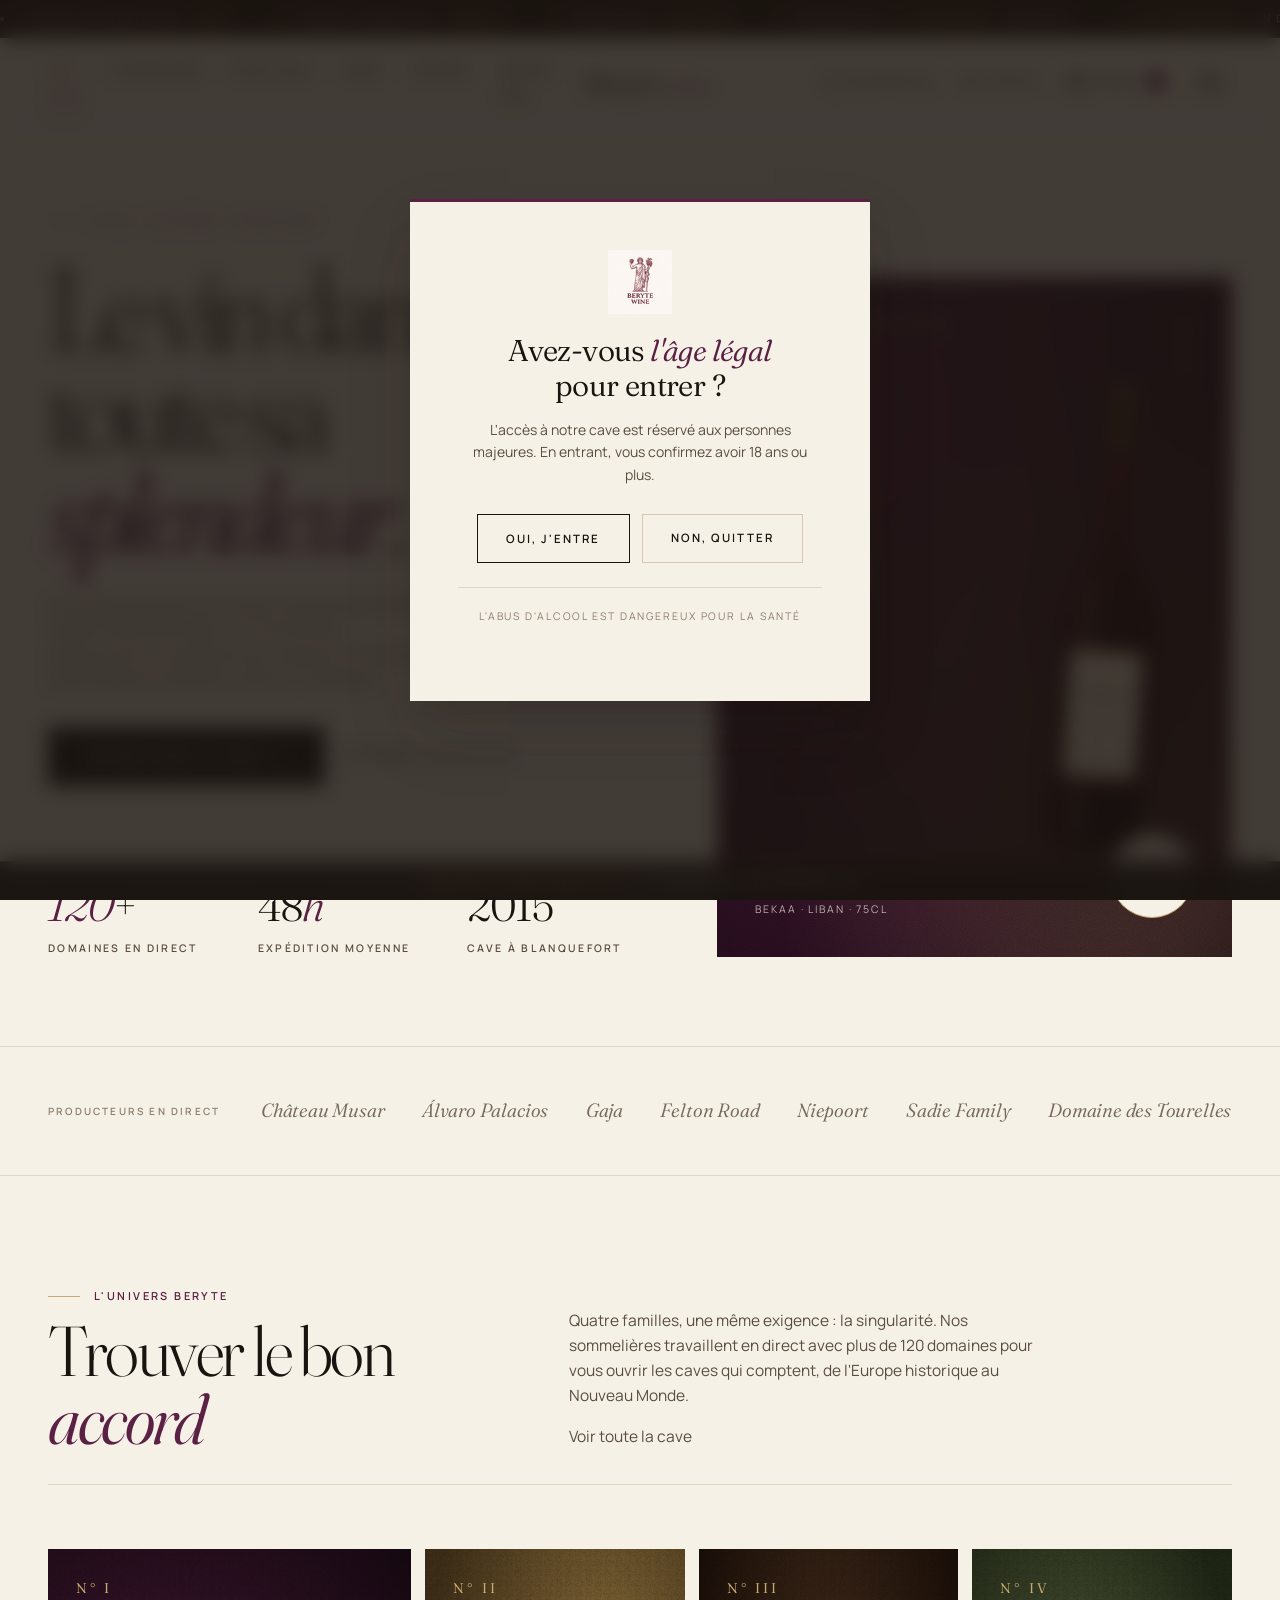
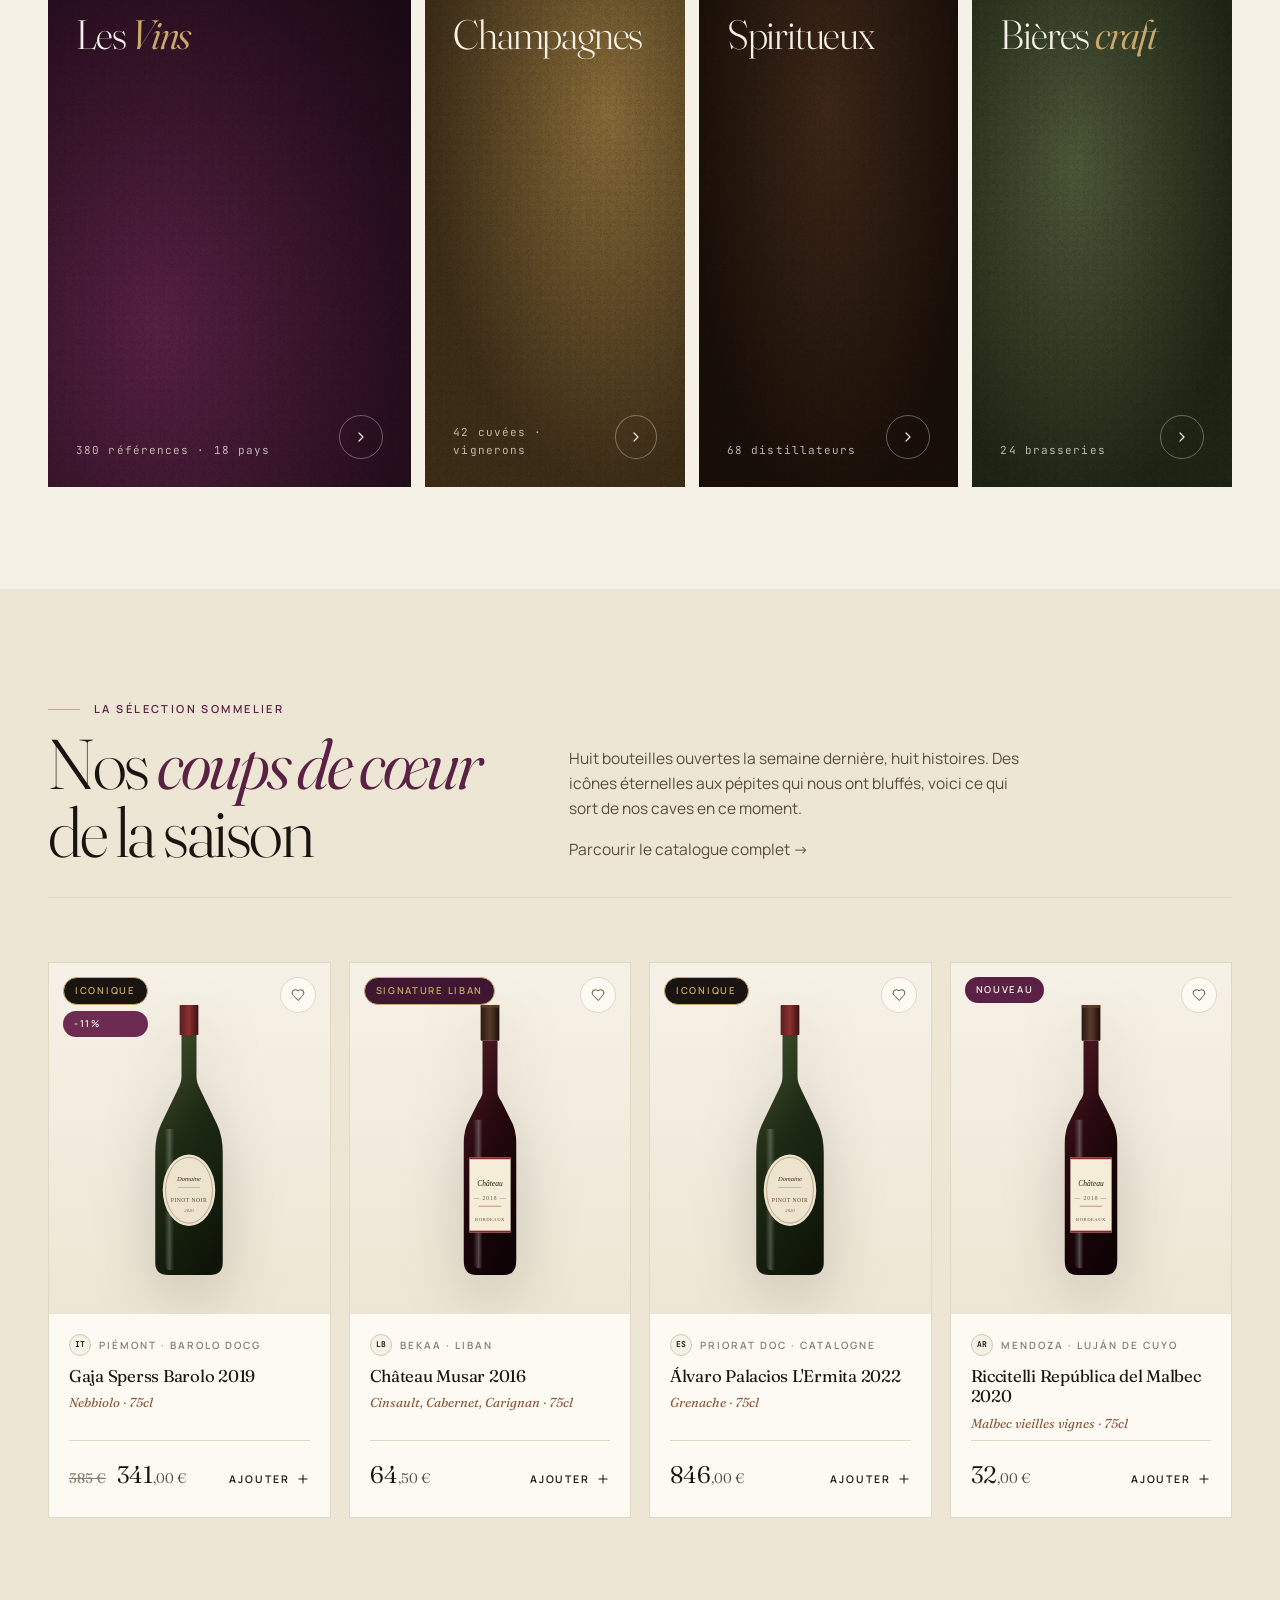
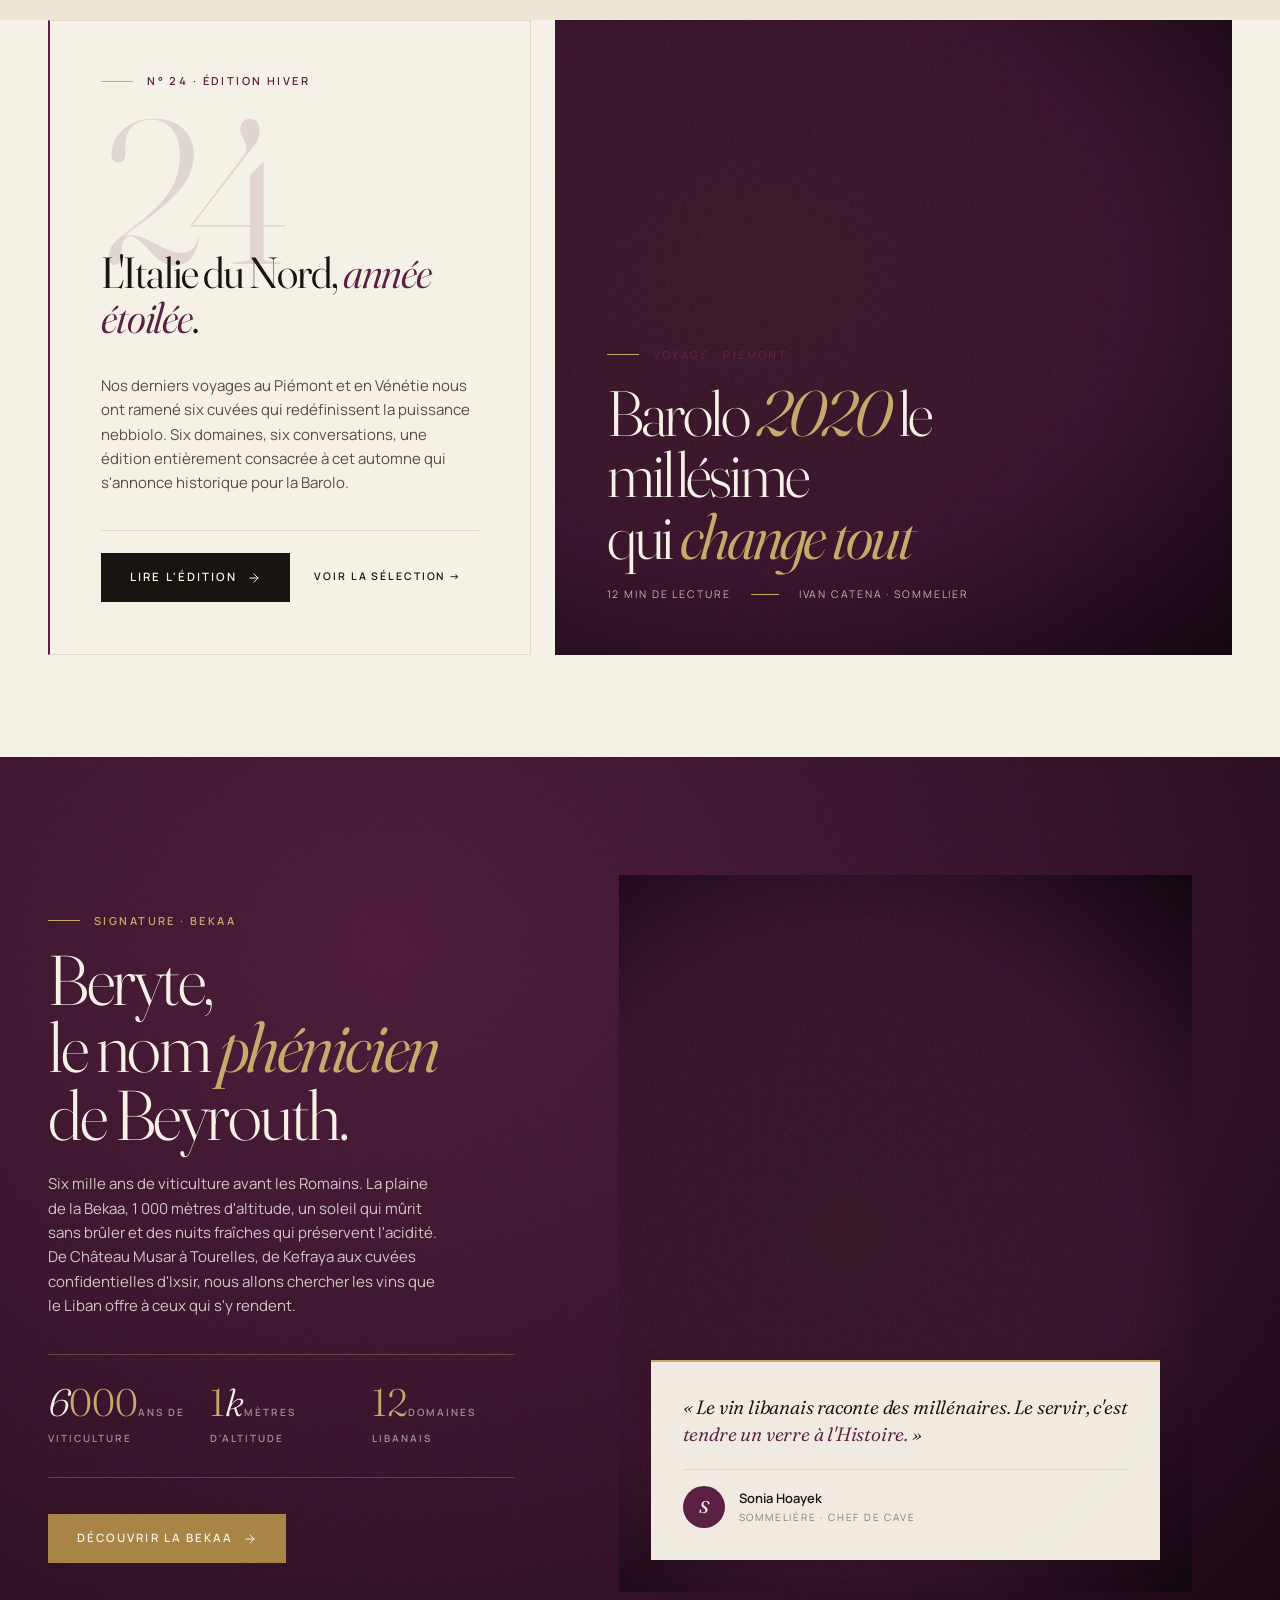
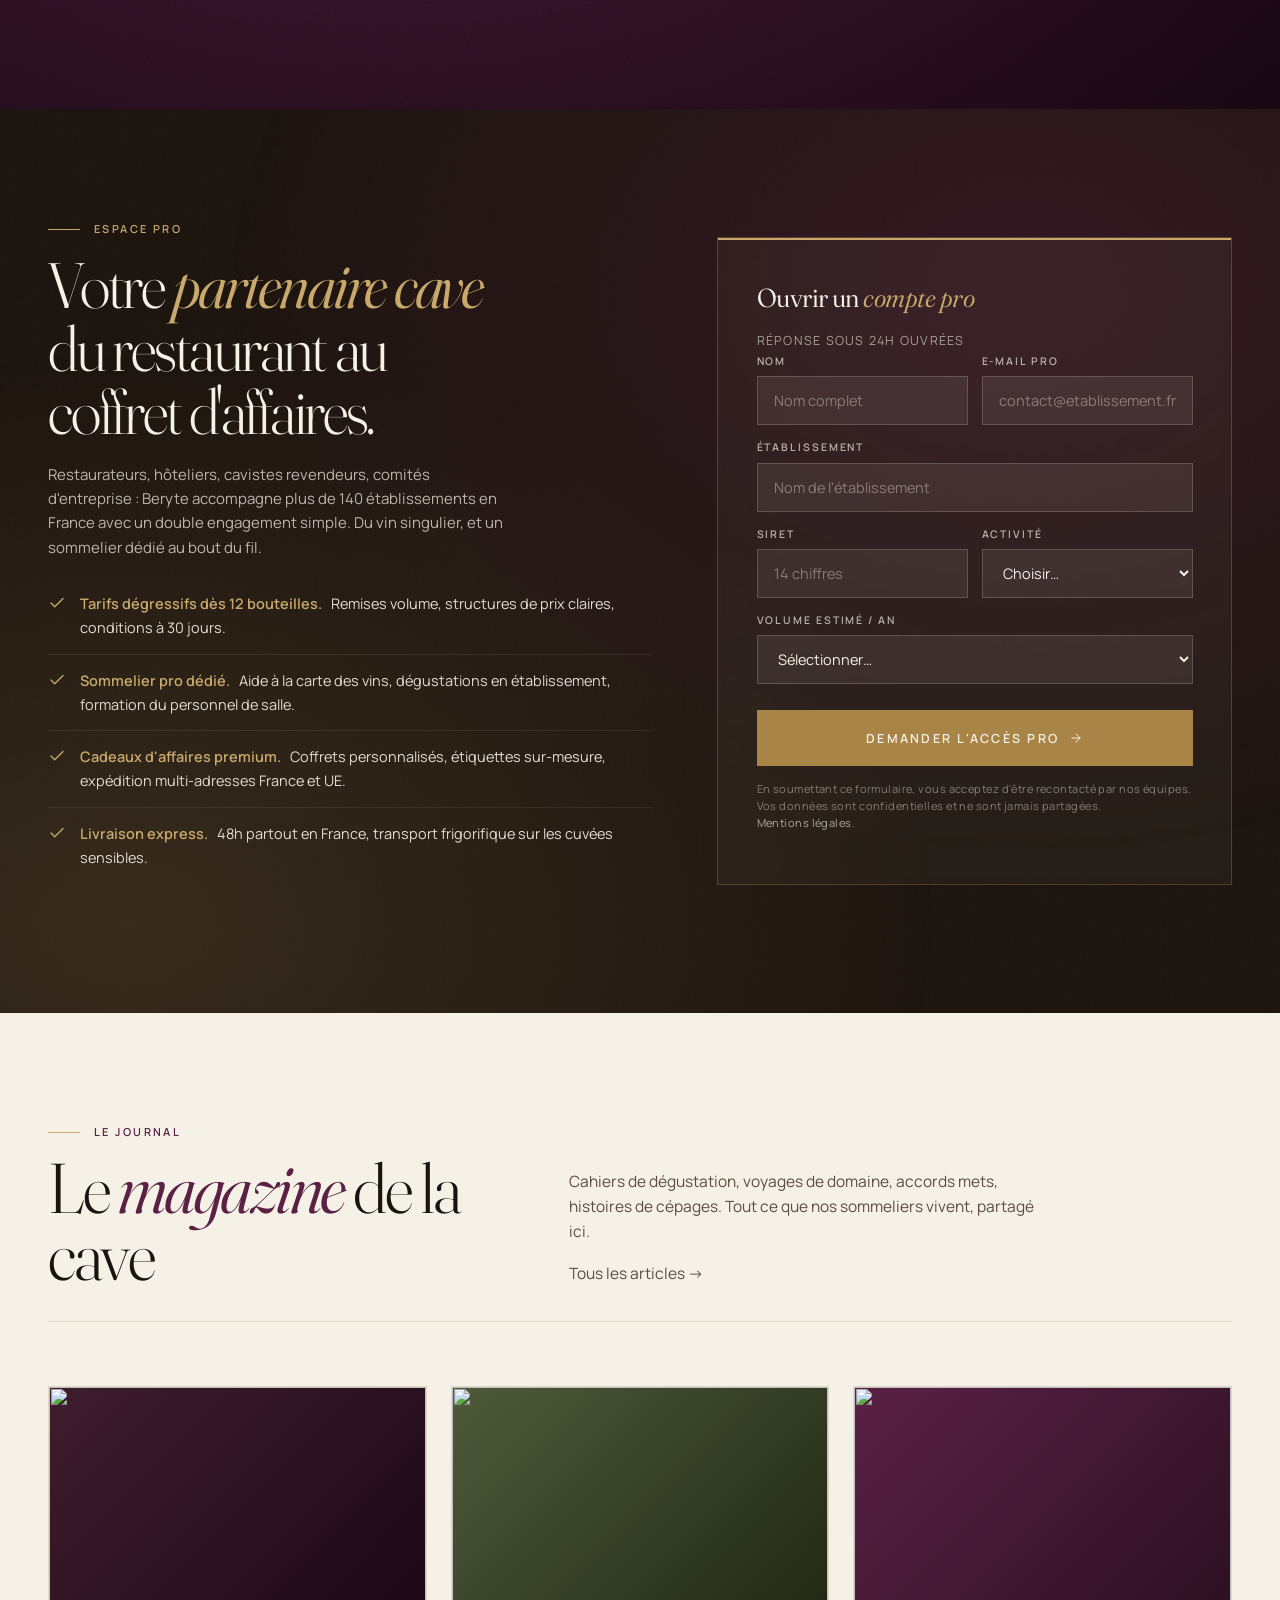
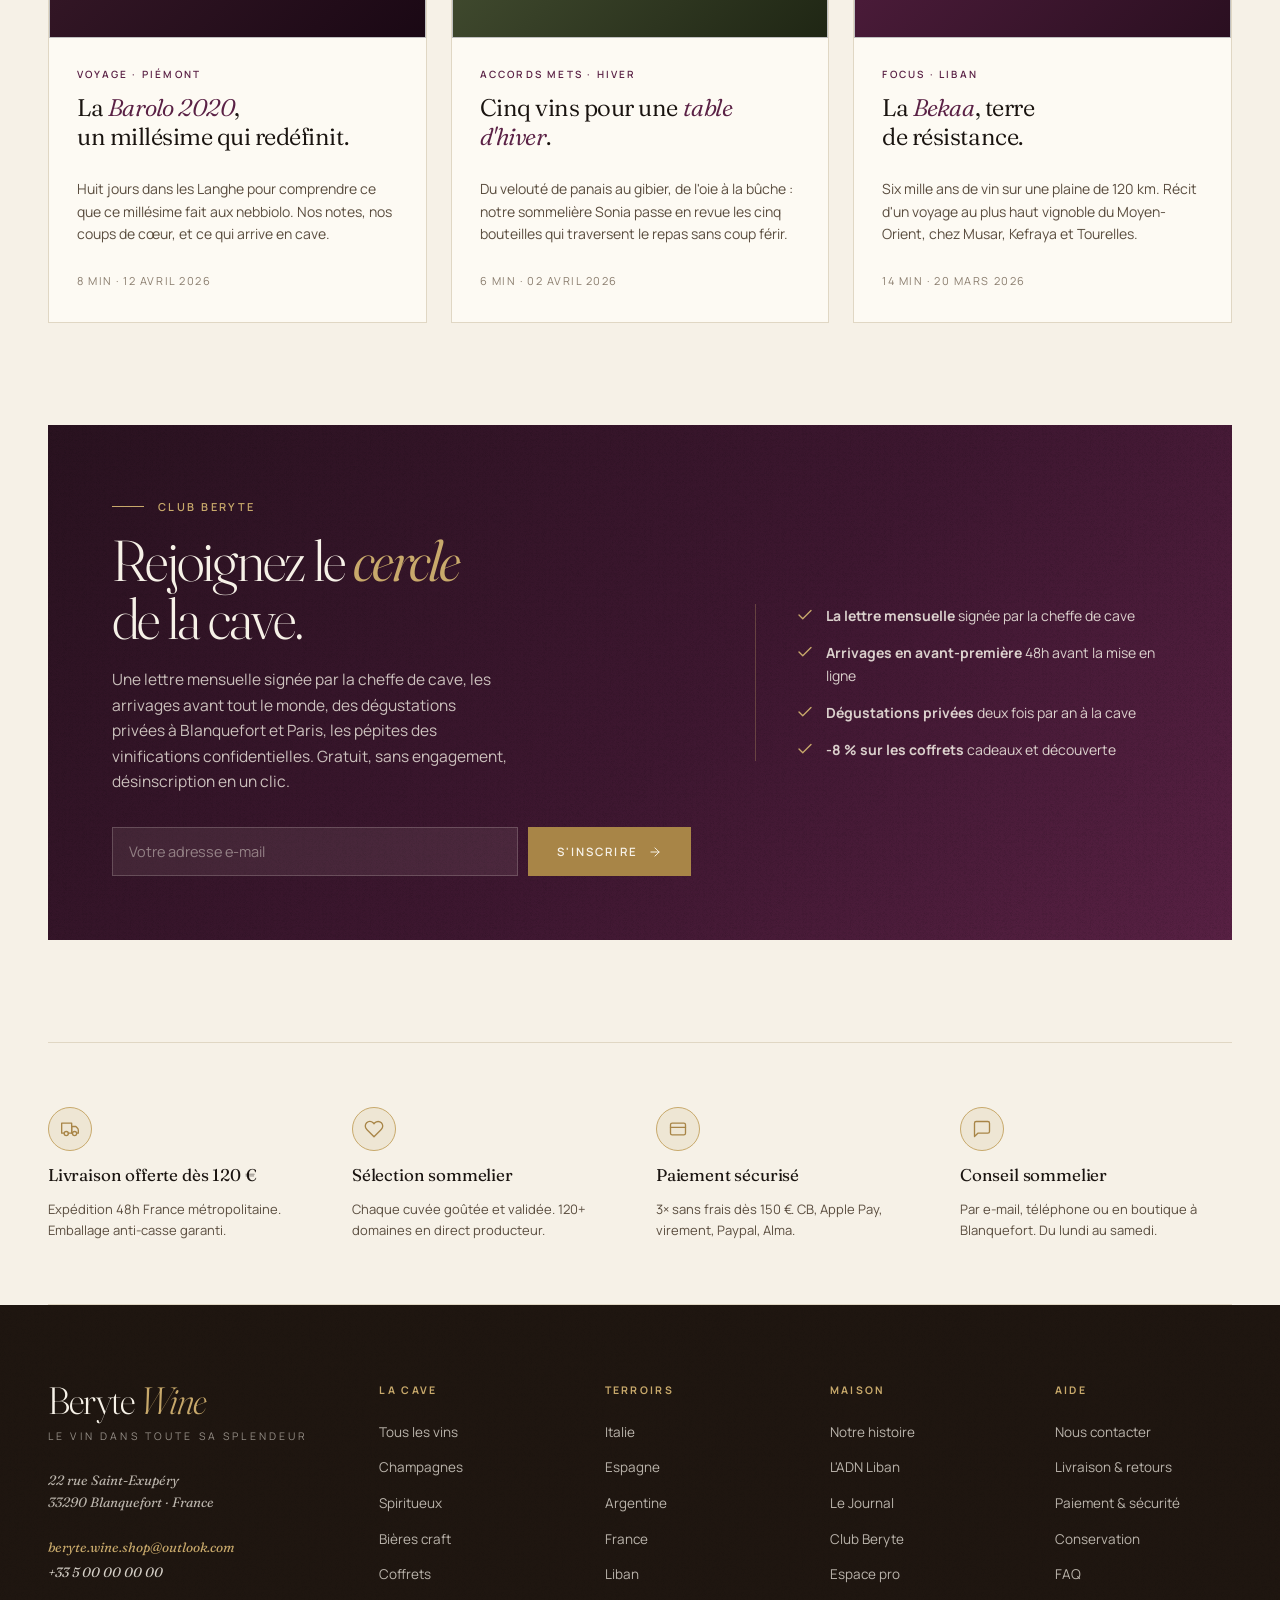
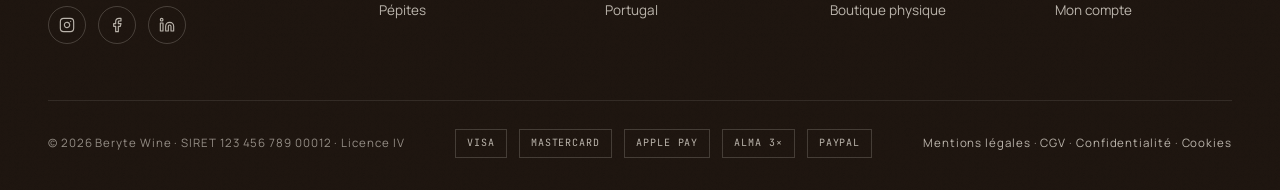
==== index.html @ 3a68764f "Beryte Wine mockup · demo client Home + catalogue + fiche produit + page Liban + espace pro Design s" ====
<!DOCTYPE html>
<html lang="fr">
<head>
<meta charset="UTF-8">
<meta name="viewport" content="width=device-width, initial-scale=1, viewport-fit=cover">
<meta name="theme-color" content="#1A1410">
<meta name="description" content="Beryte Wine · Caviste indépendant à Blanquefort. Vins, champagnes, spiritueux et bières sélectionnés de l'Italie à l'Argentine, du Priorat à la Bekaa libanaise.">
<title>Beryte Wine · Caviste indépendant · Vins d'exception, de Bordeaux à la Bekaa</title>
<link rel="stylesheet" href="shared.css">
<link rel="icon" type="image/png" href="assets/logo.png">
<style>
/* =====================================================
   HOME · styles spécifiques
   ===================================================== */

/* ========== HERO ========== */
.hero { padding: clamp(48px, 6vw, 96px) 0 clamp(56px, 7vw, 104px); position: relative; }
.hero-grid {
  display: grid;
  grid-template-columns: 1.08fr .92fr;
  gap: clamp(32px, 5vw, 72px);
  align-items: end;
}
.hero-copy .eyebrow { margin-bottom: 28px; }
.hero-copy h1 { margin-bottom: 32px; }
.hero-copy .lead { margin-bottom: 36px; max-width: 44ch; }
.hero-actions { display: flex; gap: 20px; align-items: center; flex-wrap: wrap; }
.hero-stats {
  margin-top: clamp(40px, 5vw, 72px);
  padding-top: 32px;
  border-top: 1px solid var(--c-border);
  display: grid;
  grid-template-columns: repeat(3, 1fr);
  gap: 24px;
}
.hero-stat { display: flex; flex-direction: column; gap: 4px; }
.hero-stat .n { font-family: var(--ff-display); font-size: clamp(32px, 3.5vw, 48px); font-weight: 300; color: var(--c-ink); letter-spacing: -0.03em; line-height: 1; font-variant-numeric: oldstyle-nums; font-variation-settings: 'opsz' 72; }
.hero-stat .n em { font-style: italic; color: var(--c-purple); }
.hero-stat .l { font-size: 10.5px; letter-spacing: 0.22em; text-transform: uppercase; color: var(--c-ink-2); font-weight: 600; font-feature-settings: 'smcp'; margin-top: 8px; }

.hero-visual {
  position: relative;
  min-height: clamp(480px, 54vw, 680px);
  background: radial-gradient(ellipse at 30% 20%, var(--c-purple) 0%, var(--c-purple-deep) 50%, #1A0814 100%);
  overflow: hidden;
  display: flex;
  flex-direction: column;
  justify-content: space-between;
  padding: clamp(28px, 3vw, 44px);
  color: var(--c-cream);
}
.hero-visual::after {
  content: "";
  position: absolute; inset: 0;
  background-image: url("data:image/svg+xml;utf8,<svg xmlns='http://www.w3.org/2000/svg' width='240' height='240'><filter id='n'><feTurbulence type='fractalNoise' baseFrequency='.85' numOctaves='2' stitchTiles='stitch'/><feColorMatrix values='0 0 0 0 0 0 0 0 0 0 0 0 0 0 0 0 0 0 .55 0'/></filter><rect width='240' height='240' filter='url(%23n)'/></svg>");
  mix-blend-mode: overlay;
  opacity: .5;
  pointer-events: none;
}
.hero-visual::before {
  content: "";
  position: absolute; inset: 0;
  background: radial-gradient(ellipse at 80% 85%, rgba(200,169,107,.28), transparent 60%);
}
.hero-visual > * { position: relative; z-index: 2; }
.hero-visual .top-meta {
  display: flex;
  justify-content: space-between;
  align-items: flex-start;
  gap: 16px;
}
.hero-visual .eyebrow { color: var(--c-gold); }
.hero-visual .eyebrow::before { background: var(--c-gold); }
.hero-visual .issue-n {
  font-family: var(--ff-display);
  font-size: 11px;
  font-weight: 500;
  letter-spacing: 0.22em;
  text-transform: uppercase;
  color: var(--c-gold);
  font-feature-settings: 'smcp';
  writing-mode: vertical-rl;
  transform: rotate(180deg);
  padding: 8px 0;
  border-top: 1px solid var(--c-gold);
  border-bottom: 1px solid var(--c-gold);
}
.hero-visual .bottle-frame {
  position: absolute;
  right: 8%;
  top: 50%;
  transform: translateY(-50%);
  display: flex;
  align-items: center;
  justify-content: center;
  pointer-events: none;
}
.hero-visual .bottle-frame img {
  height: clamp(320px, 42vw, 520px);
  filter: drop-shadow(0 30px 60px rgba(0,0,0,.6));
  transform: rotate(4deg);
}
.hero-visual .feat-title {
  max-width: 11ch;
}
.hero-visual .feat-title h3 {
  font-family: var(--ff-display);
  font-size: clamp(28px, 3vw, 42px);
  font-weight: 300;
  line-height: 1;
  letter-spacing: -0.03em;
  color: var(--c-cream);
  font-variation-settings: 'opsz' 96;
}
.hero-visual .feat-title h3 em { color: var(--c-gold); }
.hero-visual .feat-foot {
  display: flex;
  justify-content: space-between;
  align-items: flex-end;
  gap: 16px;
}
.hero-visual .price-block .ptag {
  font-family: var(--ff-display);
  font-size: 38px;
  font-weight: 350;
  color: var(--c-cream);
  font-variant-numeric: oldstyle-nums;
  line-height: 1;
  font-variation-settings: 'opsz' 72;
}
.hero-visual .price-block .ptag .cents { font-size: 20px; color: var(--c-gold); }
.hero-visual .price-block .prod {
  font-size: 10.5px;
  letter-spacing: 0.18em;
  text-transform: uppercase;
  color: rgba(246,241,231,.7);
  margin-top: 8px;
  font-feature-settings: 'smcp';
}
.hero-visual .medaille {
  width: 84px; height: 84px;
  border-radius: 50%;
  background: var(--c-cream);
  color: var(--c-ink);
  display: flex;
  flex-direction: column;
  align-items: center;
  justify-content: center;
  text-align: center;
  padding: 8px;
  border: 1.5px solid var(--c-gold);
}
.hero-visual .medaille .y { font-family: var(--ff-display); font-style: italic; font-size: 20px; color: var(--c-purple); line-height: 1; font-variant-numeric: oldstyle-nums; }
.hero-visual .medaille .t { font-size: 7.5px; letter-spacing: 0.18em; text-transform: uppercase; color: var(--c-ink-2); margin-top: 3px; font-feature-settings: 'smcp'; font-weight: 600; }

/* ========== LOGOS BAND (producteurs prestige) ========== */
.logos-band {
  padding: 48px 0;
  border-block: 1px solid var(--c-border);
  background: var(--c-cream);
}
.logos-band .inner { display: flex; justify-content: space-between; align-items: center; gap: 40px; flex-wrap: wrap; }
.logos-band .label { font-size: 10px; letter-spacing: 0.22em; text-transform: uppercase; color: var(--c-ink-3); font-weight: 600; font-feature-settings: 'smcp'; flex-shrink: 0; }
.logos-band .names { display: flex; flex: 1; justify-content: space-around; gap: 36px; flex-wrap: wrap; }
.logos-band .names span {
  font-family: var(--ff-display);
  font-size: clamp(15px, 1.5vw, 21px);
  font-weight: 350;
  color: var(--c-ink-2);
  letter-spacing: -0.01em;
  font-style: italic;
  font-variation-settings: 'opsz' 48;
  opacity: .82;
  transition: opacity var(--t-fast) var(--ease), color var(--t-fast) var(--ease);
}
.logos-band .names span:hover { opacity: 1; color: var(--c-purple); }

/* ========== UNIVERS (4 catégories) ========== */
.univers-grid {
  display: grid;
  grid-template-columns: 1.4fr 1fr 1fr 1fr;
  gap: 14px;
}
.univers-card {
  position: relative;
  min-height: clamp(420px, 42vw, 560px);
  color: var(--c-cream);
  padding: 28px;
  display: flex;
  flex-direction: column;
  justify-content: space-between;
  overflow: hidden;
  text-decoration: none;
  transition: transform var(--t-med) var(--ease);
}
.univers-card:hover { transform: translateY(-6px); }
.univers-card::before {
  content: "";
  position: absolute; inset: 0;
  background-image: url("data:image/svg+xml;utf8,<svg xmlns='http://www.w3.org/2000/svg' width='240' height='240'><filter id='n'><feTurbulence baseFrequency='.9' numOctaves='2' stitchTiles='stitch'/><feColorMatrix values='0 0 0 0 0 0 0 0 0 0 0 0 0 0 0 0 0 0 .55 0'/></filter><rect width='240' height='240' filter='url(%23n)'/></svg>");
  mix-blend-mode: overlay;
  opacity: .5;
  pointer-events: none;
}
.univers-card > * { position: relative; z-index: 2; }
.univers-card.vins { background: radial-gradient(ellipse at 30% 70%, var(--c-purple) 0%, #2A0F20 65%, #150811 100%); }
.univers-card.champ { background: radial-gradient(ellipse at 70% 30%, #8B6E3A 0%, #3E2E17 70%); }
.univers-card.spir  { background: radial-gradient(ellipse at 50% 30%, #3F2818 0%, #1A0F08 75%); }
.univers-card.biere { background: radial-gradient(ellipse at 40% 40%, var(--c-olive) 0%, #1F2614 75%); }
.univers-card .numero {
  font-family: var(--ff-display);
  font-size: 14px;
  font-weight: 350;
  letter-spacing: 0.2em;
  color: var(--c-gold);
  font-feature-settings: 'smcp';
  font-variant-numeric: oldstyle-nums;
}
.univers-card h3 {
  font-family: var(--ff-display);
  font-size: clamp(32px, 3.2vw, 46px);
  font-weight: 300;
  line-height: .98;
  letter-spacing: -0.03em;
  color: var(--c-cream);
  font-variation-settings: 'opsz' 96;
  max-width: 10ch;
}
.univers-card h3 em { color: var(--c-gold); font-weight: 350; }
.univers-card .meta-row { display: flex; justify-content: space-between; align-items: flex-end; margin-top: 24px; }
.univers-card .count { font-family: var(--ff-mono); font-size: 11px; color: rgba(246,241,231,.72); letter-spacing: 0.1em; }
.univers-card .arrow {
  width: 44px; height: 44px;
  border: 1px solid rgba(246,241,231,.35);
  border-radius: 50%;
  display: flex;
  align-items: center;
  justify-content: center;
  color: var(--c-cream);
  transition: all var(--t-fast) var(--ease);
}
.univers-card:hover .arrow { background: var(--c-gold); color: var(--c-ink); border-color: var(--c-gold); }
.univers-card .arrow svg { width: 16px; height: 16px; }

/* ========== RAIL PRODUITS ========== */
.rail { display: grid; grid-template-columns: repeat(4, 1fr); gap: 18px; }

/* ========== LIBAN (section signature) ========== */
.liban-wrap {
  display: grid;
  grid-template-columns: 5fr 7fr;
  gap: clamp(32px, 5vw, 80px);
  align-items: center;
}
.liban-wrap .text h2 { margin-bottom: 28px; }
.liban-wrap .text .lead { margin-bottom: 36px; max-width: 44ch; color: rgba(246,241,231,.8); }
.liban-figures { display: grid; grid-template-columns: repeat(3, 1fr); gap: 20px; padding: 28px 0; border-block: 1px solid rgba(200,169,107,.3); margin-bottom: 36px; }
.liban-fig .n { font-family: var(--ff-display); font-size: clamp(28px, 3vw, 40px); font-weight: 300; color: var(--c-gold); line-height: 1; font-variant-numeric: oldstyle-nums; font-variation-settings: 'opsz' 72; }
.liban-fig .n em { color: var(--c-cream); font-style: italic; }
.liban-fig .l { font-size: 10px; letter-spacing: 0.2em; text-transform: uppercase; color: rgba(246,241,231,.55); font-weight: 600; font-feature-settings: 'smcp'; margin-top: 8px; }
.liban-visual {
  aspect-ratio: 4/5;
  background: radial-gradient(ellipse at 40% 50%, #3E1B2E 0%, var(--c-purple-deep) 60%, #130611 100%);
  position: relative;
  overflow: hidden;
}
.liban-visual::before {
  content: "";
  position: absolute; inset: 0;
  background-image: url("data:image/svg+xml;utf8,<svg xmlns='http://www.w3.org/2000/svg' width='240' height='240'><filter id='n'><feTurbulence baseFrequency='.7' numOctaves='3' stitchTiles='stitch'/><feColorMatrix values='0 0 0 0 0 0 0 0 0 0 0 0 0 0 0 0 0 0 .7 0'/></filter><rect width='240' height='240' filter='url(%23n)'/></svg>");
  mix-blend-mode: overlay;
  opacity: .45;
}
.liban-visual .quote-card {
  position: absolute;
  bottom: 32px;
  left: 32px;
  right: 32px;
  background: rgba(246,241,231,.97);
  padding: 32px;
  color: var(--c-ink);
  border-top: 2px solid var(--c-gold);
  box-shadow: var(--shadow-lg);
}
.liban-visual .quote-card p { font-family: var(--ff-display); font-style: italic; font-size: clamp(16px, 1.5vw, 21px); line-height: 1.42; color: var(--c-ink); margin: 0 0 20px; font-weight: 350; letter-spacing: -0.01em; }
.liban-visual .quote-card p em { color: var(--c-purple); }
.liban-visual .quote-card .sig { display: flex; align-items: center; gap: 14px; padding-top: 16px; border-top: 1px solid var(--c-border); }
.liban-visual .quote-card .sig .av { width: 42px; height: 42px; border-radius: 50%; background: var(--c-purple); color: var(--c-cream); display: flex; align-items: center; justify-content: center; font-family: var(--ff-display); font-size: 17px; font-style: italic; font-weight: 500; font-variation-settings: 'opsz' 48; }
.liban-visual .quote-card .sig .who { display: flex; flex-direction: column; }
.liban-visual .quote-card .sig .n { font-weight: 600; font-size: 13px; }
.liban-visual .quote-card .sig .r { font-size: 10px; letter-spacing: 0.18em; text-transform: uppercase; color: var(--c-ink-3); font-feature-settings: 'smcp'; }

/* ========== EDITORIAL FEATURE ========== */
.ed-feat { display: grid; grid-template-columns: 5fr 7fr; gap: 24px; min-height: 540px; }
.ed-feat .left {
  background: var(--c-cream);
  border: 1px solid var(--c-border);
  border-left: 2px solid var(--c-purple);
  padding: clamp(32px, 4vw, 56px);
  display: flex;
  flex-direction: column;
  gap: 20px;
  position: relative;
}
.ed-feat .left .issue-bg {
  font-family: var(--ff-display);
  font-size: clamp(120px, 16vw, 220px);
  font-weight: 300;
  line-height: .78;
  letter-spacing: -0.08em;
  color: var(--c-purple);
  font-variant-numeric: oldstyle-nums;
  opacity: .13;
  margin-bottom: -40px;
  font-variation-settings: 'opsz' 144;
}
.ed-feat .left h2 { font-size: clamp(32px, 3.4vw, 46px); font-weight: 350; letter-spacing: -0.025em; line-height: 1.02; font-variation-settings: 'opsz' 96; }
.ed-feat .left h2 em { color: var(--c-purple); font-weight: 350; }
.ed-feat .left .actions { display: flex; align-items: center; gap: 24px; margin-top: auto; padding-top: 22px; border-top: 1px solid var(--c-border); }
.ed-feat .right {
  background: radial-gradient(ellipse at 30% 40%, #3F1D2E 0%, var(--c-purple-deep) 55%, #140611 100%);
  position: relative;
  overflow: hidden;
  padding: clamp(36px, 4vw, 56px);
  display: flex;
  flex-direction: column;
  justify-content: flex-end;
  color: var(--c-cream);
}
.ed-feat .right::after {
  content: "";
  position: absolute; inset: 0;
  background-image: url("data:image/svg+xml;utf8,<svg xmlns='http://www.w3.org/2000/svg' width='240' height='240'><filter id='n'><feTurbulence baseFrequency='.85' numOctaves='2' stitchTiles='stitch'/><feColorMatrix values='0 0 0 0 0 0 0 0 0 0 0 0 0 0 0 0 0 0 .55 0'/></filter><rect width='240' height='240' filter='url(%23n)'/></svg>");
  mix-blend-mode: overlay;
  opacity: .5;
}
.ed-feat .right > * { position: relative; z-index: 2; }
.ed-feat .right h2 { font-family: var(--ff-display); font-size: clamp(40px, 5vw, 68px); font-weight: 300; line-height: .96; letter-spacing: -0.04em; color: var(--c-cream); max-width: 10ch; font-variation-settings: 'opsz' 144; }
.ed-feat .right h2 em { color: var(--c-gold); font-style: italic; font-weight: 350; }
.ed-feat .right .meta { margin-top: 20px; display: flex; gap: 20px; align-items: center; font-size: 10.5px; letter-spacing: 0.18em; text-transform: uppercase; color: rgba(246,241,231,.72); font-feature-settings: 'smcp'; }
.ed-feat .right .meta .divider { width: 28px; height: 1px; background: var(--c-gold); }

/* ========== B2B BAND ========== */
.b2b-band {
  background: var(--c-dark);
  color: var(--c-cream);
  position: relative;
  overflow: hidden;
  padding: clamp(72px, 8vw, 128px) 0;
}
.b2b-band::before {
  content: "";
  position: absolute; inset: 0;
  background-image: url("data:image/svg+xml;utf8,<svg xmlns='http://www.w3.org/2000/svg' width='240' height='240'><filter id='n'><feTurbulence baseFrequency='.85' numOctaves='2' stitchTiles='stitch'/><feColorMatrix values='0 0 0 0 0 0 0 0 0 0 0 0 0 0 0 0 0 0 .5 0'/></filter><rect width='240' height='240' filter='url(%23n)'/></svg>");
  mix-blend-mode: overlay;
  opacity: .4;
}
.b2b-band::after {
  content: "";
  position: absolute; inset: 0;
  background: radial-gradient(ellipse at 80% 20%, rgba(90,33,69,.35), transparent 55%), radial-gradient(ellipse at 10% 90%, rgba(200,169,107,.15), transparent 50%);
  pointer-events: none;
}
.b2b-band > .container { position: relative; z-index: 2; }
.b2b-grid { display: grid; grid-template-columns: 6fr 5fr; gap: clamp(32px, 5vw, 88px); align-items: center; }
.b2b-grid .eyebrow { color: var(--c-gold); }
.b2b-grid .eyebrow::before { background: var(--c-gold); }
.b2b-grid h2 { font-size: clamp(38px, 5vw, 72px); font-weight: 300; line-height: .98; letter-spacing: -0.035em; margin: 16px 0 20px; max-width: 14ch; color: var(--c-cream); font-variation-settings: 'opsz' 144; }
.b2b-grid h2 em { color: var(--c-gold); font-style: italic; font-weight: 350; }
.b2b-grid .lead { color: rgba(246,241,231,.72); max-width: 52ch; margin-bottom: 32px; }
.b2b-advantages { list-style: none; padding: 0; margin: 0 0 40px; display: grid; gap: 14px; }
.b2b-advantages li { display: flex; gap: 14px; align-items: flex-start; font-size: 14.5px; color: rgba(246,241,231,.9); padding-bottom: 14px; border-bottom: 1px solid rgba(246,241,231,.08); }
.b2b-advantages li:last-child { border-bottom: 0; padding-bottom: 0; }
.b2b-advantages li svg { width: 18px; height: 18px; color: var(--c-gold); flex-shrink: 0; margin-top: 2px; }
.b2b-advantages li strong { color: var(--c-gold); font-weight: 600; margin-right: 6px; }
.b2b-form {
  background: rgba(246,241,231,.04);
  border: 1px solid rgba(200,169,107,.25);
  padding: clamp(28px, 3vw, 44px);
  position: relative;
  backdrop-filter: blur(4px);
}
.b2b-form::before {
  content: "";
  position: absolute;
  top: 0; left: 0; right: 0;
  height: 2px;
  background: var(--c-gold);
}
.b2b-form h3 { font-family: var(--ff-display); font-size: 26px; font-weight: 350; color: var(--c-cream); margin-bottom: 8px; letter-spacing: -0.02em; font-variation-settings: 'opsz' 72; }
.b2b-form h3 em { color: var(--c-gold); }
.b2b-form .sub { font-size: 12.5px; color: rgba(246,241,231,.6); letter-spacing: 0.1em; text-transform: uppercase; margin-bottom: 28px; font-feature-settings: 'smcp'; }
.b2b-form .row { display: grid; grid-template-columns: 1fr 1fr; gap: 14px; }
.b2b-form .field { margin-bottom: 14px; }
.b2b-form label { color: rgba(246,241,231,.7); }
.b2b-form .input, .b2b-form .select {
  background: rgba(246,241,231,.08);
  border: 1px solid rgba(246,241,231,.18);
  color: var(--c-cream);
}
.b2b-form .input::placeholder { color: rgba(246,241,231,.4); }
.b2b-form .input:focus, .b2b-form .select:focus { border-color: var(--c-gold); background: rgba(246,241,231,.12); box-shadow: 0 0 0 3px rgba(200,169,107,.12); }
.b2b-form .btn { margin-top: 12px; width: 100%; }
.b2b-form .fine { font-size: 11px; color: rgba(246,241,231,.45); margin-top: 14px; line-height: 1.55; letter-spacing: 0.04em; }

/* ========== JOURNAL RAIL ========== */
.journal-rail { display: grid; grid-template-columns: repeat(3, 1fr); gap: 24px; }

/* ========== CLUB TEASER ========== */
.club-teaser {
  background: linear-gradient(135deg, #2A1220 0%, var(--c-purple-deep) 55%, var(--c-purple) 100%);
  color: var(--c-cream);
  padding: clamp(48px, 5vw, 72px);
  display: grid;
  grid-template-columns: 1.4fr 1fr;
  gap: clamp(32px, 5vw, 72px);
  align-items: center;
  position: relative;
  overflow: hidden;
}
.club-teaser::after {
  content: "";
  position: absolute; inset: 0;
  background-image: url("data:image/svg+xml;utf8,<svg xmlns='http://www.w3.org/2000/svg' width='240' height='240'><filter id='n'><feTurbulence baseFrequency='.85' numOctaves='2' stitchTiles='stitch'/><feColorMatrix values='0 0 0 0 0 0 0 0 0 0 0 0 0 0 0 0 0 0 .5 0'/></filter><rect width='240' height='240' filter='url(%23n)'/></svg>");
  mix-blend-mode: overlay;
  opacity: .4;
  pointer-events: none;
}
.club-teaser > * { position: relative; z-index: 2; }
.club-teaser .eyebrow { color: var(--c-gold); }
.club-teaser .eyebrow::before { background: var(--c-gold); }
.club-teaser h2 { font-family: var(--ff-display); font-size: clamp(36px, 4.5vw, 58px); font-weight: 300; line-height: 1; letter-spacing: -0.03em; color: var(--c-cream); margin: 16px 0 20px; font-variation-settings: 'opsz' 96; }
.club-teaser h2 em { color: var(--c-gold); font-style: italic; font-weight: 350; }
.club-teaser p { font-size: 15.5px; color: rgba(246,241,231,.78); line-height: 1.65; margin: 0 0 32px; max-width: 44ch; }
.club-form { display: flex; gap: 10px; }
.club-form .input { flex: 1; background: rgba(246,241,231,.08); border-color: rgba(246,241,231,.2); color: var(--c-cream); }
.club-form .input::placeholder { color: rgba(246,241,231,.45); }
.club-form .input:focus { border-color: var(--c-gold); }
.club-privileges { display: grid; gap: 14px; padding-left: clamp(0px, 4vw, 40px); border-left: 1px solid rgba(200,169,107,.3); }
.club-privileges li { list-style: none; display: flex; gap: 12px; align-items: flex-start; font-size: 14px; color: rgba(246,241,231,.85); }
.club-privileges li svg { width: 18px; height: 18px; color: var(--c-gold); flex-shrink: 0; margin-top: 2px; }

/* ========== RESPONSIVE ========== */
@media (max-width: 1024px) {
  .hero-grid { grid-template-columns: 1fr; }
  .hero-visual { min-height: 440px; }
  .univers-grid { grid-template-columns: 1fr 1fr; }
  .rail { grid-template-columns: 1fr 1fr; }
  .liban-wrap { grid-template-columns: 1fr; gap: 48px; }
  .ed-feat { grid-template-columns: 1fr; min-height: auto; }
  .b2b-grid { grid-template-columns: 1fr; gap: 48px; }
  .journal-rail { grid-template-columns: 1fr; }
  .club-teaser { grid-template-columns: 1fr; padding: 40px; }
  .club-privileges { padding-left: 0; border-left: 0; padding-top: 24px; border-top: 1px solid rgba(200,169,107,.3); }
  .b2b-form .row { grid-template-columns: 1fr; }
}
@media (max-width: 680px) {
  .hero-stats { grid-template-columns: 1fr 1fr; }
  .univers-grid { grid-template-columns: 1fr; }
  .rail { grid-template-columns: 1fr 1fr; gap: 12px; }
  .liban-figures { grid-template-columns: 1fr; gap: 16px; }
  .logos-band .inner { justify-content: center; text-align: center; }
  .logos-band .names { justify-content: center; gap: 20px; }
  .hero-actions { flex-direction: column; align-items: stretch; }
  .hero-actions .btn { width: 100%; }
  .hero-actions a.link-under { text-align: center; }
}
</style>
</head>
<body>

<!-- ================================================================
     TEMPLATE: template-parts/age-gate.php
     Age verification (18+). WP: hook into woocommerce-age-gate plugin
     ================================================================ -->
<div class="age-gate" id="ageGate" role="dialog" aria-labelledby="ageGateTitle" aria-modal="true">
  <div class="age-gate-card">
    <div class="logo-wrap"><img src="assets/logo.png" alt="Beryte Wine"></div>
    <h2 id="ageGateTitle">Avez-vous <em>l'âge légal</em><br>pour entrer ?</h2>
    <p>L'accès à notre cave est réservé aux personnes majeures. En entrant, vous confirmez avoir 18 ans ou plus.</p>
    <div class="actions">
      <button type="button" class="btn btn--line" onclick="document.getElementById('ageGate').style.display='none'; try{localStorage.setItem('beryte_age_ok','1');}catch(e){}">Oui, j'entre</button>
      <a href="https://www.google.com" class="btn btn--ghost" style="color:var(--c-ink); border-color:var(--c-border-2)">Non, quitter</a>
    </div>
    <p class="evin-note">L'abus d'alcool est dangereux pour la santé</p>
  </div>
</div>

<!-- ================================================================
     TEMPLATE: header.php
     Top ticker + sticky header + util nav
     ================================================================ -->
<div class="ticker" aria-hidden="true">
  <div class="ticker-track">
    <span><span class="ticker-dot"></span>Livraison offerte dès <em>120 €</em></span>
    <span><span class="ticker-dot"></span>Conseil sommelier <em>gratuit</em></span>
    <span><span class="ticker-dot"></span>Expédition <em>sous 48h</em></span>
    <span><span class="ticker-dot"></span>Paiement en <em>3× sans frais</em> dès 150 €</span>
    <span><span class="ticker-dot"></span><em>120+ domaines</em> en direct</span>
    <span><span class="ticker-dot"></span>Caviste indépendant <em>Blanquefort · 33</em></span>
    <!-- Duplication pour la boucle infinie -->
    <span><span class="ticker-dot"></span>Livraison offerte dès <em>120 €</em></span>
    <span><span class="ticker-dot"></span>Conseil sommelier <em>gratuit</em></span>
    <span><span class="ticker-dot"></span>Expédition <em>sous 48h</em></span>
    <span><span class="ticker-dot"></span>Paiement en <em>3× sans frais</em> dès 150 €</span>
    <span><span class="ticker-dot"></span><em>120+ domaines</em> en direct</span>
    <span><span class="ticker-dot"></span>Caviste indépendant <em>Blanquefort · 33</em></span>
  </div>
</div>

<header class="site-header" role="banner">
  <div class="inner">
    <nav class="nav-main" aria-label="Navigation principale">
      <ul class="menu primary-menu" style="display:flex; gap:28px; list-style:none; margin:0; padding:0;">
        <li class="menu-item"><a href="nos-vins.html" class="is-active">Nos vins</a></li>
        <li class="menu-item"><a href="nos-vins.html#champagnes">Champagnes</a></li>
        <li class="menu-item"><a href="nos-vins.html#spiritueux">Spiritueux</a></li>
        <li class="menu-item"><a href="liban.html">Liban</a></li>
        <li class="menu-item"><a href="en-preparation.html">Journal</a></li>
        <li class="menu-item"><a href="pro.html">Espace pro</a></li>
      </ul>
    </nav>

    <a href="index.html" class="logo" aria-label="Beryte Wine · retour à l'accueil">
      <span class="beryte">Beryte</span>
      <span class="wine">Wine</span>
    </a>

    <div class="util-nav">
      <button type="button" aria-label="Rechercher">
        <svg viewBox="0 0 24 24" fill="none" stroke="currentColor" stroke-width="1.7" stroke-linecap="round" stroke-linejoin="round"><circle cx="11" cy="11" r="7"/><path d="m21 21-4.3-4.3"/></svg>
        <span class="hidden-mobile">Rechercher</span>
      </button>
      <a href="en-preparation.html" aria-label="Connexion">
        <svg viewBox="0 0 24 24" fill="none" stroke="currentColor" stroke-width="1.7" stroke-linecap="round" stroke-linejoin="round"><path d="M20 21v-2a4 4 0 0 0-4-4H8a4 4 0 0 0-4 4v2"/><circle cx="12" cy="7" r="4"/></svg>
        <span class="hidden-mobile">Compte</span>
      </a>
      <button type="button" class="cart-toggle" aria-label="Panier">
        <svg viewBox="0 0 24 24" fill="none" stroke="currentColor" stroke-width="1.7" stroke-linecap="round" stroke-linejoin="round"><path d="M6 2 3 6v14a2 2 0 0 0 2 2h14a2 2 0 0 0 2-2V6l-3-4Z"/><path d="M3 6h18"/><path d="M16 10a4 4 0 0 1-8 0"/></svg>
        <span class="hidden-mobile">Panier</span>
        <span class="cart-count" id="cartCount">2</span>
      </button>
      <button class="burger" type="button" aria-label="Menu" aria-expanded="false"><span></span></button>
    </div>
  </div>
</header>

<main id="main" role="main">

  <!-- ================================================================
       TEMPLATE: template-parts/home-hero.php
       ================================================================ -->
  <section class="hero">
    <div class="container">
      <div class="hero-grid">

        <div class="hero-copy" data-reveal>
          <span class="eyebrow">N° 24 · Automne · Hiver 2026</span>
          <h1 class="display-xxl">Le vin dans<br>toute sa <em>splendeur</em>.</h1>
          <p class="lead">De la Bekaa libanaise aux coteaux de Mendoza, du Priorat catalan à Martinborough, nos sommelières sélectionnent les domaines qui marquent leur terroir. Un assemblage de caractères, jamais un catalogue.</p>
          <div class="hero-actions">
            <a href="nos-vins.html" class="btn btn--lg">Entrer dans la cave
              <svg viewBox="0 0 24 24" fill="none" stroke="currentColor" stroke-width="1.7" stroke-linecap="round" stroke-linejoin="round"><path d="M5 12h14"/><path d="m12 5 7 7-7 7"/></svg>
            </a>
            <a href="#selection" class="link-under label">Explorer la sélection</a>
          </div>

          <div class="hero-stats">
            <div class="hero-stat"><span class="n"><em>120</em>+</span><span class="l">Domaines en direct</span></div>
            <div class="hero-stat"><span class="n">48<em>h</em></span><span class="l">Expédition moyenne</span></div>
            <div class="hero-stat"><span class="n">2015</span><span class="l">Cave à Blanquefort</span></div>
          </div>
        </div>

        <aside class="hero-visual has-grain" aria-label="Focus bouteille du mois" data-reveal>
          <div class="top-meta">
            <span class="eyebrow">Focus · Pièce rare</span>
            <span class="issue-n">N° 01</span>
          </div>

          <div class="bottle-frame">
            <img src="assets/bottle-bordeaux.svg" alt="Château Musar 2016 · Bekaa">
          </div>

          <div class="feat-title">
            <h3>Château <em>Musar</em><br>2016</h3>
          </div>

          <div class="feat-foot">
            <div class="price-block">
              <div class="ptag">64<span class="cents">,50 €</span></div>
              <div class="prod">Bekaa · Liban · 75cl</div>
            </div>
            <div class="medaille">
              <span class="y">Gold</span>
              <span class="t">Decanter<br>2024</span>
            </div>
          </div>
        </aside>

      </div>
    </div>
  </section>

  <!-- ================================================================
       TEMPLATE: template-parts/home-prestige-band.php
       ================================================================ -->
  <section class="logos-band">
    <div class="container">
      <div class="inner">
        <span class="label">Producteurs en direct</span>
        <div class="names">
          <span>Château Musar</span>
          <span>Álvaro Palacios</span>
          <span>Gaja</span>
          <span>Felton Road</span>
          <span>Niepoort</span>
          <span>Sadie Family</span>
          <span>Domaine des Tourelles</span>
        </div>
      </div>
    </div>
  </section>

  <!-- ================================================================
       TEMPLATE: template-parts/home-univers.php (catégories)
       ================================================================ -->
  <section class="section">
    <div class="container">
      <header class="section-head" data-reveal>
        <div>
          <span class="eyebrow">L'univers Beryte</span>
          <h2 class="display-xl">Trouver le bon <em>accord</em></h2>
        </div>
        <div class="subhead">
          Quatre familles, une même exigence : la singularité. Nos sommelières travaillent en direct avec plus de 120 domaines pour vous ouvrir les caves qui comptent, de l'Europe historique au Nouveau Monde.
          <br><a href="nos-vins.html" class="link-under" style="display:inline-block;margin-top:16px">Voir toute la cave</a>
        </div>
      </header>

      <div class="univers-grid">
        <a href="nos-vins.html" class="univers-card vins" data-reveal>
          <div>
            <div class="numero">N° I</div>
            <h3 style="margin-top:14px">Les <em>Vins</em></h3>
          </div>
          <div class="meta-row">
            <span class="count">380 références · 18 pays</span>
            <span class="arrow"><svg viewBox="0 0 24 24" fill="none" stroke="currentColor" stroke-width="1.8" stroke-linecap="round" stroke-linejoin="round"><path d="m9 18 6-6-6-6"/></svg></span>
          </div>
        </a>

        <a href="nos-vins.html#champagnes" class="univers-card champ" data-reveal>
          <div>
            <div class="numero">N° II</div>
            <h3 style="margin-top:14px">Champagnes</h3>
          </div>
          <div class="meta-row">
            <span class="count">42 cuvées · vignerons</span>
            <span class="arrow"><svg viewBox="0 0 24 24" fill="none" stroke="currentColor" stroke-width="1.8" stroke-linecap="round" stroke-linejoin="round"><path d="m9 18 6-6-6-6"/></svg></span>
          </div>
        </a>

        <a href="nos-vins.html#spiritueux" class="univers-card spir" data-reveal>
          <div>
            <div class="numero">N° III</div>
            <h3 style="margin-top:14px">Spiritueux</h3>
          </div>
          <div class="meta-row">
            <span class="count">68 distillateurs</span>
            <span class="arrow"><svg viewBox="0 0 24 24" fill="none" stroke="currentColor" stroke-width="1.8" stroke-linecap="round" stroke-linejoin="round"><path d="m9 18 6-6-6-6"/></svg></span>
          </div>
        </a>

        <a href="nos-vins.html#bieres" class="univers-card biere" data-reveal>
          <div>
            <div class="numero">N° IV</div>
            <h3 style="margin-top:14px">Bières <em>craft</em></h3>
          </div>
          <div class="meta-row">
            <span class="count">24 brasseries</span>
            <span class="arrow"><svg viewBox="0 0 24 24" fill="none" stroke="currentColor" stroke-width="1.8" stroke-linecap="round" stroke-linejoin="round"><path d="m9 18 6-6-6-6"/></svg></span>
          </div>
        </a>
      </div>
    </div>
  </section>

  <!-- ================================================================
       TEMPLATE: template-parts/home-selection.php
       Sélection sommelier · branché sur WooCommerce via [products ids=""]
       ================================================================ -->
  <section class="section section--cream-2" id="selection">
    <div class="container">
      <header class="section-head" data-reveal>
        <div>
          <span class="eyebrow">La sélection sommelier</span>
          <h2 class="display-xl">Nos <em>coups de cœur</em><br>de la saison</h2>
        </div>
        <div class="subhead">
          Huit bouteilles ouvertes la semaine dernière, huit histoires. Des icônes éternelles aux pépites qui nous ont bluffés, voici ce qui sort de nos caves en ce moment.
          <br><a href="nos-vins.html" class="link-under" style="display:inline-block;margin-top:16px">Parcourir le catalogue complet →</a>
        </div>
      </header>

      <div class="rail woocommerce-loop" data-reveal>

        <!-- Product 1 · Gaja Sperss Barolo 2019 -->
        <a href="produit.html" class="pcard product type-product status-publish" data-product-id="gaja-sperss-2019">
          <div class="media">
            <div class="pill-group">
              <span class="pill pill--iconic">Iconique</span>
              <span class="pill pill--promo">-11%</span>
            </div>
            <button class="fave" type="button" aria-label="Ajouter aux favoris" onclick="event.preventDefault();event.stopPropagation();this.classList.toggle('is-faved')">
              <svg viewBox="0 0 24 24" fill="none" stroke="currentColor" stroke-width="1.7" stroke-linecap="round" stroke-linejoin="round"><path d="M19 14c1.49-1.46 3-3.21 3-5.5A5.5 5.5 0 0 0 16.5 3c-1.76 0-3 .5-4.5 2-1.5-1.5-2.74-2-4.5-2A5.5 5.5 0 0 0 2 8.5c0 2.3 1.5 4.05 3 5.5l7 7Z"/></svg>
            </button>
            <img src="assets/bottle-burgundy.svg" alt="Gaja Sperss Barolo 2019" loading="lazy">
          </div>
          <div class="body">
            <div class="eyebrow-row">
              <span class="flag">IT</span>
              <span class="region">Piémont · Barolo DOCG</span>
            </div>
            <h3 class="woocommerce-loop-product__title">Gaja Sperss Barolo 2019</h3>
            <span class="pmeta">Nebbiolo · 75cl</span>
            <div class="foot">
              <div>
                <span class="price-old">385 €</span>
                <span class="price woocommerce-Price-amount amount">341<span class="cents">,00 €</span></span>
              </div>
              <button class="atc add_to_cart_button ajax_add_to_cart" onclick="event.preventDefault();event.stopPropagation();bumpCart()">
                Ajouter
                <svg viewBox="0 0 24 24" fill="none" stroke="currentColor" stroke-width="1.8" stroke-linecap="round" stroke-linejoin="round"><path d="M12 5v14M5 12h14"/></svg>
              </button>
            </div>
          </div>
        </a>

        <!-- Product 2 · Château Musar (Liban) -->
        <a href="produit.html" class="pcard product" data-product-id="musar-2016">
          <div class="media">
            <div class="pill-group">
              <span class="pill pill--rare">Signature Liban</span>
            </div>
            <button class="fave" type="button" aria-label="Ajouter aux favoris" onclick="event.preventDefault();event.stopPropagation();this.classList.toggle('is-faved')">
              <svg viewBox="0 0 24 24" fill="none" stroke="currentColor" stroke-width="1.7" stroke-linecap="round" stroke-linejoin="round"><path d="M19 14c1.49-1.46 3-3.21 3-5.5A5.5 5.5 0 0 0 16.5 3c-1.76 0-3 .5-4.5 2-1.5-1.5-2.74-2-4.5-2A5.5 5.5 0 0 0 2 8.5c0 2.3 1.5 4.05 3 5.5l7 7Z"/></svg>
            </button>
            <img src="assets/bottle-bordeaux.svg" alt="Château Musar 2016" loading="lazy">
          </div>
          <div class="body">
            <div class="eyebrow-row">
              <span class="flag">LB</span>
              <span class="region">Bekaa · Liban</span>
            </div>
            <h3 class="woocommerce-loop-product__title">Château Musar 2016</h3>
            <span class="pmeta">Cinsault, Cabernet, Carignan · 75cl</span>
            <div class="foot">
              <div>
                <span class="price woocommerce-Price-amount amount">64<span class="cents">,50 €</span></span>
              </div>
              <button class="atc add_to_cart_button ajax_add_to_cart" onclick="event.preventDefault();event.stopPropagation();bumpCart()">
                Ajouter
                <svg viewBox="0 0 24 24" fill="none" stroke="currentColor" stroke-width="1.8" stroke-linecap="round" stroke-linejoin="round"><path d="M12 5v14M5 12h14"/></svg>
              </button>
            </div>
          </div>
        </a>

        <!-- Product 3 · Palacios L'Ermita -->
        <a href="produit.html" class="pcard product" data-product-id="palacios-ermita-2022">
          <div class="media">
            <div class="pill-group">
              <span class="pill pill--iconic">Iconique</span>
            </div>
            <button class="fave" type="button" aria-label="Ajouter aux favoris" onclick="event.preventDefault();event.stopPropagation();this.classList.toggle('is-faved')">
              <svg viewBox="0 0 24 24" fill="none" stroke="currentColor" stroke-width="1.7" stroke-linecap="round" stroke-linejoin="round"><path d="M19 14c1.49-1.46 3-3.21 3-5.5A5.5 5.5 0 0 0 16.5 3c-1.76 0-3 .5-4.5 2-1.5-1.5-2.74-2-4.5-2A5.5 5.5 0 0 0 2 8.5c0 2.3 1.5 4.05 3 5.5l7 7Z"/></svg>
            </button>
            <img src="assets/bottle-burgundy.svg" alt="Álvaro Palacios L'Ermita 2022" loading="lazy">
          </div>
          <div class="body">
            <div class="eyebrow-row">
              <span class="flag">ES</span>
              <span class="region">Priorat DOC · Catalogne</span>
            </div>
            <h3 class="woocommerce-loop-product__title">Álvaro Palacios L'Ermita 2022</h3>
            <span class="pmeta">Grenache · 75cl</span>
            <div class="foot">
              <div>
                <span class="price woocommerce-Price-amount amount">846<span class="cents">,00 €</span></span>
              </div>
              <button class="atc add_to_cart_button ajax_add_to_cart" onclick="event.preventDefault();event.stopPropagation();bumpCart()">
                Ajouter
                <svg viewBox="0 0 24 24" fill="none" stroke="currentColor" stroke-width="1.8" stroke-linecap="round" stroke-linejoin="round"><path d="M12 5v14M5 12h14"/></svg>
              </button>
            </div>
          </div>
        </a>

        <!-- Product 4 · Riccitelli Malbec -->
        <a href="produit.html" class="pcard product" data-product-id="riccitelli-republica-2020">
          <div class="media">
            <div class="pill-group">
              <span class="pill">Nouveau</span>
            </div>
            <button class="fave" type="button" aria-label="Ajouter aux favoris" onclick="event.preventDefault();event.stopPropagation();this.classList.toggle('is-faved')">
              <svg viewBox="0 0 24 24" fill="none" stroke="currentColor" stroke-width="1.7" stroke-linecap="round" stroke-linejoin="round"><path d="M19 14c1.49-1.46 3-3.21 3-5.5A5.5 5.5 0 0 0 16.5 3c-1.76 0-3 .5-4.5 2-1.5-1.5-2.74-2-4.5-2A5.5 5.5 0 0 0 2 8.5c0 2.3 1.5 4.05 3 5.5l7 7Z"/></svg>
            </button>
            <img src="assets/bottle-bordeaux.svg" alt="Riccitelli República del Malbec" loading="lazy">
          </div>
          <div class="body">
            <div class="eyebrow-row">
              <span class="flag">AR</span>
              <span class="region">Mendoza · Luján de Cuyo</span>
            </div>
            <h3 class="woocommerce-loop-product__title">Riccitelli República del Malbec 2020</h3>
            <span class="pmeta">Malbec vieilles vignes · 75cl</span>
            <div class="foot">
              <div>
                <span class="price woocommerce-Price-amount amount">32<span class="cents">,00 €</span></span>
              </div>
              <button class="atc add_to_cart_button ajax_add_to_cart" onclick="event.preventDefault();event.stopPropagation();bumpCart()">
                Ajouter
                <svg viewBox="0 0 24 24" fill="none" stroke="currentColor" stroke-width="1.8" stroke-linecap="round" stroke-linejoin="round"><path d="M12 5v14M5 12h14"/></svg>
              </button>
            </div>
          </div>
        </a>

      </div>
    </div>
  </section>

  <!-- ================================================================
       TEMPLATE: template-parts/home-editorial-feature.php
       ================================================================ -->
  <section class="section" style="padding-top:0">
    <div class="container">
      <article class="ed-feat" data-reveal>
        <div class="left">
          <span class="eyebrow">N° 24 · Édition hiver</span>
          <div class="issue-bg" aria-hidden="true">24</div>
          <h2>L'Italie du Nord, <em>année étoilée</em>.</h2>
          <p class="lead">Nos derniers voyages au Piémont et en Vénétie nous ont ramené six cuvées qui redéfinissent la puissance nebbiolo. Six domaines, six conversations, une édition entièrement consacrée à cet automne qui s'annonce historique pour la Barolo.</p>
          <div class="actions">
            <a href="en-preparation.html" class="btn">Lire l'édition
              <svg viewBox="0 0 24 24" fill="none" stroke="currentColor" stroke-width="1.7" stroke-linecap="round" stroke-linejoin="round"><path d="M5 12h14"/><path d="m12 5 7 7-7 7"/></svg>
            </a>
            <a href="nos-vins.html" class="link-under label">Voir la sélection →</a>
          </div>
        </div>

        <div class="right has-grain">
          <span class="eyebrow">Voyage · Piémont</span>
          <h2 style="margin-top:18px">Barolo <em>2020</em> le millésime<br>qui <em>change tout</em></h2>
          <div class="meta">
            <span>12 min de lecture</span>
            <span class="divider"></span>
            <span>Ivan Catena · sommelier</span>
          </div>
        </div>
      </article>
    </div>
  </section>

  <!-- ================================================================
       TEMPLATE: template-parts/home-liban.php
       Page signature · Lebanese heritage narrative
       ================================================================ -->
  <section class="section section--purple has-grain">
    <div class="container">
      <div class="liban-wrap">
        <div class="text" data-reveal>
          <span class="eyebrow">Signature · Bekaa</span>
          <h2 class="display-xl" style="margin:16px 0 24px">Beryte,<br>le nom <em>phénicien</em><br>de Beyrouth.</h2>
          <p class="lead">Six mille ans de viticulture avant les Romains. La plaine de la Bekaa, 1 000 mètres d'altitude, un soleil qui mûrit sans brûler et des nuits fraîches qui préservent l'acidité. De Château Musar à Tourelles, de Kefraya aux cuvées confidentielles d'Ixsir, nous allons chercher les vins que le Liban offre à ceux qui s'y rendent.</p>

          <div class="liban-figures">
            <div class="liban-fig"><span class="n"><em>6</em>000</span><span class="l">Ans de viticulture</span></div>
            <div class="liban-fig"><span class="n">1<em>k</em></span><span class="l">Mètres d'altitude</span></div>
            <div class="liban-fig"><span class="n">12</span><span class="l">Domaines libanais</span></div>
          </div>

          <a href="liban.html" class="btn btn--gold">Découvrir la Bekaa
            <svg viewBox="0 0 24 24" fill="none" stroke="currentColor" stroke-width="1.7" stroke-linecap="round" stroke-linejoin="round"><path d="M5 12h14"/><path d="m12 5 7 7-7 7"/></svg>
          </a>
        </div>

        <figure class="liban-visual" data-reveal>
          <div class="quote-card">
            <p>« Le vin libanais raconte des millénaires. Le servir, c'est <em>tendre un verre à l'Histoire.</em> »</p>
            <div class="sig">
              <div class="av">S</div>
              <div class="who">
                <span class="n">Sonia Hoayek</span>
                <span class="r">Sommelière · Chef de cave</span>
              </div>
            </div>
          </div>
        </figure>
      </div>
    </div>
  </section>

  <!-- ================================================================
       TEMPLATE: template-parts/home-b2b-band.php
       CRITICAL: Converts leads from LinkedIn Ads / Microsoft Ads
       ================================================================ -->
  <section class="b2b-band" id="b2b">
    <div class="container">
      <div class="b2b-grid">
        <div data-reveal>
          <span class="eyebrow">Espace pro</span>
          <h2>Votre <em>partenaire cave</em><br>du restaurant au<br>coffret d'affaires.</h2>
          <p class="lead">Restaurateurs, hôteliers, cavistes revendeurs, comités d'entreprise : Beryte accompagne plus de 140 établissements en France avec un double engagement simple. Du vin singulier, et un sommelier dédié au bout du fil.</p>

          <ul class="b2b-advantages">
            <li>
              <svg viewBox="0 0 24 24" fill="none" stroke="currentColor" stroke-width="1.8" stroke-linecap="round" stroke-linejoin="round"><path d="M20 6 9 17l-5-5"/></svg>
              <span><strong>Tarifs dégressifs dès 12 bouteilles.</strong> Remises volume, structures de prix claires, conditions à 30 jours.</span>
            </li>
            <li>
              <svg viewBox="0 0 24 24" fill="none" stroke="currentColor" stroke-width="1.8" stroke-linecap="round" stroke-linejoin="round"><path d="M20 6 9 17l-5-5"/></svg>
              <span><strong>Sommelier pro dédié.</strong> Aide à la carte des vins, dégustations en établissement, formation du personnel de salle.</span>
            </li>
            <li>
              <svg viewBox="0 0 24 24" fill="none" stroke="currentColor" stroke-width="1.8" stroke-linecap="round" stroke-linejoin="round"><path d="M20 6 9 17l-5-5"/></svg>
              <span><strong>Cadeaux d'affaires premium.</strong> Coffrets personnalisés, étiquettes sur-mesure, expédition multi-adresses France et UE.</span>
            </li>
            <li>
              <svg viewBox="0 0 24 24" fill="none" stroke="currentColor" stroke-width="1.8" stroke-linecap="round" stroke-linejoin="round"><path d="M20 6 9 17l-5-5"/></svg>
              <span><strong>Livraison express.</strong> 48h partout en France, transport frigorifique sur les cuvées sensibles.</span>
            </li>
          </ul>
        </div>

        <form class="b2b-form" data-reveal action="#" method="post" novalidate>
          <h3>Ouvrir un <em>compte pro</em></h3>
          <span class="sub">Réponse sous 24h ouvrées</span>

          <div class="row">
            <div class="field">
              <label for="b2b-nom">Nom</label>
              <input class="input" type="text" id="b2b-nom" name="your-name" placeholder="Nom complet" required>
            </div>
            <div class="field">
              <label for="b2b-mail">E-mail pro</label>
              <input class="input" type="email" id="b2b-mail" name="your-email" placeholder="contact@etablissement.fr" required>
            </div>
          </div>

          <div class="field">
            <label for="b2b-etab">Établissement</label>
            <input class="input" type="text" id="b2b-etab" name="your-company" placeholder="Nom de l'établissement" required>
          </div>

          <div class="row">
            <div class="field">
              <label for="b2b-siret">SIRET</label>
              <input class="input" type="text" id="b2b-siret" name="your-siret" placeholder="14 chiffres" pattern="[0-9 ]{14,17}">
            </div>
            <div class="field">
              <label for="b2b-sect">Activité</label>
              <select class="select" id="b2b-sect" name="your-sector" required>
                <option value="">Choisir…</option>
                <option value="restaurant">Restaurant</option>
                <option value="hotel">Hôtel</option>
                <option value="caviste">Caviste</option>
                <option value="ce">Comité d'entreprise</option>
                <option value="autre">Autre</option>
              </select>
            </div>
          </div>

          <div class="field">
            <label for="b2b-vol">Volume estimé / an</label>
            <select class="select" id="b2b-vol" name="your-volume">
              <option value="">Sélectionner…</option>
              <option>- 500 bouteilles</option>
              <option>500 - 2 000 bouteilles</option>
              <option>2 000 - 10 000 bouteilles</option>
              <option>+ 10 000 bouteilles</option>
            </select>
          </div>

          <button type="submit" class="btn btn--gold btn--lg">Demander l'accès pro
            <svg viewBox="0 0 24 24" fill="none" stroke="currentColor" stroke-width="1.7" stroke-linecap="round" stroke-linejoin="round"><path d="M5 12h14"/><path d="m12 5 7 7-7 7"/></svg>
          </button>
          <p class="fine">En soumettant ce formulaire, vous acceptez d'être recontacté par nos équipes. Vos données sont confidentielles et ne sont jamais partagées. <a href="/mentions" class="link-under" style="color:rgba(246,241,231,.65)">Mentions légales</a>.</p>
        </form>
      </div>
    </div>
  </section>

  <!-- ================================================================
       TEMPLATE: template-parts/home-journal.php
       ================================================================ -->
  <section class="section">
    <div class="container">
      <header class="section-head" data-reveal>
        <div>
          <span class="eyebrow">Le journal</span>
          <h2 class="display-xl">Le <em>magazine</em> de la cave</h2>
        </div>
        <div class="subhead">
          Cahiers de dégustation, voyages de domaine, accords mets, histoires de cépages. Tout ce que nos sommeliers vivent, partagé ici.
          <br><a href="en-preparation.html" class="link-under" style="display:inline-block;margin-top:16px">Tous les articles →</a>
        </div>
      </header>

      <div class="journal-rail">
        <article class="ed-card" data-reveal>
          <div class="media" style="background: linear-gradient(135deg, #3F1D2E, #1A0814)">
            <img src="https://images.unsplash.com/photo-1510812431401-41d2bd2722f3?w=800&auto=format&fit=crop" alt="" loading="lazy">
          </div>
          <div class="body">
            <span class="category">Voyage · Piémont</span>
            <h3>La <em>Barolo 2020</em>,<br>un millésime qui redéfinit.</h3>
            <p class="excerpt">Huit jours dans les Langhe pour comprendre ce que ce millésime fait aux nebbiolo. Nos notes, nos coups de cœur, et ce qui arrive en cave.</p>
            <span class="meta">8 min · 12 avril 2026</span>
          </div>
        </article>

        <article class="ed-card" data-reveal>
          <div class="media" style="background: linear-gradient(135deg, #4F5A3A, #1F2614)">
            <img src="https://images.unsplash.com/photo-1506377247377-2a5b3b417ebb?w=800&auto=format&fit=crop" alt="" loading="lazy">
          </div>
          <div class="body">
            <span class="category">Accords mets · Hiver</span>
            <h3>Cinq vins pour une <em>table d'hiver</em>.</h3>
            <p class="excerpt">Du velouté de panais au gibier, de l'oie à la bûche : notre sommelière Sonia passe en revue les cinq bouteilles qui traversent le repas sans coup férir.</p>
            <span class="meta">6 min · 02 avril 2026</span>
          </div>
        </article>

        <article class="ed-card" data-reveal>
          <div class="media" style="background: linear-gradient(135deg, #5A2145, #2A0F20)">
            <img src="https://images.unsplash.com/photo-1566452348683-abbc045afcd4?w=800&auto=format&fit=crop" alt="" loading="lazy">
          </div>
          <div class="body">
            <span class="category">Focus · Liban</span>
            <h3>La <em>Bekaa</em>, terre<br>de résistance.</h3>
            <p class="excerpt">Six mille ans de vin sur une plaine de 120 km. Récit d'un voyage au plus haut vignoble du Moyen-Orient, chez Musar, Kefraya et Tourelles.</p>
            <span class="meta">14 min · 20 mars 2026</span>
          </div>
        </article>
      </div>
    </div>
  </section>

  <!-- ================================================================
       TEMPLATE: template-parts/home-club.php
       Newsletter / Club Beryte
       ================================================================ -->
  <section class="section" style="padding-top:0">
    <div class="container">
      <div class="club-teaser" data-reveal>
        <div>
          <span class="eyebrow">Club Beryte</span>
          <h2>Rejoignez le <em>cercle</em><br>de la cave.</h2>
          <p>Une lettre mensuelle signée par la cheffe de cave, les arrivages avant tout le monde, des dégustations privées à Blanquefort et Paris, les pépites des vinifications confidentielles. Gratuit, sans engagement, désinscription en un clic.</p>
          <form class="club-form" action="#" method="post">
            <label for="club-mail" class="sr-only">Adresse e-mail</label>
            <input class="input" type="email" id="club-mail" placeholder="Votre adresse e-mail" required name="your-email">
            <button type="submit" class="btn btn--gold">S'inscrire
              <svg viewBox="0 0 24 24" fill="none" stroke="currentColor" stroke-width="1.7" stroke-linecap="round" stroke-linejoin="round"><path d="M5 12h14"/><path d="m12 5 7 7-7 7"/></svg>
            </button>
          </form>
        </div>

        <ul class="club-privileges">
          <li><svg viewBox="0 0 24 24" fill="none" stroke="currentColor" stroke-width="1.8" stroke-linecap="round" stroke-linejoin="round"><path d="M20 6 9 17l-5-5"/></svg><span><strong>La lettre mensuelle</strong> signée par la cheffe de cave</span></li>
          <li><svg viewBox="0 0 24 24" fill="none" stroke="currentColor" stroke-width="1.8" stroke-linecap="round" stroke-linejoin="round"><path d="M20 6 9 17l-5-5"/></svg><span><strong>Arrivages en avant-première</strong> 48h avant la mise en ligne</span></li>
          <li><svg viewBox="0 0 24 24" fill="none" stroke="currentColor" stroke-width="1.8" stroke-linecap="round" stroke-linejoin="round"><path d="M20 6 9 17l-5-5"/></svg><span><strong>Dégustations privées</strong> deux fois par an à la cave</span></li>
          <li><svg viewBox="0 0 24 24" fill="none" stroke="currentColor" stroke-width="1.8" stroke-linecap="round" stroke-linejoin="round"><path d="M20 6 9 17l-5-5"/></svg><span><strong>-8 % sur les coffrets</strong> cadeaux et découverte</span></li>
        </ul>
      </div>
    </div>
  </section>

  <!-- ================================================================
       TEMPLATE: template-parts/home-trust.php
       ================================================================ -->
  <section>
    <div class="container">
      <div class="trust">
        <div class="trust-item">
          <div class="ico"><svg viewBox="0 0 24 24" fill="none" stroke="currentColor" stroke-linecap="round" stroke-linejoin="round"><path d="M10 17h4V5H2v12h3"/><path d="M20 17h2v-3.34a4 4 0 0 0-1.17-2.83L19 9h-5v8h1"/><circle cx="7.5" cy="17.5" r="2.5"/><circle cx="17.5" cy="17.5" r="2.5"/></svg></div>
          <h4>Livraison offerte dès 120 €</h4>
          <p>Expédition 48h France métropolitaine. Emballage anti-casse garanti.</p>
        </div>
        <div class="trust-item">
          <div class="ico"><svg viewBox="0 0 24 24" fill="none" stroke="currentColor" stroke-linecap="round" stroke-linejoin="round"><path d="M20.84 4.61a5.5 5.5 0 0 0-7.78 0L12 5.67l-1.06-1.06a5.5 5.5 0 0 0-7.78 7.78l1.06 1.06L12 21.23l7.78-7.78 1.06-1.06a5.5 5.5 0 0 0 0-7.78Z"/></svg></div>
          <h4>Sélection sommelier</h4>
          <p>Chaque cuvée goûtée et validée. 120+ domaines en direct producteur.</p>
        </div>
        <div class="trust-item">
          <div class="ico"><svg viewBox="0 0 24 24" fill="none" stroke="currentColor" stroke-linecap="round" stroke-linejoin="round"><rect x="3" y="5" width="18" height="14" rx="2"/><line x1="3" y1="10" x2="21" y2="10"/></svg></div>
          <h4>Paiement sécurisé</h4>
          <p>3× sans frais dès 150 €. CB, Apple Pay, virement, Paypal, Alma.</p>
        </div>
        <div class="trust-item">
          <div class="ico"><svg viewBox="0 0 24 24" fill="none" stroke="currentColor" stroke-linecap="round" stroke-linejoin="round"><path d="M21 15a2 2 0 0 1-2 2H7l-4 4V5a2 2 0 0 1 2-2h14a2 2 0 0 1 2 2Z"/></svg></div>
          <h4>Conseil sommelier</h4>
          <p>Par e-mail, téléphone ou en boutique à Blanquefort. Du lundi au samedi.</p>
        </div>
      </div>
    </div>
  </section>

</main>

<!-- ================================================================
     TEMPLATE: footer.php
     ================================================================ -->
<footer class="site-footer" role="contentinfo">
  <div class="container">
    <div class="inner">

      <div class="brand-col">
        <div class="wordmark">Beryte<em> Wine</em></div>
        <div class="tagline">Le vin dans toute sa splendeur</div>
        <p class="addr">
          22 rue Saint-Exupéry<br>
          33290 Blanquefort · France<br><br>
          <a href="mailto:beryte.wine.shop@outlook.com" style="color:var(--c-gold)" class="link-under">beryte.wine.shop@outlook.com</a><br>
          <a href="tel:+33000000000" style="color:rgba(246,241,231,.85)" class="link-under">+33 5 00 00 00 00</a>
        </p>
        <div class="socials">
          <a href="#" aria-label="Instagram"><svg viewBox="0 0 24 24" fill="none" stroke="currentColor" stroke-width="1.7" stroke-linecap="round" stroke-linejoin="round"><rect x="2" y="2" width="20" height="20" rx="5"/><path d="M16 11.37A4 4 0 1 1 12.63 8 4 4 0 0 1 16 11.37Z"/><line x1="17.5" y1="6.5" x2="17.51" y2="6.5"/></svg></a>
          <a href="#" aria-label="Facebook"><svg viewBox="0 0 24 24" fill="none" stroke="currentColor" stroke-width="1.7" stroke-linecap="round" stroke-linejoin="round"><path d="M18 2h-3a5 5 0 0 0-5 5v3H7v4h3v8h4v-8h3l1-4h-4V7a1 1 0 0 1 1-1h3Z"/></svg></a>
          <a href="#" aria-label="LinkedIn"><svg viewBox="0 0 24 24" fill="none" stroke="currentColor" stroke-width="1.7" stroke-linecap="round" stroke-linejoin="round"><path d="M16 8a6 6 0 0 1 6 6v7h-4v-7a2 2 0 0 0-4 0v7h-4v-7a6 6 0 0 1 6-6Z"/><rect x="2" y="9" width="4" height="12"/><circle cx="4" cy="4" r="2"/></svg></a>
        </div>
      </div>

      <div class="widget-area" id="footer-widget-1">
        <h5>La cave</h5>
        <ul>
          <li><a href="nos-vins.html">Tous les vins</a></li>
          <li><a href="nos-vins.html?cat=champagnes">Champagnes</a></li>
          <li><a href="nos-vins.html?cat=spiritueux">Spiritueux</a></li>
          <li><a href="nos-vins.html?cat=bieres">Bières craft</a></li>
          <li><a href="nos-vins.html?focus=coffrets">Coffrets</a></li>
          <li><a href="nos-vins.html?focus=pepites">Pépites</a></li>
        </ul>
      </div>

      <div class="widget-area" id="footer-widget-2">
        <h5>Terroirs</h5>
        <ul>
          <li><a href="nos-vins.html?pays=italie">Italie</a></li>
          <li><a href="nos-vins.html?pays=espagne">Espagne</a></li>
          <li><a href="nos-vins.html?pays=argentine">Argentine</a></li>
          <li><a href="nos-vins.html?pays=france">France</a></li>
          <li><a href="liban.html">Liban</a></li>
          <li><a href="nos-vins.html?pays=portugal">Portugal</a></li>
        </ul>
      </div>

      <div class="widget-area" id="footer-widget-3">
        <h5>Maison</h5>
        <ul>
          <li><a href="en-preparation.html">Notre histoire</a></li>
          <li><a href="liban.html">L'ADN Liban</a></li>
          <li><a href="en-preparation.html">Le Journal</a></li>
          <li><a href="en-preparation.html">Club Beryte</a></li>
          <li><a href="pro.html">Espace pro</a></li>
          <li><a href="en-preparation.html">Boutique physique</a></li>
        </ul>
      </div>

      <div class="widget-area" id="footer-widget-4">
        <h5>Aide</h5>
        <ul>
          <li><a href="en-preparation.html">Nous contacter</a></li>
          <li><a href="#">Livraison & retours</a></li>
          <li><a href="#">Paiement & sécurité</a></li>
          <li><a href="#">Conservation</a></li>
          <li><a href="#">FAQ</a></li>
          <li><a href="en-preparation.html">Mon compte</a></li>
        </ul>
      </div>
    </div>

    <div class="bottom">
      <div>© 2026 Beryte Wine · SIRET 123 456 789 00012 · Licence IV</div>
      <div class="pay">
        <span>VISA</span>
        <span>MASTERCARD</span>
        <span>APPLE PAY</span>
        <span>ALMA 3×</span>
        <span>PAYPAL</span>
      </div>
      <div>
        <a href="#">Mentions légales</a> ·
        <a href="#">CGV</a> ·
        <a href="#">Confidentialité</a> ·
        <a href="#">Cookies</a>
      </div>
    </div>
  </div>
</footer>

<!-- ================================================================
     TEMPLATE: template-parts/evin-banner.php (Loi Evin sticky)
     ================================================================ -->
<div class="evin" role="note">
  <em>L'abus d'alcool est dangereux pour la santé</em> · à consommer avec modération
</div>

<script>
/* ===============================================================
   Beryte Home · minimal JS
   =============================================================== */

/* Age gate cookie check */
(function(){
  try {
    if (localStorage.getItem('beryte_age_ok') === '1' || document.cookie.indexOf('beryte_age_ok=1') !== -1) {
      var g = document.getElementById('ageGate');
      if (g) g.style.display = 'none';
    }
  } catch(e){}
})();

/* Sticky header shadow on scroll */
(function(){
  var h = document.querySelector('.site-header');
  if (!h) return;
  function onScroll(){
    if (window.scrollY > 8) h.classList.add('is-scrolled');
    else h.classList.remove('is-scrolled');
  }
  window.addEventListener('scroll', onScroll, { passive: true });
  onScroll();
})();

/* Reveal on scroll */
(function(){
  if (!('IntersectionObserver' in window)) {
    document.querySelectorAll('[data-reveal]').forEach(function(el){ el.classList.add('is-visible'); });
    return;
  }
  var io = new IntersectionObserver(function(entries){
    entries.forEach(function(e, i){
      if (e.isIntersecting) {
        setTimeout(function(){ e.target.classList.add('is-visible'); }, i * 80);
        io.unobserve(e.target);
      }
    });
  }, { threshold: 0.15, rootMargin: '0px 0px -40px 0px' });
  document.querySelectorAll('[data-reveal]').forEach(function(el){ io.observe(el); });
})();

/* Cart count bump */
function bumpCart(){
  var c = document.getElementById('cartCount');
  if (!c) return;
  var n = parseInt(c.textContent || '0', 10);
  c.textContent = (n + 1);
  c.classList.add('bump');
  setTimeout(function(){ c.classList.remove('bump'); }, 420);
}
</script>

</body>
</html>
---- shared.css ----
/* ==============================================================
   BERYTE WINE · DESIGN SYSTEM FUSIONNÉ v2026
   Crème chaleureuse + Encre brun profond + touches Pourpre / Doré
   Typo : Fraunces (display) + Manrope (body) + JetBrains Mono (rare)
   ============================================================== */

@import url('https://fonts.googleapis.com/css2?family=Fraunces:ital,opsz,wght,SOFT@0,9..144,300..600,0..100;1,9..144,300..600,0..100&family=Manrope:wght@400;500;600;700&family=JetBrains+Mono:wght@500;600&display=swap');

:root {
  /* ============================================================
     PALETTE · fusion validée (contrastes WCAG checkés)
     ============================================================ */

  /* Crèmes (dominante ~70%) */
  --c-cream:       #F6F1E7;  /* Fond principal chaleureux */
  --c-cream-2:     #EEE6D4;  /* Média cards produit, zones alternées */
  --c-cream-3:     #E6DCC5;  /* Variante plus saturée */
  --c-white:       #FDFAF3;  /* Cards, inputs */

  /* Encres (texte ~15%) */
  --c-ink:         #1A1410;  /* Texte principal, CTA primaire */
  --c-ink-2:       #5A4D3F;  /* Texte secondaire */
  --c-ink-3:       #8A7D6E;  /* Tertiaire, placeholders */
  --c-ink-4:       #B5A894;  /* Quaternaire, désactivé */

  /* Pourpres (accent marque ~7%) · charter 2026 */
  --c-purple:      #5A2145;  /* Italique/eyebrow signature, CTA promo */
  --c-purple-deep: #3F1731;  /* Sections sombres, footer */
  --c-purple-soft: #9B5A82;  /* Italiques sur fond sombre */
  --c-purple-mid:  #7A315E;  /* Mid-tone */

  /* Dorés (accent premium ~5%) · charter 2026 */
  --c-gold:        #C8A96B;  /* Filets, puces, accents décoratifs */
  --c-gold-deep:   #A88547;  /* Doré lisible en texte sur crème */
  --c-gold-dim:    #8B6E3A;  /* Doré très saturé */

  /* Terracotta (pont ~2%) · héritage ancien système */
  --c-warm:        #8B5A3C;  /* Italiques secondaires, détails */
  --c-warm-soft:   #C9A587;  /* Titres sur fond sombre */

  /* Accents spécifiques */
  --c-olive:       #4F5A3A;  /* Label bio uniquement */
  --c-wine:        #6E2B52;  /* CTA promo rares */
  --c-dark:        #1F1610;  /* Sections sombres (footer, band B2B) */
  --c-dark-2:      #0F0A07;  /* Hover CTA primaire */

  /* Bordures */
  --c-border:      #E0D7C4;  /* Défaut partout */
  --c-border-2:    #D4C8AF;  /* Bordure plus marquée */
  --c-border-3:    #AA9777;  /* Bordure hover cards */

  /* États */
  --c-success:     #4F5A3A;
  --c-error:       #8B2A1F;

  /* ============================================================
     TYPOGRAPHIE
     ============================================================ */
  --ff-display: 'Fraunces', 'Times New Roman', Georgia, serif;
  --ff-body:    'Manrope', -apple-system, system-ui, sans-serif;
  --ff-mono:    'JetBrains Mono', ui-monospace, Menlo, monospace;

  --fw-light:   300;
  --fw-regular: 400;
  --fw-medium:  500;
  --fw-semi:    600;
  --fw-bold:    700;

  /* ============================================================
     SPACING (base 4px)
     ============================================================ */
  --sp-1:  4px;   --sp-2:  8px;   --sp-3: 12px;   --sp-4: 16px;
  --sp-5: 24px;   --sp-6: 32px;   --sp-7: 48px;   --sp-8: 72px;
  --sp-9: 96px;   --sp-10: 128px;

  --max-wide:  1440px;
  --max-mid:   1200px;
  --max-prose: 680px;

  /* ============================================================
     SHADOWS (multi-layer, douces)
     ============================================================ */
  --shadow-sm: 0 2px 6px rgba(26,20,16,.04), 0 1px 2px rgba(26,20,16,.04);
  --shadow-md: 0 6px 18px rgba(26,20,16,.06), 0 2px 6px rgba(26,20,16,.05);
  --shadow-lg: 0 18px 40px rgba(26,20,16,.10), 0 6px 14px rgba(26,20,16,.06);
  --shadow-xl: 0 32px 64px rgba(26,20,16,.14), 0 12px 24px rgba(26,20,16,.08);

  /* ============================================================
     TRANSITIONS
     ============================================================ */
  --ease:     cubic-bezier(.2, .8, .2, 1);
  --ease-out: cubic-bezier(.16, 1, .3, 1);
  --t-fast: .18s;
  --t-med:  .32s;
  --t-slow: .55s;

  /* Aucun border-radius par défaut · magazine print */
  --r-0: 0;
  --r-pill: 999px;
}

/* ==============================================================
   RESET + BASE
   ============================================================== */
*, *::before, *::after { box-sizing: border-box; }
html { scroll-behavior: smooth; overflow-x: hidden; }
body {
  margin: 0;
  font-family: var(--ff-body);
  font-size: 15.5px;
  line-height: 1.65;
  color: var(--c-ink);
  background: var(--c-cream);
  font-weight: var(--fw-regular);
  font-feature-settings: 'ss01', 'onum';
  -webkit-font-smoothing: antialiased;
  -moz-osx-font-smoothing: grayscale;
  text-rendering: optimizeLegibility;
  overflow-x: hidden;
  min-height: 100vh;
}
img, svg { display: block; max-width: 100%; }
button { font-family: inherit; cursor: pointer; border: none; background: none; color: inherit; padding: 0; }
input, textarea, select { font-family: inherit; font-size: inherit; color: inherit; }
a { color: inherit; text-decoration: none; }

/* ==============================================================
   TYPOGRAPHIE DISPLAY
   ============================================================== */
h1, h2, h3, h4, h5, h6 { margin: 0; font-family: var(--ff-display); color: var(--c-ink); }

.display-xxl {
  font-size: clamp(56px, 9vw, 132px);
  font-weight: 300;
  line-height: .88;
  letter-spacing: -0.055em;
  font-variation-settings: 'opsz' 144, 'SOFT' 50;
}
.display-xxl em {
  font-style: italic;
  font-weight: 350;
  color: var(--c-purple);
  font-variation-settings: 'opsz' 144, 'SOFT' 60;
}

.display-xl {
  font-size: clamp(40px, 5.5vw, 76px);
  font-weight: 300;
  line-height: .96;
  letter-spacing: -0.035em;
  font-variation-settings: 'opsz' 96;
}
.display-xl em { font-style: italic; color: var(--c-purple); font-weight: 350; }

.display-lg {
  font-size: clamp(32px, 3.8vw, 52px);
  font-weight: 300;
  line-height: 1.02;
  letter-spacing: -0.028em;
  font-variation-settings: 'opsz' 72;
}
.display-lg em { font-style: italic; color: var(--c-purple); font-weight: 350; }

.display-md {
  font-size: clamp(24px, 2.4vw, 34px);
  font-weight: 350;
  line-height: 1.1;
  letter-spacing: -0.02em;
}
.display-md em { font-style: italic; color: var(--c-warm); font-weight: 350; }

/* ==============================================================
   EYEBROW / LABELS · ALL CAPS + small-caps OpenType
   ============================================================== */
.eyebrow {
  display: inline-flex;
  align-items: center;
  gap: 14px;
  font-family: var(--ff-body);
  font-size: 11px;
  font-weight: var(--fw-semi);
  letter-spacing: 0.22em;
  text-transform: uppercase;
  color: var(--c-purple);
  font-feature-settings: 'smcp', 'tnum';
}
.eyebrow::before {
  content: "";
  display: inline-block;
  width: 32px;
  height: 1px;
  background: var(--c-gold);
}
.eyebrow.no-line::before { display: none; }
.eyebrow--gold { color: var(--c-gold-deep); }
.eyebrow--gold::before { background: var(--c-gold-deep); }
.eyebrow--warm { color: var(--c-warm); }
.eyebrow--warm::before { background: var(--c-warm); }
.eyebrow--cream { color: var(--c-warm-soft); }
.eyebrow--cream::before { background: var(--c-warm-soft); }

.label {
  font-family: var(--ff-body);
  font-size: 10.5px;
  font-weight: var(--fw-semi);
  letter-spacing: 0.18em;
  text-transform: uppercase;
  font-feature-settings: 'smcp';
}

/* ==============================================================
   BODY STYLES
   ============================================================== */
.lead {
  font-size: clamp(15px, 1.15vw, 18px);
  line-height: 1.62;
  color: var(--c-ink-2);
  max-width: 52ch;
  font-weight: var(--fw-regular);
}
.small { font-size: 13px; color: var(--c-ink-2); line-height: 1.55; }
.xsmall { font-size: 11px; color: var(--c-ink-2); letter-spacing: 0.04em; }
.italic, em { font-style: italic; color: var(--c-purple); font-family: var(--ff-display); }

.drop-cap::first-letter {
  font-family: var(--ff-display);
  font-size: 4.2em;
  font-weight: 300;
  float: left;
  line-height: .85;
  margin: 8px 10px 0 0;
  color: var(--c-purple);
  font-style: italic;
}

/* ==============================================================
   LINKS
   ============================================================== */
a.link {
  position: relative;
  color: var(--c-ink);
  display: inline-block;
  padding-bottom: 2px;
  transition: color var(--t-fast) var(--ease);
}
a.link::after {
  content: "";
  position: absolute;
  left: 0; right: 0; bottom: 0;
  height: 1px;
  background: currentColor;
  transform: scaleX(1);
  transform-origin: left;
  transition: transform var(--t-med) var(--ease);
}
a.link:hover { color: var(--c-purple); }
a.link:hover::after { transform: scaleX(0); transform-origin: right; }

a.link-under {
  position: relative;
  display: inline-block;
  padding-bottom: 3px;
}
a.link-under::after {
  content: "";
  position: absolute;
  left: 0; right: 0; bottom: 0;
  height: 1px;
  background: currentColor;
  transform: scaleX(0);
  transform-origin: right;
  transition: transform var(--t-med) var(--ease);
}
a.link-under:hover::after { transform: scaleX(1); transform-origin: left; }

/* ==============================================================
   BUTTONS
   ============================================================== */
.btn {
  display: inline-flex;
  align-items: center;
  justify-content: center;
  gap: 10px;
  padding: 14px 28px;
  font-family: var(--ff-body);
  font-size: 11.5px;
  font-weight: var(--fw-semi);
  letter-spacing: 0.18em;
  text-transform: uppercase;
  border: 1px solid var(--c-ink);
  background: var(--c-ink);
  color: var(--c-cream);
  transition: all var(--t-med) var(--ease);
  font-feature-settings: 'smcp';
  min-height: 48px;
  cursor: pointer;
  white-space: nowrap;
}
.btn svg { width: 14px; height: 14px; transition: transform var(--t-med) var(--ease); flex-shrink: 0; }
.btn:hover { background: var(--c-dark-2); border-color: var(--c-dark-2); }
.btn:hover svg { transform: translateX(3px); }

.btn--line { background: transparent; color: var(--c-ink); }
.btn--line:hover { background: var(--c-ink); color: var(--c-cream); }

.btn--purple { background: var(--c-purple); border-color: var(--c-purple); color: var(--c-cream); }
.btn--purple:hover { background: var(--c-purple-deep); border-color: var(--c-purple-deep); }

.btn--gold { background: var(--c-gold-deep); border-color: var(--c-gold-deep); color: var(--c-cream); }
.btn--gold:hover { background: var(--c-gold-dim); border-color: var(--c-gold-dim); }

.btn--ghost { background: transparent; color: var(--c-cream); border-color: rgba(246,241,231,.4); }
.btn--ghost:hover { background: var(--c-cream); color: var(--c-ink); border-color: var(--c-cream); }

.btn--lg { padding: 18px 36px; font-size: 12.5px; min-height: 56px; }
.btn--sm { padding: 10px 18px; font-size: 10.5px; min-height: 38px; }

/* ==============================================================
   PILLS / BADGES
   ============================================================== */
.pill {
  display: inline-flex;
  align-items: center;
  gap: 6px;
  padding: 5px 11px;
  font-family: var(--ff-body);
  font-size: 9.5px;
  font-weight: var(--fw-semi);
  letter-spacing: 0.18em;
  text-transform: uppercase;
  border-radius: var(--r-pill);
  background: var(--c-purple);
  color: var(--c-cream);
  font-feature-settings: 'smcp';
}
.pill--bio { background: var(--c-olive); }
.pill--iconic { background: var(--c-ink); color: var(--c-gold); border: 1px solid var(--c-gold); }
.pill--new { background: var(--c-gold-deep); }
.pill--promo { background: var(--c-wine); }
.pill--rare { background: var(--c-purple-deep); color: var(--c-gold); border: 1px solid var(--c-gold); }
.pill--line { background: transparent; border: 1px solid var(--c-border-2); color: var(--c-ink-2); }

/* ==============================================================
   FORMS
   ============================================================== */
.field { display: flex; flex-direction: column; gap: 6px; margin-bottom: 16px; }
.field label {
  font-family: var(--ff-body);
  font-size: 10.5px;
  font-weight: var(--fw-semi);
  letter-spacing: 0.18em;
  text-transform: uppercase;
  color: var(--c-ink-2);
  font-feature-settings: 'smcp';
}
.input, .select, .textarea {
  padding: 13px 16px;
  background: var(--c-white);
  border: 1px solid var(--c-border);
  color: var(--c-ink);
  font-size: 14.5px;
  line-height: 1.45;
  transition: border-color var(--t-fast) var(--ease), background var(--t-fast) var(--ease);
  min-height: 46px;
}
.input:focus, .select:focus, .textarea:focus {
  outline: none;
  border-color: var(--c-purple);
  background: var(--c-cream);
  box-shadow: 0 0 0 3px rgba(90,33,69,.08);
}
.input::placeholder { color: var(--c-ink-4); }
.textarea { min-height: 120px; resize: vertical; font-family: inherit; }

/* ==============================================================
   FLAG / COUNTRY BADGE
   ============================================================== */
.flag {
  width: 22px; height: 22px;
  border-radius: 50%;
  background: var(--c-cream);
  border: 1px solid var(--c-border-2);
  display: inline-flex;
  align-items: center;
  justify-content: center;
  font-family: var(--ff-mono);
  font-size: 8px;
  font-weight: var(--fw-semi);
  color: var(--c-ink);
  letter-spacing: 0;
  flex-shrink: 0;
}

/* ==============================================================
   TEXTURES (grain SVG pour fonds sombres · signature magazine)
   ============================================================== */
.has-grain { position: relative; }
.has-grain::after {
  content: "";
  position: absolute; inset: 0;
  background-image: url("data:image/svg+xml;utf8,<svg xmlns='http://www.w3.org/2000/svg' width='240' height='240'><filter id='n'><feTurbulence type='fractalNoise' baseFrequency='.85' numOctaves='2' stitchTiles='stitch'/><feColorMatrix values='0 0 0 0 0 0 0 0 0 0 0 0 0 0 0 0 0 0 .55 0'/></filter><rect width='240' height='240' filter='url(%23n)'/></svg>");
  mix-blend-mode: overlay;
  opacity: .5;
  pointer-events: none;
  z-index: 1;
}
.has-grain > * { position: relative; z-index: 2; }

/* ==============================================================
   LAYOUT / SECTIONS
   ============================================================== */
.container {
  width: 100%;
  max-width: var(--max-wide);
  margin: 0 auto;
  padding-inline: clamp(20px, 4vw, 48px);
}
.container--mid { max-width: var(--max-mid); }
.container--prose { max-width: var(--max-prose); }

.section { padding: clamp(56px, 8vw, 112px) 0; }
.section--tight { padding: clamp(40px, 5vw, 72px) 0; }
.section--dark { background: var(--c-dark); color: var(--c-cream); }
.section--dark h1, .section--dark h2, .section--dark h3 { color: var(--c-cream); }
.section--dark .eyebrow { color: var(--c-warm-soft); }
.section--dark .eyebrow::before { background: var(--c-warm-soft); }
.section--dark .lead { color: rgba(246,241,231,.72); }

.section--purple {
  background: radial-gradient(ellipse at 30% 20%, var(--c-purple) 0%, var(--c-purple-deep) 55%, #1A0814 100%);
  color: var(--c-cream);
}
.section--purple h1, .section--purple h2, .section--purple h3 { color: var(--c-cream); }
.section--purple .eyebrow { color: var(--c-gold); }
.section--purple .eyebrow::before { background: var(--c-gold); }
.section--purple em { color: var(--c-gold); }

.section--cream-2 { background: var(--c-cream-2); }

.section-head {
  display: grid;
  grid-template-columns: 5fr 7fr;
  gap: 48px;
  align-items: end;
  margin-bottom: clamp(32px, 5vw, 64px);
  padding-bottom: 32px;
  border-bottom: 1px solid var(--c-border);
}
.section-head h2 { margin: 12px 0 0; }
.section-head .subhead { max-width: 52ch; color: var(--c-ink-2); line-height: 1.62; }

/* ==============================================================
   TICKER (top bar animée)
   ============================================================== */
.ticker {
  background: var(--c-dark);
  color: var(--c-cream);
  overflow: hidden;
  border-bottom: 1px solid rgba(246,241,231,.08);
}
.ticker-track {
  display: inline-flex;
  gap: 48px;
  white-space: nowrap;
  padding: 10px 0;
  animation: ticker 38s linear infinite;
  font-size: 10.5px;
  font-weight: var(--fw-semi);
  letter-spacing: 0.18em;
  text-transform: uppercase;
  color: rgba(246,241,231,.85);
  font-feature-settings: 'smcp';
  will-change: transform;
}
.ticker-track span { display: inline-flex; align-items: center; gap: 14px; }
.ticker-track em { color: var(--c-gold); font-style: normal; font-family: var(--ff-body); font-weight: var(--fw-semi); }
.ticker-dot { width: 4px; height: 4px; background: var(--c-gold); border-radius: 50%; display: inline-block; }
@keyframes ticker { from { transform: translateX(0); } to { transform: translateX(-50%); } }
@media (prefers-reduced-motion: reduce) {
  .ticker-track { animation: none; }
}

/* ==============================================================
   HEADER
   ============================================================== */
.site-header {
  position: sticky;
  top: 0;
  z-index: 50;
  background: rgba(246,241,231,.96);
  backdrop-filter: blur(12px);
  -webkit-backdrop-filter: blur(12px);
  border-bottom: 1px solid var(--c-border);
  transition: box-shadow var(--t-med) var(--ease);
}
.site-header.is-scrolled { box-shadow: 0 2px 12px rgba(26,20,16,.05); }
.site-header .inner {
  display: grid;
  grid-template-columns: 1fr auto 1fr;
  align-items: center;
  gap: 32px;
  padding: 18px clamp(20px, 4vw, 48px);
}
.site-header .nav-main {
  display: flex;
  gap: 28px;
  align-items: center;
}
.site-header .nav-main a {
  position: relative;
  font-size: 11px;
  font-weight: var(--fw-semi);
  letter-spacing: 0.18em;
  text-transform: uppercase;
  color: var(--c-ink);
  padding: 6px 0;
  font-feature-settings: 'smcp';
}
.site-header .nav-main a.is-active { color: var(--c-purple); }
.site-header .nav-main a::after {
  content: "";
  position: absolute;
  left: 0; right: 0; bottom: 0;
  height: 1px;
  background: var(--c-purple);
  transform: scaleX(0);
  transform-origin: right;
  transition: transform var(--t-med) var(--ease);
}
.site-header .nav-main a:hover::after,
.site-header .nav-main a.is-active::after { transform: scaleX(1); transform-origin: left; }

.logo {
  display: inline-flex;
  align-items: baseline;
  gap: 8px;
  justify-self: center;
}
.logo .beryte {
  font-family: var(--ff-display);
  font-weight: 350;
  font-size: 28px;
  line-height: 1;
  letter-spacing: -0.01em;
  color: var(--c-ink);
  font-variation-settings: 'opsz' 72;
}
.logo .wine {
  font-family: var(--ff-display);
  font-style: italic;
  font-size: 17px;
  color: var(--c-purple);
  line-height: 1;
  font-weight: 400;
}

.util-nav {
  display: flex;
  justify-content: flex-end;
  gap: 18px;
  align-items: center;
}
.util-nav button, .util-nav a {
  display: inline-flex;
  align-items: center;
  gap: 7px;
  font-size: 10.5px;
  font-weight: var(--fw-semi);
  letter-spacing: 0.18em;
  text-transform: uppercase;
  color: var(--c-ink);
  padding: 8px 4px;
  position: relative;
  font-feature-settings: 'smcp';
}
.util-nav svg { width: 18px; height: 18px; }
.util-nav .cart-count {
  min-width: 19px; height: 19px;
  padding: 0 6px;
  background: var(--c-purple);
  color: var(--c-cream);
  border-radius: 999px;
  display: inline-flex;
  align-items: center;
  justify-content: center;
  font-family: var(--ff-mono);
  font-size: 10px;
  font-weight: var(--fw-semi);
  transition: transform var(--t-med) var(--ease);
}
.util-nav .cart-count.bump { transform: scale(1.35); }

.burger {
  display: none;
  width: 44px; height: 44px;
  align-items: center;
  justify-content: center;
}
.burger span {
  display: block;
  width: 22px; height: 1.5px;
  background: var(--c-ink);
  position: relative;
}
.burger span::before,
.burger span::after {
  content: "";
  position: absolute;
  left: 0;
  width: 22px; height: 1.5px;
  background: var(--c-ink);
}
.burger span::before { top: -7px; }
.burger span::after { top: 7px; }

/* ==============================================================
   PRODUCT CARD
   ============================================================== */
.pcard {
  display: flex;
  flex-direction: column;
  background: var(--c-white);
  border: 1px solid var(--c-border);
  transition: all var(--t-med) var(--ease);
  cursor: pointer;
  text-decoration: none;
  color: inherit;
  position: relative;
}
.pcard:hover {
  transform: translateY(-4px);
  box-shadow: var(--shadow-lg);
  border-color: var(--c-border-3);
}
.pcard .media {
  background: linear-gradient(180deg, var(--c-cream) 0%, var(--c-cream-2) 100%);
  aspect-ratio: 4/5;
  display: flex;
  align-items: center;
  justify-content: center;
  position: relative;
  overflow: hidden;
}
.pcard .media img {
  height: 86%;
  width: auto;
  object-fit: contain;
  transition: transform var(--t-slow) var(--ease);
  filter: drop-shadow(0 20px 30px rgba(26,20,16,.18));
}
.pcard:hover .media img { transform: translateY(-6px) scale(1.03); }
.pcard .pill-group {
  position: absolute;
  top: 14px; left: 14px;
  display: flex;
  flex-direction: column;
  gap: 6px;
}
.pcard .fave {
  position: absolute;
  top: 14px; right: 14px;
  width: 36px; height: 36px;
  border-radius: 50%;
  background: var(--c-white);
  border: 1px solid var(--c-border);
  display: flex;
  align-items: center;
  justify-content: center;
  transition: all var(--t-fast) var(--ease);
}
.pcard .fave:hover { background: var(--c-cream); border-color: var(--c-purple); }
.pcard .fave svg { width: 14px; height: 14px; color: var(--c-ink-2); }
.pcard .body {
  padding: 20px 20px 22px;
  display: flex;
  flex-direction: column;
  gap: 6px;
  flex: 1;
}
.pcard .eyebrow-row { display: flex; align-items: center; gap: 8px; }
.pcard .region {
  font-size: 10px;
  font-weight: var(--fw-semi);
  letter-spacing: 0.2em;
  text-transform: uppercase;
  color: var(--c-ink-3);
  font-feature-settings: 'smcp';
}
.pcard h3 {
  font-family: var(--ff-display);
  font-size: 17px;
  font-weight: var(--fw-regular);
  line-height: 1.2;
  letter-spacing: -0.015em;
  margin: 4px 0 0;
  color: var(--c-ink);
  font-variation-settings: 'opsz' 32;
}
.pcard .pmeta {
  font-family: var(--ff-display);
  font-style: italic;
  font-size: 13px;
  color: var(--c-warm);
  font-variant-numeric: oldstyle-nums;
}
.pcard .foot {
  display: flex;
  align-items: baseline;
  justify-content: space-between;
  margin-top: auto;
  padding-top: 14px;
  border-top: 1px solid var(--c-border);
}
.pcard .price {
  font-family: var(--ff-display);
  font-size: 24px;
  font-weight: 350;
  font-variant-numeric: oldstyle-nums;
  color: var(--c-ink);
  font-variation-settings: 'opsz' 48;
}
.pcard .price .cents { font-size: 14px; color: var(--c-ink-2); }
.pcard .price-old {
  font-family: var(--ff-display);
  font-size: 14px;
  color: var(--c-ink-3);
  text-decoration: line-through;
  margin-right: 8px;
  font-variant-numeric: oldstyle-nums;
}
.pcard .atc {
  font-size: 10.5px;
  font-weight: var(--fw-semi);
  letter-spacing: 0.18em;
  text-transform: uppercase;
  color: var(--c-ink);
  display: inline-flex;
  align-items: center;
  gap: 6px;
  font-feature-settings: 'smcp';
  padding: 4px 0;
}
.pcard .atc:hover { color: var(--c-purple); }
.pcard .atc svg { width: 14px; height: 14px; }

/* ==============================================================
   EDITORIAL CARDS
   ============================================================== */
.ed-card {
  display: flex;
  flex-direction: column;
  background: var(--c-white);
  border: 1px solid var(--c-border);
  overflow: hidden;
  transition: all var(--t-med) var(--ease);
  text-decoration: none;
  color: inherit;
}
.ed-card:hover { transform: translateY(-4px); box-shadow: var(--shadow-lg); border-color: var(--c-border-3); }
.ed-card .media {
  aspect-ratio: 3/2;
  background: var(--c-cream-2);
  overflow: hidden;
}
.ed-card .media img {
  width: 100%; height: 100%;
  object-fit: cover;
  transition: transform var(--t-slow) var(--ease);
}
.ed-card:hover .media img { transform: scale(1.04); }
.ed-card .body { padding: 28px 28px 32px; display: flex; flex-direction: column; gap: 12px; }
.ed-card .category { font-size: 10px; font-weight: var(--fw-semi); letter-spacing: 0.22em; text-transform: uppercase; color: var(--c-purple); font-feature-settings: 'smcp'; }
.ed-card h3 { font-family: var(--ff-display); font-size: 24px; font-weight: 350; line-height: 1.2; letter-spacing: -0.02em; color: var(--c-ink); }
.ed-card h3 em { color: var(--c-purple); }
.ed-card .excerpt { font-size: 14px; color: var(--c-ink-2); line-height: 1.62; }
.ed-card .meta { font-size: 11px; letter-spacing: 0.14em; text-transform: uppercase; color: var(--c-ink-3); font-feature-settings: 'smcp'; }

/* ==============================================================
   TRUST STRIP
   ============================================================== */
.trust {
  display: grid;
  grid-template-columns: repeat(4, 1fr);
  gap: 32px;
  padding: clamp(40px, 5vw, 64px) 0;
  border-block: 1px solid var(--c-border);
}
.trust-item { display: flex; flex-direction: column; gap: 10px; align-items: flex-start; }
.trust-item .ico {
  width: 44px; height: 44px;
  border-radius: 50%;
  background: var(--c-cream-2);
  border: 1px solid var(--c-gold);
  display: flex;
  align-items: center;
  justify-content: center;
  color: var(--c-gold-deep);
}
.trust-item .ico svg { width: 20px; height: 20px; stroke-width: 1.6; }
.trust-item h4 { font-family: var(--ff-display); font-size: 17px; font-weight: var(--fw-regular); letter-spacing: -0.01em; }
.trust-item p { font-size: 13px; color: var(--c-ink-2); line-height: 1.55; margin: 0; }

/* ==============================================================
   FOOTER
   ============================================================== */
.site-footer {
  background: var(--c-dark);
  color: var(--c-cream);
  padding: clamp(56px, 6vw, 96px) 0 32px;
  position: relative;
  overflow: hidden;
}
.site-footer::before {
  content: "";
  position: absolute;
  inset: 0;
  background-image: url("data:image/svg+xml;utf8,<svg xmlns='http://www.w3.org/2000/svg' width='240' height='240'><filter id='n'><feTurbulence baseFrequency='.85' numOctaves='2' stitchTiles='stitch'/><feColorMatrix values='0 0 0 0 0 0 0 0 0 0 0 0 0 0 0 0 0 0 .45 0'/></filter><rect width='240' height='240' filter='url(%23n)'/></svg>");
  mix-blend-mode: overlay;
  opacity: .35;
  pointer-events: none;
}
.site-footer > * { position: relative; }
.site-footer .inner { display: grid; grid-template-columns: 1.6fr 1fr 1fr 1fr 1fr; gap: 48px; }
.site-footer h5 { font-family: var(--ff-body); font-size: 10.5px; font-weight: var(--fw-bold); letter-spacing: 0.22em; text-transform: uppercase; color: var(--c-gold); margin-bottom: 20px; font-feature-settings: 'smcp'; }
.site-footer ul { list-style: none; padding: 0; margin: 0; display: flex; flex-direction: column; gap: 10px; }
.site-footer ul a { font-size: 13.5px; color: rgba(246,241,231,.72); transition: color var(--t-fast) var(--ease); }
.site-footer ul a:hover { color: var(--c-gold); }
.site-footer .brand-col .wordmark { font-family: var(--ff-display); font-size: 38px; font-weight: 300; letter-spacing: -0.02em; line-height: 1; margin-bottom: 8px; font-variation-settings: 'opsz' 96; }
.site-footer .brand-col .wordmark em { font-style: italic; color: var(--c-gold); }
.site-footer .brand-col .tagline { font-size: 10.5px; letter-spacing: 0.3em; text-transform: uppercase; color: rgba(246,241,231,.55); font-feature-settings: 'smcp'; margin-bottom: 24px; }
.site-footer .brand-col .addr { font-size: 13.5px; color: rgba(246,241,231,.72); line-height: 1.65; font-style: italic; font-family: var(--ff-display); }
.site-footer .socials { display: flex; gap: 12px; margin-top: 20px; }
.site-footer .socials a {
  width: 38px; height: 38px;
  border-radius: 50%;
  border: 1px solid rgba(246,241,231,.2);
  display: flex;
  align-items: center;
  justify-content: center;
  color: rgba(246,241,231,.72);
  transition: all var(--t-fast) var(--ease);
}
.site-footer .socials a:hover { background: var(--c-gold); color: var(--c-ink); border-color: var(--c-gold); }
.site-footer .socials svg { width: 16px; height: 16px; }
.site-footer .bottom {
  margin-top: 56px;
  padding-top: 28px;
  border-top: 1px solid rgba(246,241,231,.1);
  display: flex;
  justify-content: space-between;
  align-items: center;
  gap: 24px;
  flex-wrap: wrap;
  font-size: 11.5px;
  color: rgba(246,241,231,.55);
  letter-spacing: 0.08em;
  font-feature-settings: 'smcp';
}
.site-footer .bottom a { color: rgba(246,241,231,.72); }
.site-footer .bottom a:hover { color: var(--c-gold); }
.site-footer .pay { display: flex; gap: 12px; align-items: center; }
.site-footer .pay span { padding: 5px 11px; border: 1px solid rgba(246,241,231,.18); font-family: var(--ff-mono); font-size: 10px; color: rgba(246,241,231,.72); }

/* ==============================================================
   EVIN STICKY
   ============================================================== */
.evin {
  position: fixed;
  left: 0; right: 0; bottom: 0;
  background: rgba(26,20,16,.93);
  backdrop-filter: blur(8px);
  color: var(--c-cream);
  font-size: 11px;
  letter-spacing: 0.14em;
  text-transform: uppercase;
  padding: 10px 20px calc(10px + env(safe-area-inset-bottom));
  text-align: center;
  z-index: 40;
  border-top: 1px solid rgba(200,169,107,.35);
  font-feature-settings: 'smcp';
}
.evin em { color: var(--c-gold); font-style: italic; font-family: var(--ff-display); text-transform: none; letter-spacing: 0; }

/* ==============================================================
   AGE GATE
   ============================================================== */
.age-gate {
  position: fixed;
  inset: 0;
  background: rgba(26,20,16,.82);
  backdrop-filter: blur(10px);
  z-index: 100;
  display: flex;
  align-items: center;
  justify-content: center;
  padding: 24px;
}
.age-gate-card {
  background: var(--c-cream);
  border-top: 3px solid var(--c-purple);
  padding: 48px;
  max-width: 460px;
  width: 100%;
  box-shadow: var(--shadow-xl);
  text-align: center;
  animation: ageGateIn .55s var(--ease-out);
}
@keyframes ageGateIn { from { opacity: 0; transform: translateY(16px); } to { opacity: 1; transform: translateY(0); } }
.age-gate-card .logo-wrap { margin-bottom: 20px; }
.age-gate-card .logo-wrap img { height: 64px; width: auto; margin: 0 auto; }
.age-gate-card h2 { font-family: var(--ff-display); font-size: 30px; font-weight: 350; line-height: 1.15; letter-spacing: -0.02em; margin-bottom: 16px; }
.age-gate-card h2 em { color: var(--c-purple); }
.age-gate-card p { font-size: 14px; color: var(--c-ink-2); line-height: 1.6; margin-bottom: 28px; }
.age-gate-card .actions { display: flex; gap: 12px; justify-content: center; }
.age-gate-card .evin-note { margin-top: 24px; padding-top: 20px; border-top: 1px solid var(--c-border); font-size: 10.5px; letter-spacing: 0.18em; text-transform: uppercase; color: var(--c-ink-3); font-feature-settings: 'smcp'; }

/* ==============================================================
   REVEAL ANIMATION
   ============================================================== */
[data-reveal] { opacity: 0; transform: translateY(22px); transition: opacity .85s var(--ease), transform .85s var(--ease); }
[data-reveal].is-visible { opacity: 1; transform: none; }
@media (prefers-reduced-motion: reduce) {
  [data-reveal] { opacity: 1; transform: none; transition: none; }
}

/* ==============================================================
   RESPONSIVE
   ============================================================== */
@media (max-width: 1024px) {
  .site-header .inner { grid-template-columns: auto 1fr auto; }
  .site-header .nav-main { display: none; }
  .burger { display: inline-flex; }
  .logo { justify-self: start; }
  .trust { grid-template-columns: repeat(2, 1fr); gap: 24px; }
  .section-head { grid-template-columns: 1fr; gap: 20px; padding-bottom: 24px; }
  .site-footer .inner { grid-template-columns: 1fr 1fr 1fr; gap: 32px; }
  .site-footer .brand-col { grid-column: 1 / -1; }
}

@media (max-width: 680px) {
  body { font-size: 15px; }
  .site-header .inner { padding: 14px 20px; }
  .logo .beryte { font-size: 24px; }
  .logo .wine { font-size: 15px; }
  .util-nav { gap: 10px; }
  .util-nav button span, .util-nav a span { display: none; }
  .trust { grid-template-columns: 1fr 1fr; gap: 20px; }
  .site-footer .inner { grid-template-columns: 1fr 1fr; }
  .site-footer .brand-col { grid-column: 1 / -1; }
  .section-head { margin-bottom: 32px; }
  .btn { padding: 13px 22px; font-size: 11px; }
}

/* ==============================================================
   UTILS
   ============================================================== */
.sr-only { position: absolute; width: 1px; height: 1px; padding: 0; margin: -1px; overflow: hidden; clip: rect(0,0,0,0); white-space: nowrap; border: 0; }
.hidden-mobile { }
@media (max-width: 680px) { .hidden-mobile { display: none !important; } }
.only-mobile { display: none; }
@media (max-width: 680px) { .only-mobile { display: block; } }
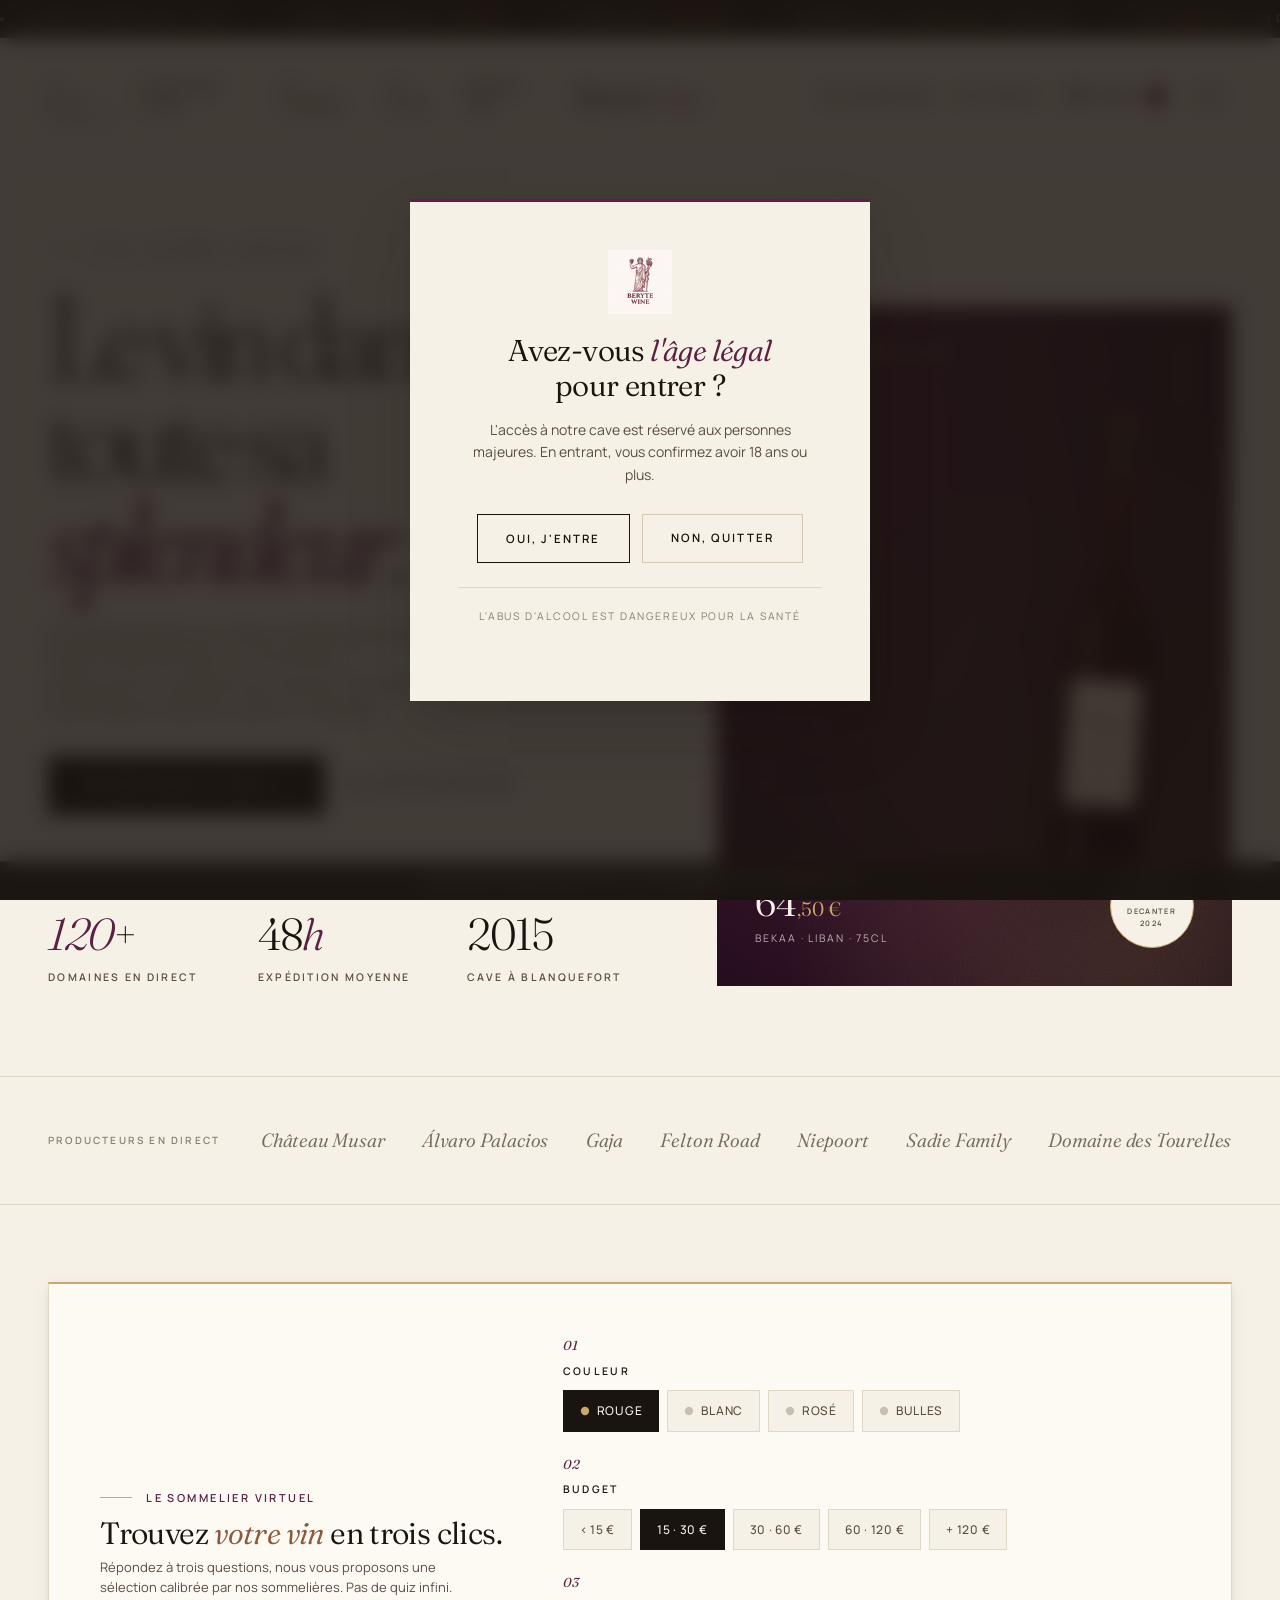
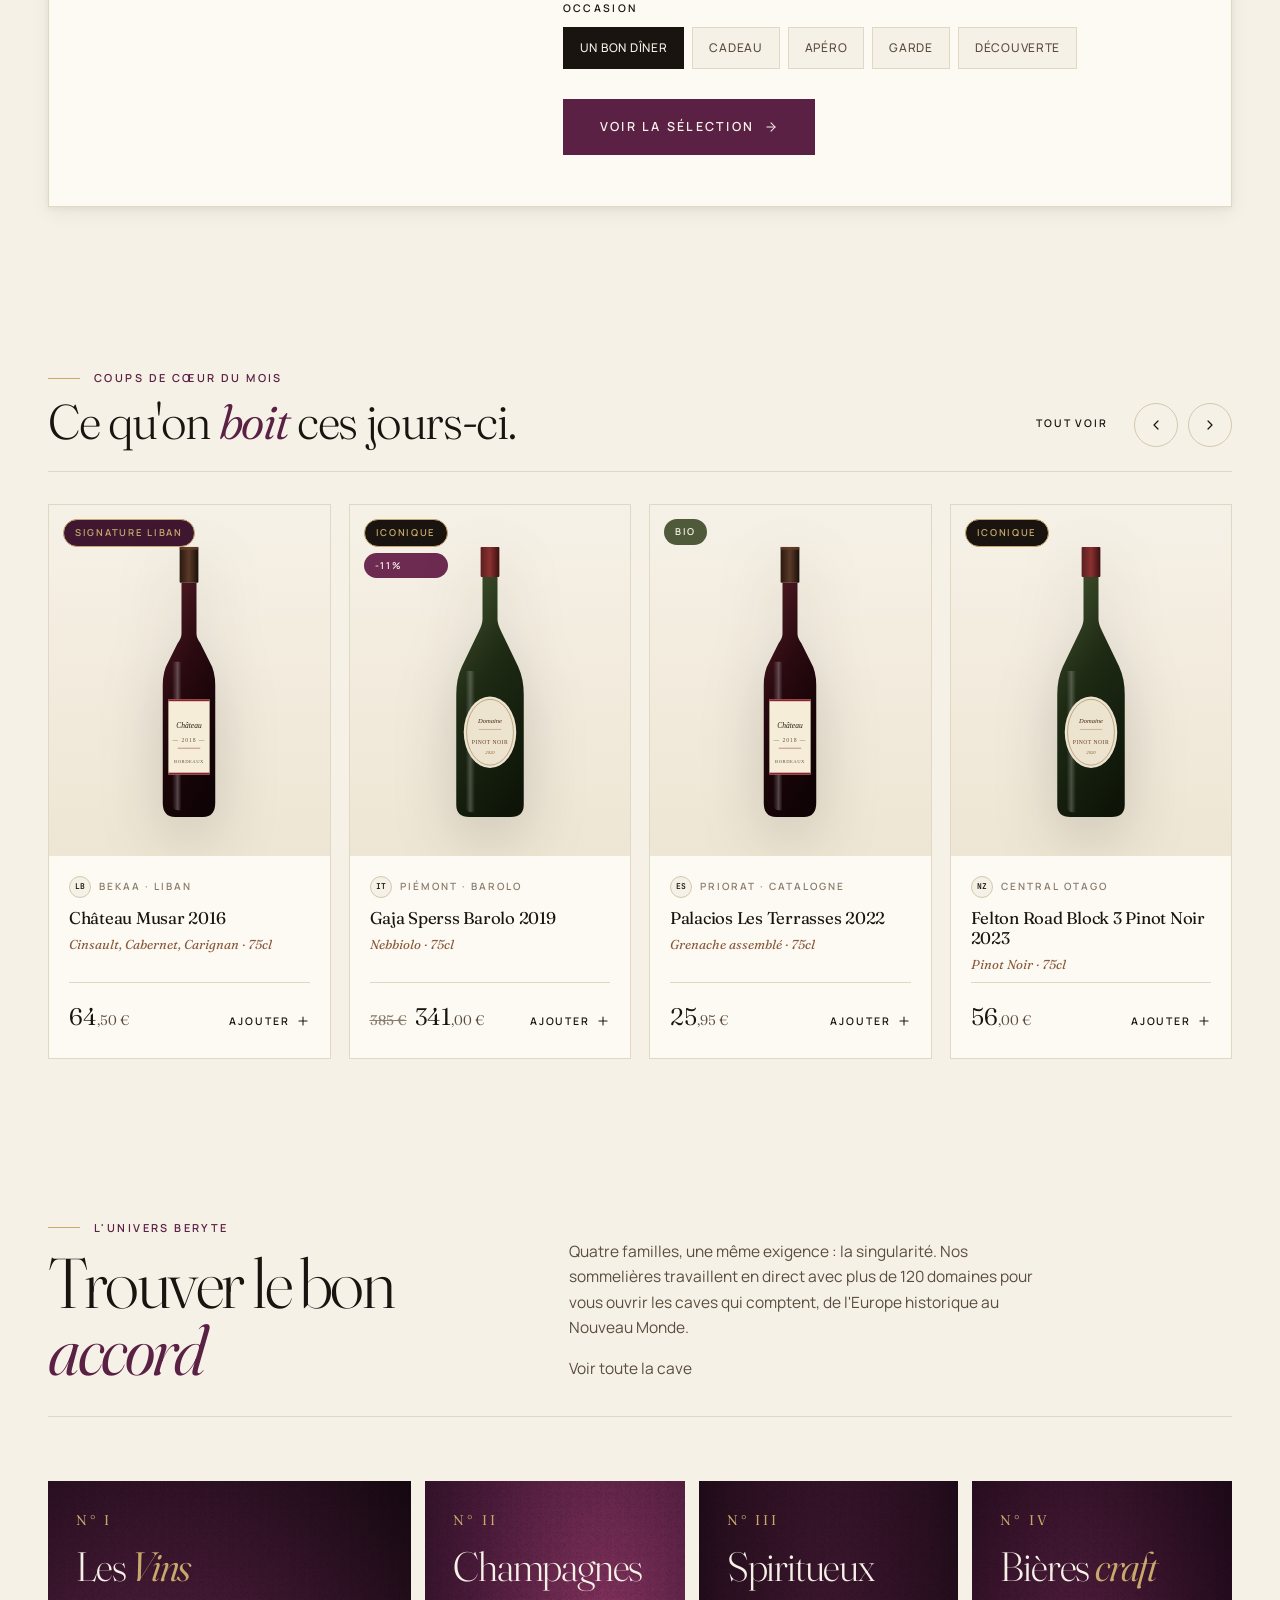
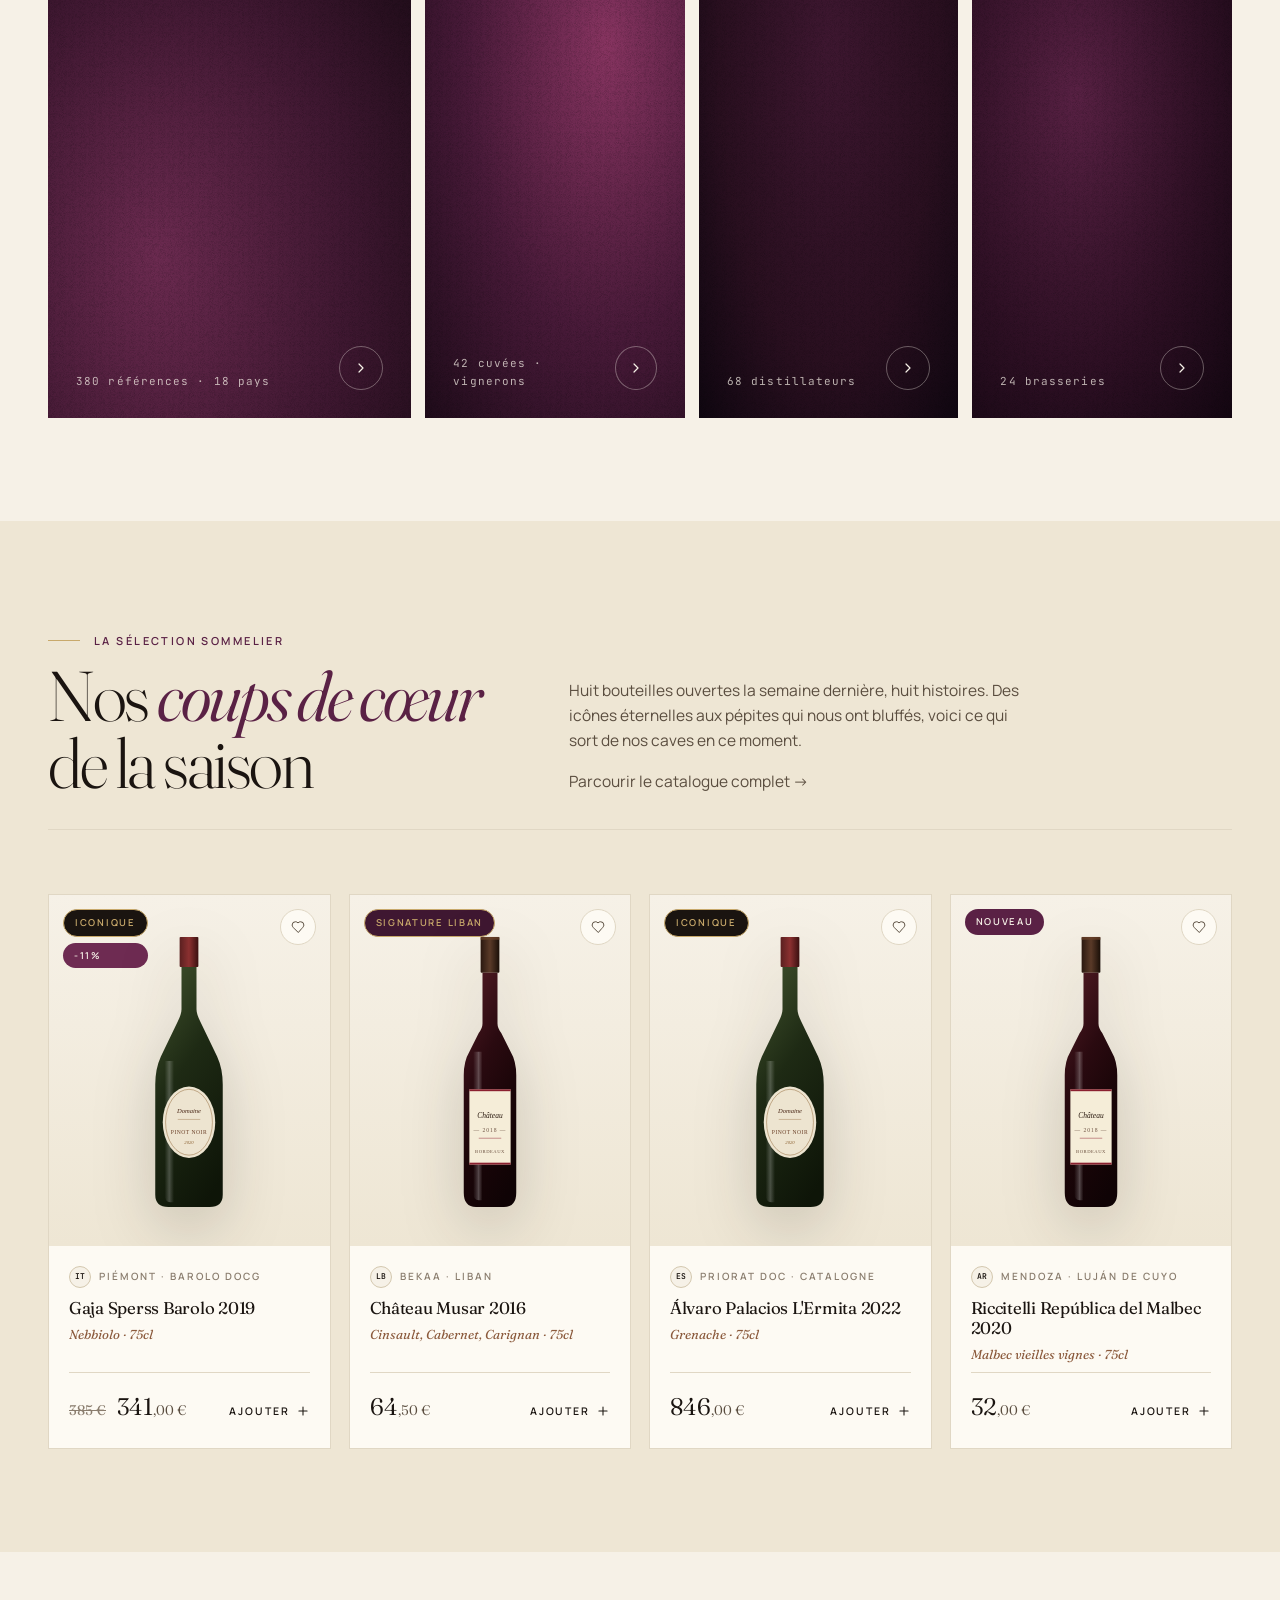
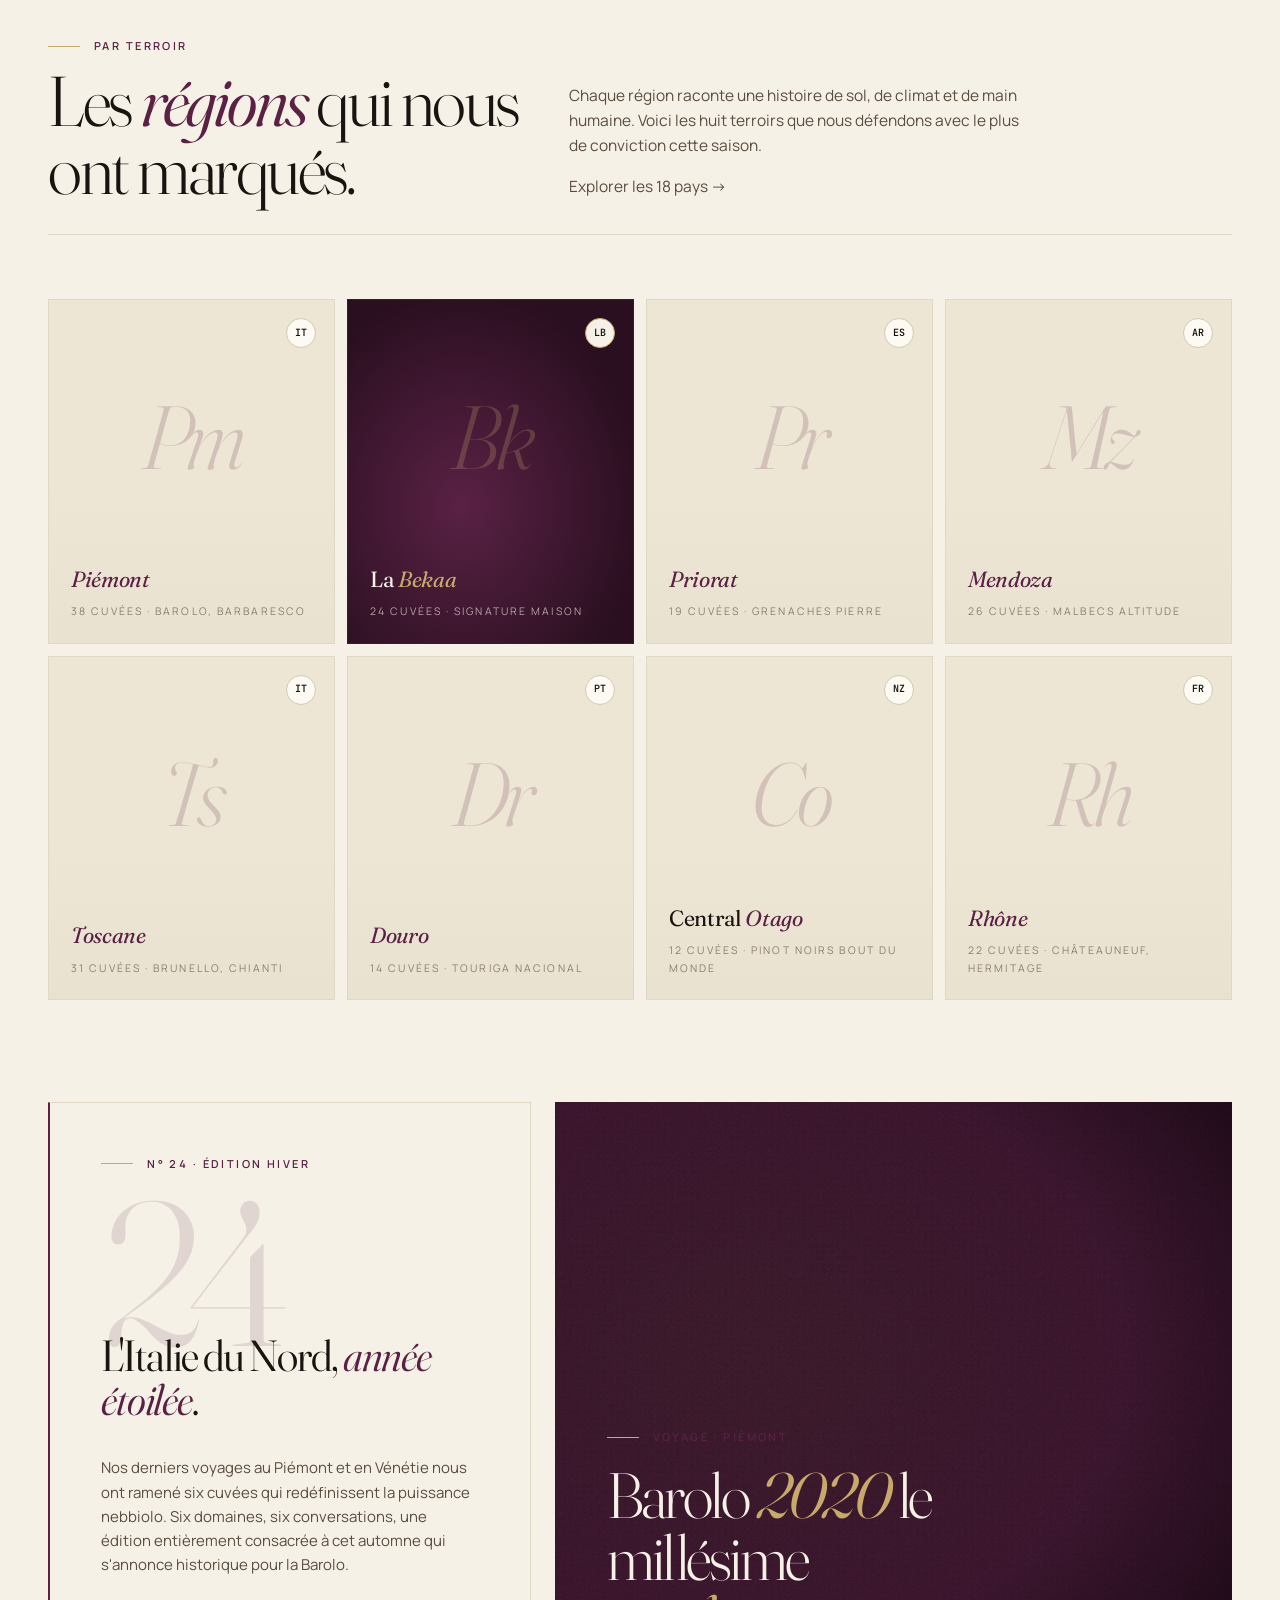
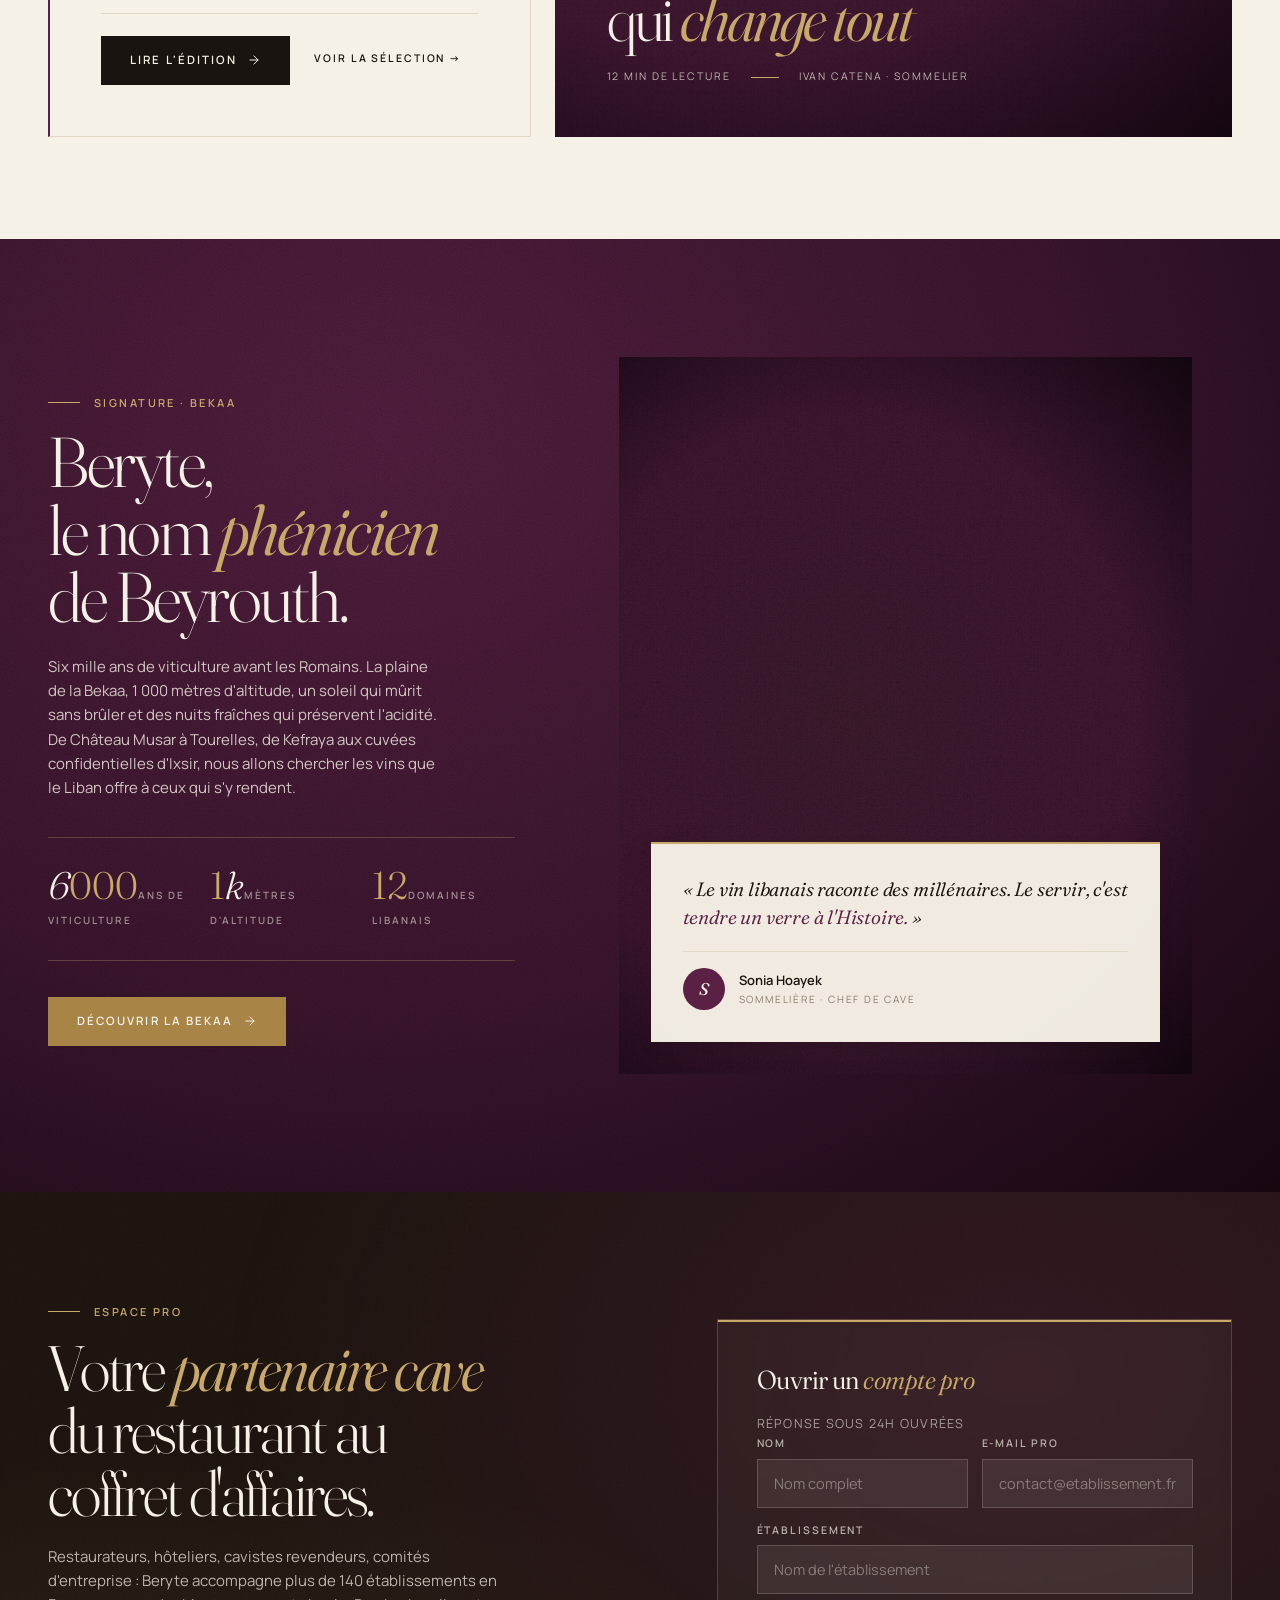
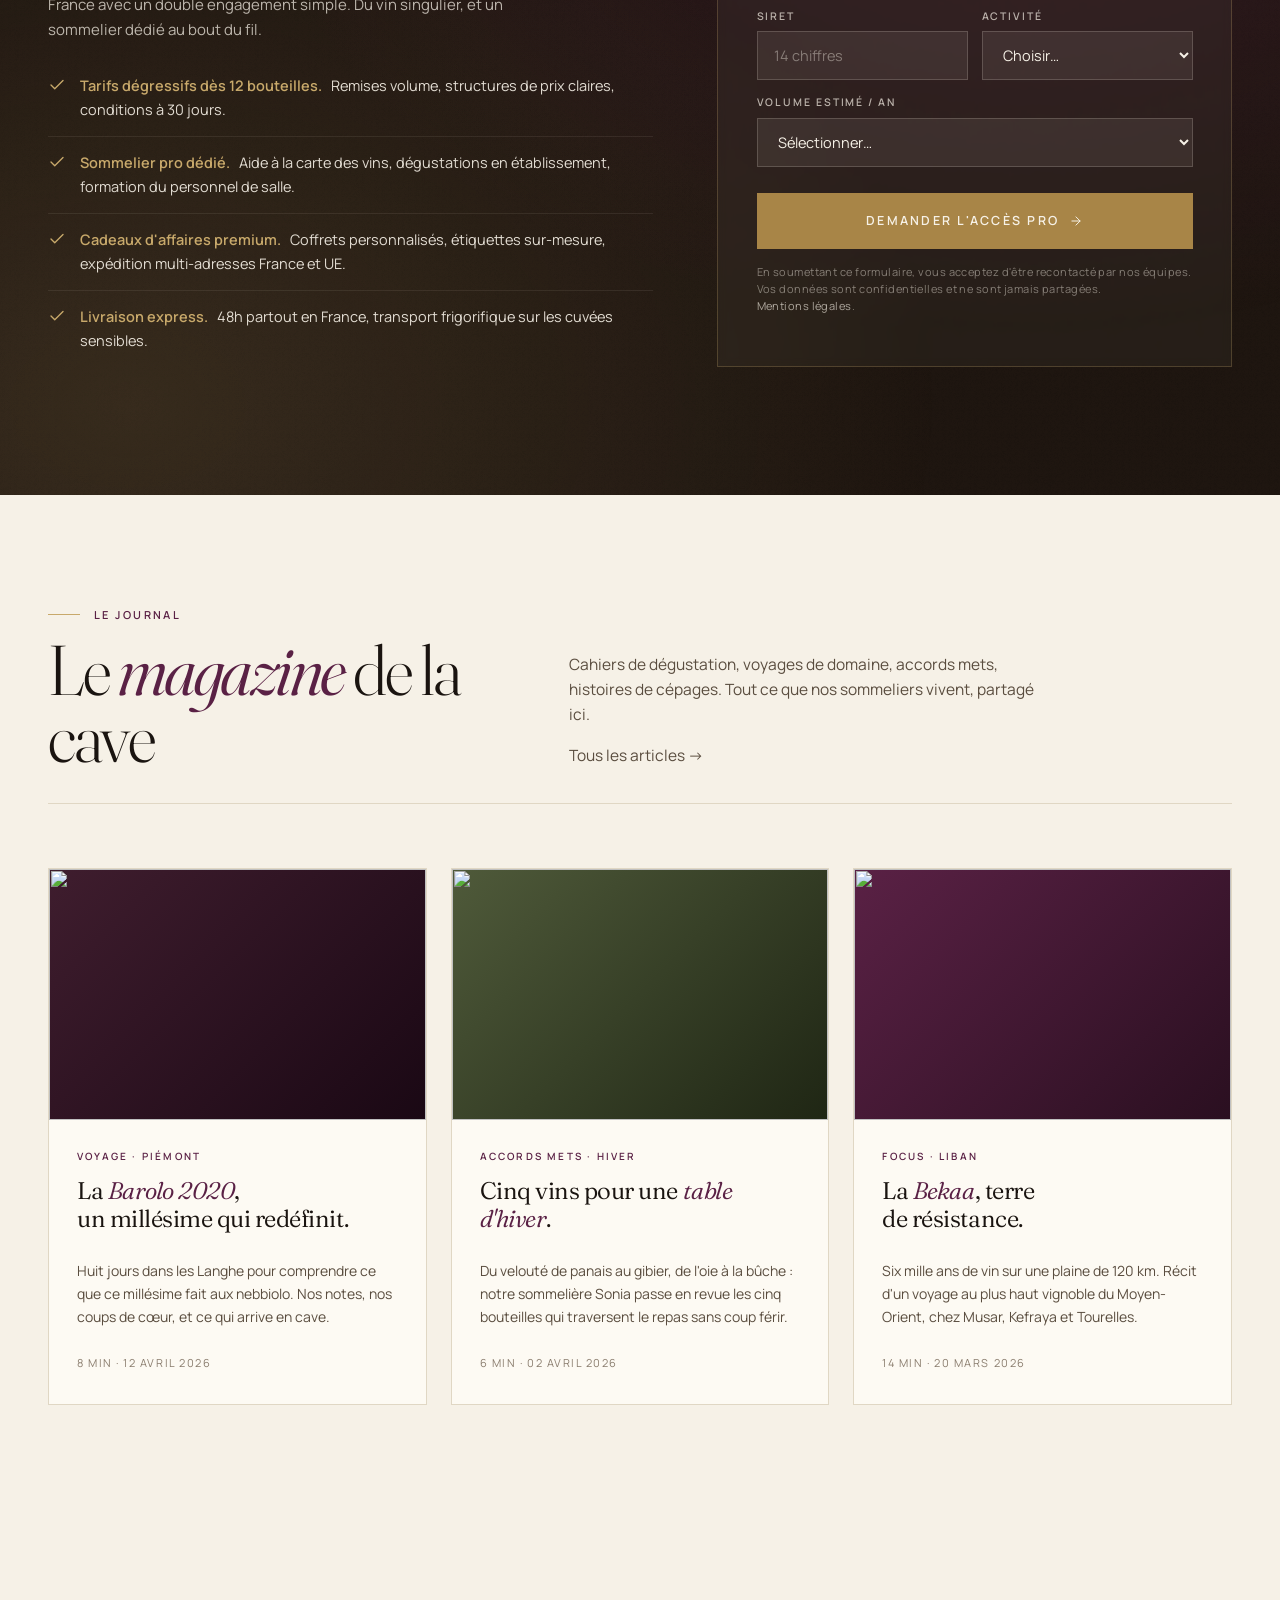
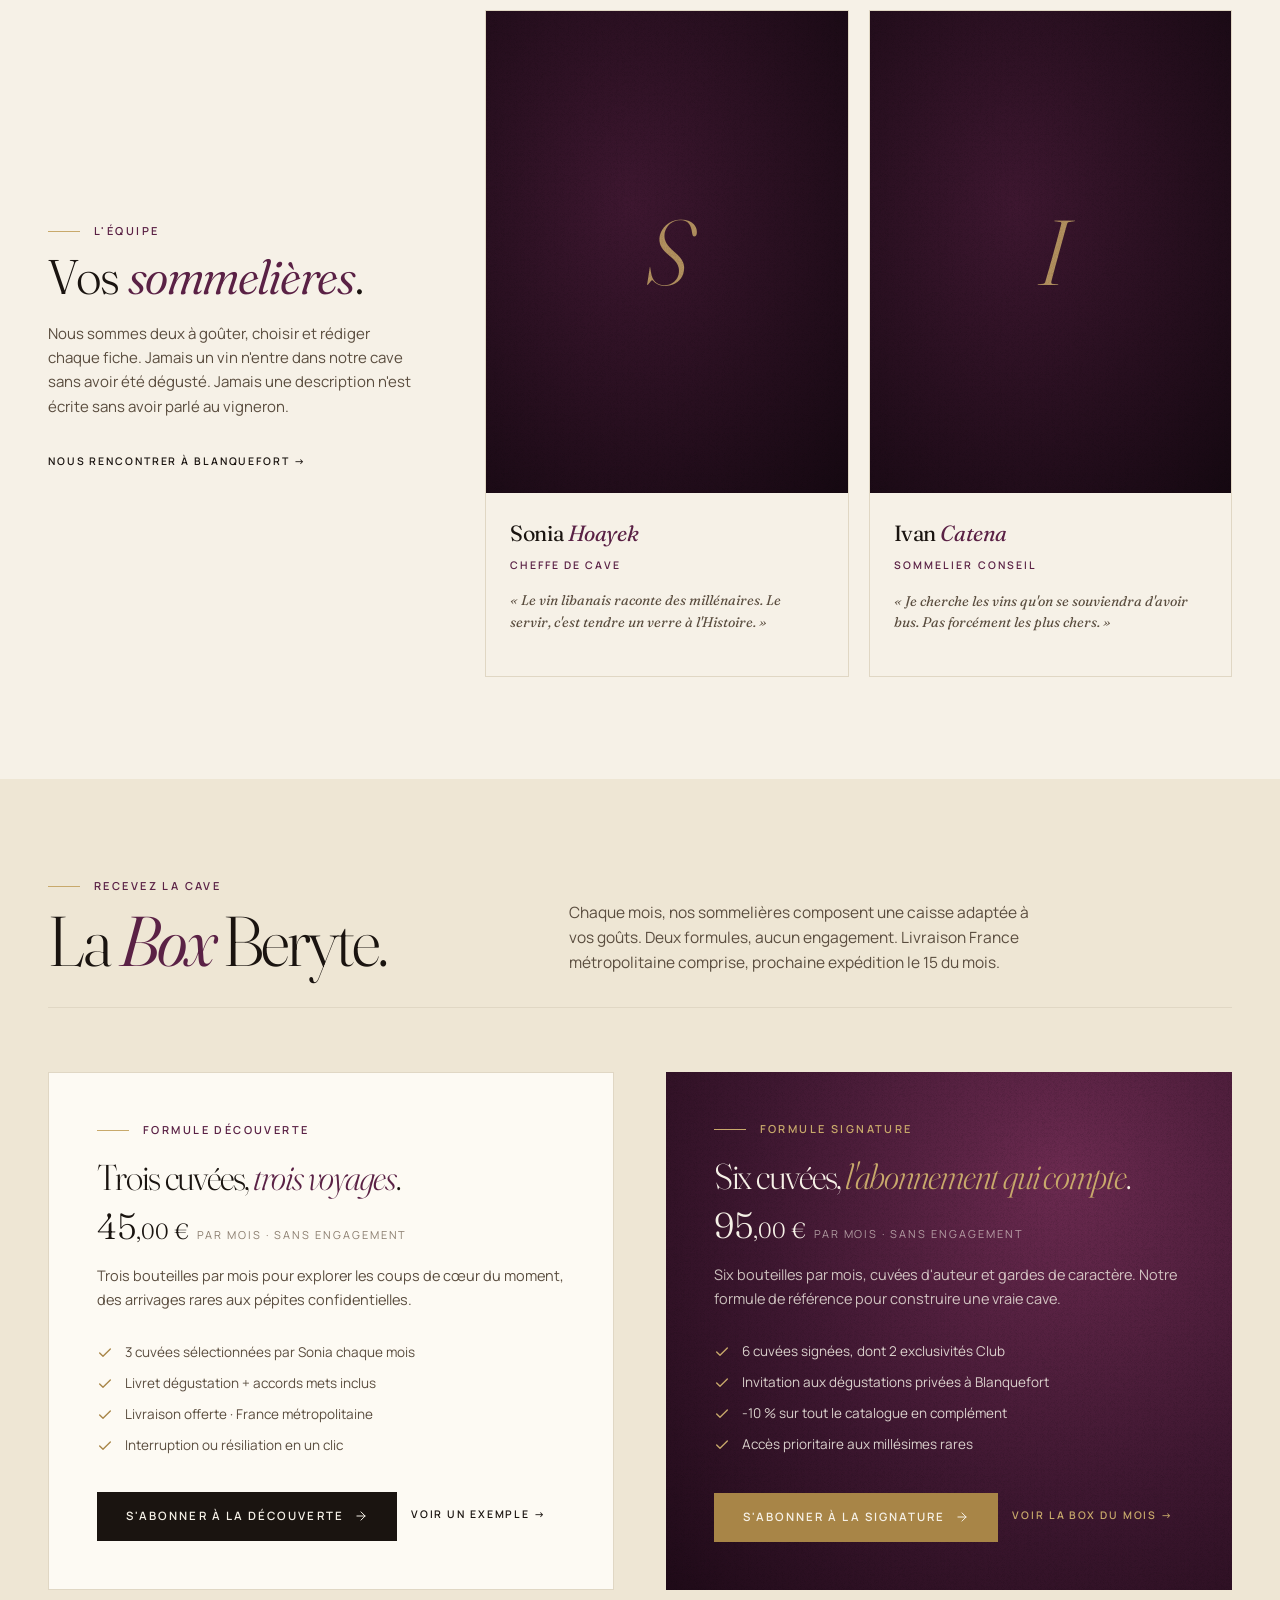
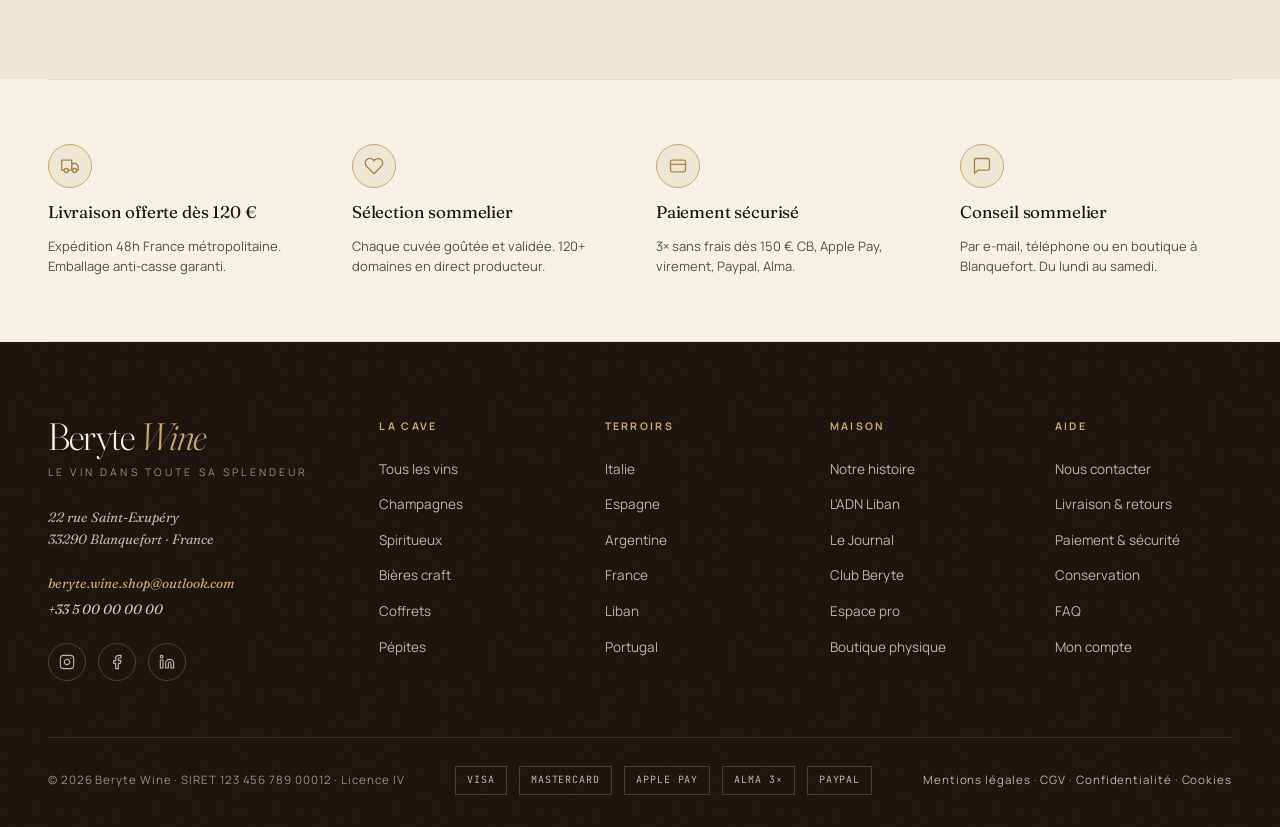
==== commit 5b3ea7bb: "Home v2 · enrichissement pattern Vinatis/iDealWine/LPB - Nav mega-menu "La Cave" avec dropdown famil" ====
--- a/index.html
+++ b/index.html
@@ -203,10 +203,11 @@
   pointer-events: none;
 }
 .univers-card > * { position: relative; z-index: 2; }
-.univers-card.vins { background: radial-gradient(ellipse at 30% 70%, var(--c-purple) 0%, #2A0F20 65%, #150811 100%); }
-.univers-card.champ { background: radial-gradient(ellipse at 70% 30%, #8B6E3A 0%, #3E2E17 70%); }
-.univers-card.spir  { background: radial-gradient(ellipse at 50% 30%, #3F2818 0%, #1A0F08 75%); }
-.univers-card.biere { background: radial-gradient(ellipse at 40% 40%, var(--c-olive) 0%, #1F2614 75%); }
+/* Univers cards harmonisées en pourpre (4 variations d'intensité dans la même famille) */
+.univers-card.vins  { background: radial-gradient(ellipse at 30% 70%, #6E2B52 0%, #3F1731 55%, #150811 100%); }
+.univers-card.champ { background: radial-gradient(ellipse at 70% 30%, #8A3563 0%, #4A1A3A 55%, #1F0B1A 100%); }
+.univers-card.spir  { background: radial-gradient(ellipse at 50% 30%, #3F1731 0%, #2A0F20 60%, #0F0610 100%); }
+.univers-card.biere { background: radial-gradient(ellipse at 40% 40%, #5A2145 0%, #2E0F24 60%, #130611 100%); }
 .univers-card .numero {
   font-family: var(--ff-display);
   font-size: 14px;
@@ -464,6 +465,346 @@
   .hero-actions { flex-direction: column; align-items: stretch; }
   .hero-actions .btn { width: 100%; }
   .hero-actions a.link-under { text-align: center; }
+}
+
+/* ========================================================
+   FINDER (wine finder · Le Petit Ballon pattern)
+   ======================================================== */
+.finder-band { padding: clamp(48px, 6vw, 88px) 0; background: var(--c-cream); }
+.finder-card {
+  background: var(--c-white);
+  border: 1px solid var(--c-border);
+  border-top: 2px solid var(--c-gold);
+  box-shadow: var(--shadow-md);
+  padding: clamp(28px, 4vw, 52px);
+  display: grid;
+  grid-template-columns: 1fr 1.5fr;
+  gap: clamp(28px, 4vw, 56px);
+  align-items: center;
+}
+.finder-head h2 { margin-top: 10px; }
+.finder-form { display: flex; flex-direction: column; gap: 22px; }
+.finder-step { display: flex; flex-direction: column; gap: 10px; }
+.finder-step label {
+  font-family: var(--ff-body);
+  font-size: 10.5px;
+  font-weight: var(--fw-semi);
+  letter-spacing: 0.22em;
+  text-transform: uppercase;
+  color: var(--c-ink);
+  font-feature-settings: 'smcp';
+}
+.finder-step .step-n {
+  font-family: var(--ff-display);
+  font-style: italic;
+  font-size: 13px;
+  color: var(--c-purple);
+  letter-spacing: 0.08em;
+  font-variant-numeric: oldstyle-nums;
+  display: inline-block;
+  margin-bottom: -4px;
+}
+.chip-row { display: flex; flex-wrap: wrap; gap: 8px; }
+.chip { cursor: pointer; }
+.chip input { position: absolute; opacity: 0; pointer-events: none; }
+.chip span {
+  display: inline-flex;
+  align-items: center;
+  gap: 7px;
+  padding: 10px 16px;
+  font-family: var(--ff-body);
+  font-size: 12px;
+  font-weight: var(--fw-medium);
+  letter-spacing: 0.06em;
+  color: var(--c-ink-2);
+  background: var(--c-cream);
+  border: 1px solid var(--c-border);
+  transition: all var(--t-fast) var(--ease);
+  font-feature-settings: 'onum';
+}
+.chip span svg { width: 10px; height: 10px; opacity: .3; }
+.chip:hover span { border-color: var(--c-purple); color: var(--c-ink); }
+.chip input:checked + span {
+  background: var(--c-ink);
+  color: var(--c-cream);
+  border-color: var(--c-ink);
+}
+.chip input:checked + span svg { opacity: 1; color: var(--c-gold); }
+.finder-submit { align-self: flex-start; margin-top: 8px; }
+
+/* ========================================================
+   RAIL HORIZONTAL (coup de cœur / top ventes · Vinatis pattern)
+   ======================================================== */
+.rail-head {
+  display: flex;
+  justify-content: space-between;
+  align-items: flex-end;
+  margin-bottom: 32px;
+  gap: 24px;
+  padding-bottom: 24px;
+  border-bottom: 1px solid var(--c-border);
+}
+.rail-head h2 { font-weight: 300; }
+.rail-nav { display: flex; gap: 10px; align-items: center; }
+.rail-btn {
+  width: 44px; height: 44px;
+  border-radius: 50%;
+  border: 1px solid var(--c-border-2);
+  background: var(--c-cream);
+  display: inline-flex;
+  align-items: center;
+  justify-content: center;
+  color: var(--c-ink);
+  transition: all var(--t-fast) var(--ease);
+}
+.rail-btn:hover { background: var(--c-ink); color: var(--c-cream); border-color: var(--c-ink); }
+.rail-btn svg { width: 16px; height: 16px; }
+.rail-scroll {
+  display: grid;
+  grid-auto-flow: column;
+  grid-auto-columns: minmax(260px, 1fr);
+  gap: 18px;
+  overflow-x: auto;
+  overflow-y: hidden;
+  scroll-snap-type: x mandatory;
+  scrollbar-width: none;
+  padding-bottom: 10px;
+  scroll-behavior: smooth;
+}
+.rail-scroll::-webkit-scrollbar { display: none; }
+.rail-scroll > .pcard { scroll-snap-align: start; }
+@media (min-width: 1025px) {
+  .rail-scroll { grid-auto-columns: calc((100% - 3*18px) / 4); }
+}
+
+/* ========================================================
+   PAR TERROIR (8 régions cliquables · iDealWine pattern)
+   ======================================================== */
+.regions-grid {
+  display: grid;
+  grid-template-columns: repeat(4, 1fr);
+  gap: 12px;
+}
+.region-card {
+  aspect-ratio: 5/6;
+  background: var(--c-cream-2);
+  border: 1px solid var(--c-border);
+  display: flex;
+  flex-direction: column;
+  justify-content: flex-end;
+  padding: 22px;
+  text-decoration: none;
+  color: var(--c-ink);
+  position: relative;
+  overflow: hidden;
+  transition: all var(--t-med) var(--ease);
+}
+.region-card:hover { transform: translateY(-4px); border-color: var(--c-purple); box-shadow: var(--shadow-md); }
+.region-card::before {
+  content: "";
+  position: absolute;
+  inset: 0;
+  background: linear-gradient(180deg, transparent 50%, rgba(26,20,16,.02) 100%);
+  pointer-events: none;
+}
+.region-card .r-flag {
+  position: absolute;
+  top: 18px; right: 18px;
+  width: 30px; height: 30px;
+  border-radius: 50%;
+  background: var(--c-white);
+  border: 1px solid var(--c-border-2);
+  display: inline-flex;
+  align-items: center;
+  justify-content: center;
+  font-family: var(--ff-mono);
+  font-size: 10px;
+  font-weight: var(--fw-semi);
+  color: var(--c-ink);
+}
+.region-card .r-glyph {
+  font-family: var(--ff-display);
+  font-style: italic;
+  font-size: clamp(60px, 7vw, 96px);
+  font-weight: 300;
+  color: var(--c-purple);
+  opacity: .18;
+  line-height: 1;
+  letter-spacing: -0.05em;
+  position: absolute;
+  top: 40%;
+  left: 50%;
+  transform: translate(-50%, -50%);
+  pointer-events: none;
+  font-variation-settings: 'opsz' 144;
+}
+.region-card .r-name {
+  font-family: var(--ff-display);
+  font-size: 22px;
+  font-weight: 400;
+  letter-spacing: -0.015em;
+  color: var(--c-ink);
+  position: relative;
+  z-index: 2;
+  font-variation-settings: 'opsz' 48;
+}
+.region-card .r-name em { color: var(--c-purple); font-style: italic; }
+.region-card .r-count {
+  font-size: 10.5px;
+  letter-spacing: 0.2em;
+  text-transform: uppercase;
+  color: var(--c-ink-3);
+  margin-top: 6px;
+  font-feature-settings: 'smcp';
+  position: relative;
+  z-index: 2;
+}
+.region-card.highlighted {
+  background: radial-gradient(ellipse at 40% 60%, #5A2145 0%, #2A0F20 75%);
+  border-color: var(--c-purple-deep);
+  color: var(--c-cream);
+}
+.region-card.highlighted .r-name { color: var(--c-cream); }
+.region-card.highlighted .r-name em { color: var(--c-gold); }
+.region-card.highlighted .r-glyph { color: var(--c-gold); opacity: .25; }
+.region-card.highlighted .r-count { color: rgba(246,241,231,.65); }
+.region-card.highlighted .r-flag { background: var(--c-cream); color: var(--c-ink); border-color: var(--c-gold); }
+
+/* ========================================================
+   BOX BERYTE (abonnement · LPB / Twil / Cavissima pattern)
+   ======================================================== */
+.box-band {
+  padding: clamp(56px, 7vw, 104px) 0;
+  background: var(--c-cream-2);
+}
+.box-grid {
+  display: grid;
+  grid-template-columns: 1fr 1fr;
+  gap: clamp(24px, 4vw, 56px);
+  align-items: stretch;
+}
+.box-card {
+  background: var(--c-white);
+  border: 1px solid var(--c-border);
+  padding: clamp(28px, 4vw, 48px);
+  display: flex;
+  flex-direction: column;
+  gap: 20px;
+  position: relative;
+  overflow: hidden;
+  transition: all var(--t-med) var(--ease);
+}
+.box-card:hover { transform: translateY(-4px); box-shadow: var(--shadow-lg); }
+.box-card.signature { background: radial-gradient(ellipse at 70% 20%, #6E2B52 0%, var(--c-purple-deep) 55%, #1F0A18 100%); color: var(--c-cream); border: 0; }
+.box-card.signature::after {
+  content: "";
+  position: absolute; inset: 0;
+  background-image: url("data:image/svg+xml;utf8,<svg xmlns='http://www.w3.org/2000/svg' width='240' height='240'><filter id='n'><feTurbulence baseFrequency='.85' numOctaves='2' stitchTiles='stitch'/><feColorMatrix values='0 0 0 0 0 0 0 0 0 0 0 0 0 0 0 0 0 0 .5 0'/></filter><rect width='240' height='240' filter='url(%23n)'/></svg>");
+  mix-blend-mode: overlay;
+  opacity: .4;
+  pointer-events: none;
+}
+.box-card.signature > * { position: relative; z-index: 2; }
+.box-card.signature .eyebrow { color: var(--c-gold); }
+.box-card.signature .eyebrow::before { background: var(--c-gold); }
+.box-card h3 { font-family: var(--ff-display); font-size: clamp(26px, 2.8vw, 40px); font-weight: 300; line-height: 1.02; letter-spacing: -0.03em; margin: 0; font-variation-settings: 'opsz' 96; }
+.box-card h3 em { color: var(--c-purple); font-style: italic; }
+.box-card.signature h3 { color: var(--c-cream); }
+.box-card.signature h3 em { color: var(--c-gold); }
+.box-card .price-line {
+  display: flex;
+  align-items: baseline;
+  gap: 8px;
+  margin-top: -8px;
+}
+.box-card .price-n { font-family: var(--ff-display); font-size: 36px; font-weight: 300; color: var(--c-ink); line-height: 1; font-variant-numeric: oldstyle-nums; }
+.box-card .price-u { font-size: 11px; letter-spacing: 0.18em; text-transform: uppercase; color: var(--c-ink-3); font-feature-settings: 'smcp'; }
+.box-card.signature .price-n { color: var(--c-cream); }
+.box-card.signature .price-u { color: rgba(246,241,231,.6); }
+.box-card p { font-size: 14.5px; line-height: 1.65; color: var(--c-ink-2); margin: 0; }
+.box-card.signature p { color: rgba(246,241,231,.78); }
+.box-card ul { list-style: none; padding: 0; margin: 10px 0 0; display: flex; flex-direction: column; gap: 11px; }
+.box-card li { display: flex; gap: 12px; align-items: flex-start; font-size: 13.5px; line-height: 1.5; color: var(--c-ink-2); }
+.box-card li svg { width: 16px; height: 16px; flex-shrink: 0; margin-top: 3px; color: var(--c-gold-deep); }
+.box-card.signature li { color: rgba(246,241,231,.85); }
+.box-card.signature li svg { color: var(--c-gold); }
+.box-card .cta-row { margin-top: auto; padding-top: 16px; display: flex; gap: 14px; align-items: center; flex-wrap: wrap; }
+.box-card.signature .btn { background: var(--c-gold-deep); border-color: var(--c-gold-deep); color: var(--c-cream); }
+.box-card.signature .btn:hover { background: var(--c-gold); border-color: var(--c-gold); color: var(--c-ink); }
+
+/* ========================================================
+   SOMMELIÈRES (portraits · Twil pattern)
+   ======================================================== */
+.somms-grid {
+  display: grid;
+  grid-template-columns: 1fr 2fr;
+  gap: clamp(32px, 5vw, 72px);
+  align-items: center;
+}
+.somms-text h2 { font-weight: 300; margin-bottom: 20px; }
+.somms-cards { display: grid; grid-template-columns: 1fr 1fr; gap: 20px; }
+.somm-card {
+  background: var(--c-cream);
+  border: 1px solid var(--c-border);
+  overflow: hidden;
+  display: flex;
+  flex-direction: column;
+  transition: all var(--t-med) var(--ease);
+}
+.somm-card:hover { transform: translateY(-4px); box-shadow: var(--shadow-md); border-color: var(--c-purple); }
+.somm-card .portrait {
+  aspect-ratio: 3/4;
+  background: radial-gradient(ellipse at 40% 40%, #3F1731 0%, #150811 100%);
+  position: relative;
+  overflow: hidden;
+}
+.somm-card .portrait::after {
+  content: "";
+  position: absolute; inset: 0;
+  background-image: url("data:image/svg+xml;utf8,<svg xmlns='http://www.w3.org/2000/svg' width='240' height='240'><filter id='n'><feTurbulence baseFrequency='.85' numOctaves='2' stitchTiles='stitch'/><feColorMatrix values='0 0 0 0 0 0 0 0 0 0 0 0 0 0 0 0 0 0 .5 0'/></filter><rect width='240' height='240' filter='url(%23n)'/></svg>");
+  mix-blend-mode: overlay;
+  opacity: .4;
+}
+.somm-card .portrait .initial {
+  position: absolute;
+  inset: 0;
+  display: flex;
+  align-items: center;
+  justify-content: center;
+  font-family: var(--ff-display);
+  font-style: italic;
+  font-size: 92px;
+  font-weight: 300;
+  color: var(--c-gold);
+  opacity: .85;
+  letter-spacing: -0.04em;
+  font-variation-settings: 'opsz' 144;
+}
+.somm-card .body { padding: 22px 24px 28px; display: flex; flex-direction: column; gap: 6px; }
+.somm-card h4 { font-family: var(--ff-display); font-size: 22px; font-weight: 400; letter-spacing: -0.02em; color: var(--c-ink); font-variation-settings: 'opsz' 48; }
+.somm-card h4 em { color: var(--c-purple); font-style: italic; }
+.somm-card .role { font-size: 10.5px; letter-spacing: 0.2em; text-transform: uppercase; color: var(--c-purple); font-feature-settings: 'smcp'; font-weight: 600; }
+.somm-card .quote { font-family: var(--ff-display); font-style: italic; font-size: 14px; line-height: 1.55; color: var(--c-ink-2); margin-top: 10px; }
+
+/* ========================================================
+   RESPONSIVE additions
+   ======================================================== */
+@media (max-width: 1024px) {
+  .finder-card { grid-template-columns: 1fr; gap: 24px; }
+  .regions-grid { grid-template-columns: repeat(2, 1fr); }
+  .box-grid { grid-template-columns: 1fr; }
+  .somms-grid { grid-template-columns: 1fr; gap: 32px; }
+  .somms-cards { grid-template-columns: 1fr 1fr; }
+  .rail-scroll { grid-auto-columns: 78%; }
+}
+@media (max-width: 680px) {
+  .rail-head { flex-direction: column; align-items: flex-start; gap: 16px; }
+  .rail-nav { align-self: flex-end; }
+  .regions-grid { grid-template-columns: 1fr 1fr; gap: 10px; }
+  .somms-cards { grid-template-columns: 1fr; }
+  .rail-scroll { grid-auto-columns: 86%; }
+  .finder-step .chip-row { gap: 6px; }
+  .chip span { padding: 9px 13px; font-size: 11.5px; }
 }
 </style>
 </head>
@@ -511,12 +852,47 @@
 <header class="site-header" role="banner">
   <div class="inner">
     <nav class="nav-main" aria-label="Navigation principale">
-      <ul class="menu primary-menu" style="display:flex; gap:28px; list-style:none; margin:0; padding:0;">
-        <li class="menu-item"><a href="nos-vins.html" class="is-active">Nos vins</a></li>
-        <li class="menu-item"><a href="nos-vins.html#champagnes">Champagnes</a></li>
-        <li class="menu-item"><a href="nos-vins.html#spiritueux">Spiritueux</a></li>
-        <li class="menu-item"><a href="liban.html">Liban</a></li>
-        <li class="menu-item"><a href="en-preparation.html">Journal</a></li>
+      <ul class="menu primary-menu">
+        <li class="menu-item menu-item-has-children">
+          <a href="nos-vins.html" class="is-active">La Cave
+            <svg class="chev" viewBox="0 0 24 24" fill="none" stroke="currentColor" stroke-width="2" stroke-linecap="round" stroke-linejoin="round"><path d="m6 9 6 6 6-6"/></svg>
+          </a>
+          <div class="mega">
+            <div class="feature">
+              <span class="eyebrow">Édition d'hiver</span>
+              <h5>Notre <em>sélection</em><br>Automne · Hiver 2026</h5>
+              <p>420 cuvées choisies, 120 domaines en direct producteur, 18 pays.</p>
+              <a href="nos-vins.html" class="mega-cta">Parcourir toute la cave</a>
+            </div>
+            <div>
+              <h6>Par famille</h6>
+              <ul>
+                <li><a href="nos-vins.html">Tous les vins</a></li>
+                <li><a href="nos-vins.html?cat=rouges">Rouges</a></li>
+                <li><a href="nos-vins.html?cat=blancs">Blancs</a></li>
+                <li><a href="nos-vins.html?cat=roses">Rosés</a></li>
+                <li><a href="nos-vins.html?cat=champagnes">Champagnes</a></li>
+                <li><a href="nos-vins.html?cat=spiritueux">Spiritueux</a></li>
+                <li><a href="nos-vins.html?cat=bieres">Bières craft</a></li>
+              </ul>
+            </div>
+            <div>
+              <h6>Par terroir</h6>
+              <ul>
+                <li><a href="nos-vins.html?pays=italie">Italie <em>· 128</em></a></li>
+                <li><a href="nos-vins.html?pays=espagne">Espagne <em>· 72</em></a></li>
+                <li><a href="nos-vins.html?pays=france">France <em>· 54</em></a></li>
+                <li><a href="nos-vins.html?pays=argentine">Argentine <em>· 38</em></a></li>
+                <li><a href="liban.html">Liban <em>· 24</em></a></li>
+                <li><a href="nos-vins.html?pays=portugal">Portugal <em>· 19</em></a></li>
+                <li><a href="nos-vins.html">Voir tous les pays →</a></li>
+              </ul>
+            </div>
+          </div>
+        </li>
+        <li class="menu-item"><a href="liban.html">Signature Liban</a></li>
+        <li class="menu-item"><a href="en-preparation.html">Le Journal</a></li>
+        <li class="menu-item"><a href="en-preparation.html">Le Club</a></li>
         <li class="menu-item"><a href="pro.html">Espace pro</a></li>
       </ul>
     </nav>
@@ -623,6 +999,230 @@
   </section>
 
   <!-- ================================================================
+       TEMPLATE: template-parts/home-finder.php
+       Wine finder · 3-clics · pattern Le Petit Ballon / Cavissima
+       ================================================================ -->
+  <section class="finder-band" id="finder">
+    <div class="container">
+      <div class="finder-card" data-reveal>
+        <div class="finder-head">
+          <span class="eyebrow">Le sommelier virtuel</span>
+          <h2 class="display-md">Trouvez <em>votre vin</em> en trois clics.</h2>
+          <p class="small" style="margin-top:6px;max-width:48ch">Répondez à trois questions, nous vous proposons une sélection calibrée par nos sommelières. Pas de quiz infini.</p>
+        </div>
+        <form class="finder-form" action="nos-vins.html" method="get" novalidate>
+          <div class="finder-step">
+            <span class="step-n">01</span>
+            <label>Couleur</label>
+            <div class="chip-row">
+              <label class="chip"><input type="radio" name="color" value="rouge" checked><span><svg viewBox="0 0 24 24" fill="currentColor"><circle cx="12" cy="12" r="10"/></svg>Rouge</span></label>
+              <label class="chip"><input type="radio" name="color" value="blanc"><span><svg viewBox="0 0 24 24" fill="currentColor"><circle cx="12" cy="12" r="10"/></svg>Blanc</span></label>
+              <label class="chip"><input type="radio" name="color" value="rose"><span><svg viewBox="0 0 24 24" fill="currentColor"><circle cx="12" cy="12" r="10"/></svg>Rosé</span></label>
+              <label class="chip"><input type="radio" name="color" value="champagne"><span><svg viewBox="0 0 24 24" fill="currentColor"><circle cx="12" cy="12" r="10"/></svg>Bulles</span></label>
+            </div>
+          </div>
+          <div class="finder-step">
+            <span class="step-n">02</span>
+            <label>Budget</label>
+            <div class="chip-row">
+              <label class="chip"><input type="radio" name="price" value="-15"><span>&lt; 15 €</span></label>
+              <label class="chip"><input type="radio" name="price" value="15-30" checked><span>15 · 30 €</span></label>
+              <label class="chip"><input type="radio" name="price" value="30-60"><span>30 · 60 €</span></label>
+              <label class="chip"><input type="radio" name="price" value="60-120"><span>60 · 120 €</span></label>
+              <label class="chip"><input type="radio" name="price" value="120+"><span>+ 120 €</span></label>
+            </div>
+          </div>
+          <div class="finder-step">
+            <span class="step-n">03</span>
+            <label>Occasion</label>
+            <div class="chip-row">
+              <label class="chip"><input type="radio" name="mood" value="table" checked><span>Un bon dîner</span></label>
+              <label class="chip"><input type="radio" name="mood" value="cadeau"><span>Cadeau</span></label>
+              <label class="chip"><input type="radio" name="mood" value="apero"><span>Apéro</span></label>
+              <label class="chip"><input type="radio" name="mood" value="garde"><span>Garde</span></label>
+              <label class="chip"><input type="radio" name="mood" value="decouverte"><span>Découverte</span></label>
+            </div>
+          </div>
+          <button type="submit" class="btn btn--purple btn--lg finder-submit">
+            Voir la sélection
+            <svg viewBox="0 0 24 24" fill="none" stroke="currentColor" stroke-width="1.8" stroke-linecap="round" stroke-linejoin="round"><path d="M5 12h14"/><path d="m12 5 7 7-7 7"/></svg>
+          </button>
+        </form>
+      </div>
+    </div>
+  </section>
+
+  <!-- ================================================================
+       TEMPLATE: template-parts/home-top-sellers.php
+       Rail horizontal scroll · pattern Vinatis / iDealWine
+       ================================================================ -->
+  <section class="section" style="padding-top:clamp(48px,6vw,88px);padding-bottom:clamp(24px,3vw,40px)">
+    <div class="container">
+      <header class="rail-head" data-reveal>
+        <div>
+          <span class="eyebrow">Coups de cœur du mois</span>
+          <h2 class="display-lg" style="margin-top:10px">Ce qu'on <em>boit</em> ces jours-ci.</h2>
+        </div>
+        <div class="rail-nav">
+          <a href="nos-vins.html" class="link-under label" style="margin-right:16px">Tout voir</a>
+          <button type="button" class="rail-btn" data-rail="prev" aria-label="Précédent">
+            <svg viewBox="0 0 24 24" fill="none" stroke="currentColor" stroke-width="1.8" stroke-linecap="round" stroke-linejoin="round"><path d="m15 18-6-6 6-6"/></svg>
+          </button>
+          <button type="button" class="rail-btn" data-rail="next" aria-label="Suivant">
+            <svg viewBox="0 0 24 24" fill="none" stroke="currentColor" stroke-width="1.8" stroke-linecap="round" stroke-linejoin="round"><path d="m9 18 6-6-6-6"/></svg>
+          </button>
+        </div>
+      </header>
+
+      <div class="rail-scroll" id="topRail">
+        <a href="produit.html" class="pcard product type-product" data-product-id="musar-2016">
+          <div class="media">
+            <div class="pill-group"><span class="pill pill--rare">Signature Liban</span></div>
+            <img src="assets/bottle-bordeaux.svg" alt="Château Musar 2016" loading="lazy">
+          </div>
+          <div class="body">
+            <div class="eyebrow-row"><span class="flag">LB</span><span class="region">Bekaa · Liban</span></div>
+            <h3 class="woocommerce-loop-product__title">Château Musar 2016</h3>
+            <span class="pmeta">Cinsault, Cabernet, Carignan · 75cl</span>
+            <div class="foot">
+              <div><span class="price">64<span class="cents">,50 €</span></span></div>
+              <button class="atc add_to_cart_button" onclick="event.preventDefault();bumpCart()">Ajouter
+                <svg viewBox="0 0 24 24" fill="none" stroke="currentColor" stroke-width="1.8" stroke-linecap="round" stroke-linejoin="round"><path d="M12 5v14M5 12h14"/></svg>
+              </button>
+            </div>
+          </div>
+        </a>
+
+        <a href="produit.html" class="pcard product" data-product-id="gaja-sperss-2019">
+          <div class="media">
+            <div class="pill-group"><span class="pill pill--iconic">Iconique</span><span class="pill pill--promo">-11%</span></div>
+            <img src="assets/bottle-burgundy.svg" alt="Gaja Sperss Barolo 2019" loading="lazy">
+          </div>
+          <div class="body">
+            <div class="eyebrow-row"><span class="flag">IT</span><span class="region">Piémont · Barolo</span></div>
+            <h3 class="woocommerce-loop-product__title">Gaja Sperss Barolo 2019</h3>
+            <span class="pmeta">Nebbiolo · 75cl</span>
+            <div class="foot">
+              <div><span class="price-old">385 €</span><span class="price">341<span class="cents">,00 €</span></span></div>
+              <button class="atc add_to_cart_button" onclick="event.preventDefault();bumpCart()">Ajouter
+                <svg viewBox="0 0 24 24" fill="none" stroke="currentColor" stroke-width="1.8" stroke-linecap="round" stroke-linejoin="round"><path d="M12 5v14M5 12h14"/></svg>
+              </button>
+            </div>
+          </div>
+        </a>
+
+        <a href="produit.html" class="pcard product" data-product-id="palacios-terrasses-2022">
+          <div class="media">
+            <div class="pill-group"><span class="pill pill--bio">Bio</span></div>
+            <img src="assets/bottle-bordeaux.svg" alt="Palacios Les Terrasses 2022" loading="lazy">
+          </div>
+          <div class="body">
+            <div class="eyebrow-row"><span class="flag">ES</span><span class="region">Priorat · Catalogne</span></div>
+            <h3 class="woocommerce-loop-product__title">Palacios Les Terrasses 2022</h3>
+            <span class="pmeta">Grenache assemblé · 75cl</span>
+            <div class="foot">
+              <div><span class="price">25<span class="cents">,95 €</span></span></div>
+              <button class="atc add_to_cart_button" onclick="event.preventDefault();bumpCart()">Ajouter
+                <svg viewBox="0 0 24 24" fill="none" stroke="currentColor" stroke-width="1.8" stroke-linecap="round" stroke-linejoin="round"><path d="M12 5v14M5 12h14"/></svg>
+              </button>
+            </div>
+          </div>
+        </a>
+
+        <a href="produit.html" class="pcard product" data-product-id="felton-block3-2023">
+          <div class="media">
+            <div class="pill-group"><span class="pill pill--iconic">Iconique</span></div>
+            <img src="assets/bottle-burgundy.svg" alt="Felton Road Block 3 Pinot Noir 2023" loading="lazy">
+          </div>
+          <div class="body">
+            <div class="eyebrow-row"><span class="flag">NZ</span><span class="region">Central Otago</span></div>
+            <h3 class="woocommerce-loop-product__title">Felton Road Block 3 Pinot Noir 2023</h3>
+            <span class="pmeta">Pinot Noir · 75cl</span>
+            <div class="foot">
+              <div><span class="price">56<span class="cents">,00 €</span></span></div>
+              <button class="atc add_to_cart_button" onclick="event.preventDefault();bumpCart()">Ajouter
+                <svg viewBox="0 0 24 24" fill="none" stroke="currentColor" stroke-width="1.8" stroke-linecap="round" stroke-linejoin="round"><path d="M12 5v14M5 12h14"/></svg>
+              </button>
+            </div>
+          </div>
+        </a>
+
+        <a href="produit.html" class="pcard product" data-product-id="niepoort-drink-me-2022">
+          <div class="media">
+            <div class="pill-group"><span class="pill">Nouveau</span></div>
+            <img src="assets/bottle-bordeaux.svg" alt="Niepoort Drink Me 2022" loading="lazy">
+          </div>
+          <div class="body">
+            <div class="eyebrow-row"><span class="flag">PT</span><span class="region">Douro · Portugal</span></div>
+            <h3 class="woocommerce-loop-product__title">Niepoort Drink Me 2022</h3>
+            <span class="pmeta">Assemblage Douro · 75cl</span>
+            <div class="foot">
+              <div><span class="price">6<span class="cents">,95 €</span></span></div>
+              <button class="atc add_to_cart_button" onclick="event.preventDefault();bumpCart()">Ajouter
+                <svg viewBox="0 0 24 24" fill="none" stroke="currentColor" stroke-width="1.8" stroke-linecap="round" stroke-linejoin="round"><path d="M12 5v14M5 12h14"/></svg>
+              </button>
+            </div>
+          </div>
+        </a>
+
+        <a href="produit.html" class="pcard product" data-product-id="sadie-pofadder-2024">
+          <div class="media">
+            <div class="pill-group"><span class="pill pill--bio">Bio</span><span class="pill">Nouveau</span></div>
+            <img src="assets/bottle-burgundy.svg" alt="Sadie Family Pofadder Cinsault 2024" loading="lazy">
+          </div>
+          <div class="body">
+            <div class="eyebrow-row"><span class="flag">ZA</span><span class="region">Swartland · Afrique du Sud</span></div>
+            <h3 class="woocommerce-loop-product__title">Sadie Pofadder Cinsault 2024</h3>
+            <span class="pmeta">Cinsault vieilles vignes · 75cl</span>
+            <div class="foot">
+              <div><span class="price">40<span class="cents">,00 €</span></span></div>
+              <button class="atc add_to_cart_button" onclick="event.preventDefault();bumpCart()">Ajouter
+                <svg viewBox="0 0 24 24" fill="none" stroke="currentColor" stroke-width="1.8" stroke-linecap="round" stroke-linejoin="round"><path d="M12 5v14M5 12h14"/></svg>
+              </button>
+            </div>
+          </div>
+        </a>
+
+        <a href="produit.html" class="pcard product" data-product-id="riccitelli-apple-2021">
+          <div class="media">
+            <div class="pill-group"><span class="pill">Nouveau</span></div>
+            <img src="assets/bottle-bordeaux.svg" alt="Riccitelli The Apple Malbec 2021" loading="lazy">
+          </div>
+          <div class="body">
+            <div class="eyebrow-row"><span class="flag">AR</span><span class="region">Mendoza · Argentine</span></div>
+            <h3 class="woocommerce-loop-product__title">Riccitelli "The Apple" Malbec 2021</h3>
+            <span class="pmeta">Malbec · 75cl</span>
+            <div class="foot">
+              <div><span class="price">15<span class="cents">,50 €</span></span></div>
+              <button class="atc add_to_cart_button" onclick="event.preventDefault();bumpCart()">Ajouter
+                <svg viewBox="0 0 24 24" fill="none" stroke="currentColor" stroke-width="1.8" stroke-linecap="round" stroke-linejoin="round"><path d="M12 5v14M5 12h14"/></svg>
+              </button>
+            </div>
+          </div>
+        </a>
+
+        <a href="produit.html" class="pcard product" data-product-id="cayuse-god-2020">
+          <div class="media">
+            <div class="pill-group"><span class="pill pill--iconic">Iconique</span></div>
+            <img src="assets/bottle-burgundy.svg" alt="Cayuse God Only Knows Grenache 2020" loading="lazy">
+          </div>
+          <div class="body">
+            <div class="eyebrow-row"><span class="flag">US</span><span class="region">Walla Walla · USA</span></div>
+            <h3 class="woocommerce-loop-product__title">Cayuse God Only Knows 2020</h3>
+            <span class="pmeta">Grenache · 75cl</span>
+            <div class="foot">
+              <div><span class="price">105<span class="cents">,00 €</span></span></div>
+              <button class="atc add_to_cart_button" onclick="event.preventDefault();bumpCart()">Ajouter
+                <svg viewBox="0 0 24 24" fill="none" stroke="currentColor" stroke-width="1.8" stroke-linecap="round" stroke-linejoin="round"><path d="M12 5v14M5 12h14"/></svg>
+              </button>
+            </div>
+          </div>
+        </a>
+      </div>
+    </div>
+  </section>
+
+  <!-- ================================================================
        TEMPLATE: template-parts/home-univers.php (catégories)
        ================================================================ -->
   <section class="section">
@@ -827,6 +1427,76 @@
           </div>
         </a>
 
+      </div>
+    </div>
+  </section>
+
+  <!-- ================================================================
+       TEMPLATE: template-parts/home-regions.php
+       Grille 8 régions cliquables · pattern iDealWine
+       ================================================================ -->
+  <section class="section" style="padding-top:clamp(56px,6vw,88px)">
+    <div class="container">
+      <header class="section-head" data-reveal>
+        <div>
+          <span class="eyebrow">Par terroir</span>
+          <h2 class="display-xl">Les <em>régions</em> qui nous ont marqués.</h2>
+        </div>
+        <div class="subhead">
+          Chaque région raconte une histoire de sol, de climat et de main humaine. Voici les huit terroirs que nous défendons avec le plus de conviction cette saison.
+          <br><a href="nos-vins.html" class="link-under" style="display:inline-block;margin-top:16px">Explorer les 18 pays →</a>
+        </div>
+      </header>
+
+      <div class="regions-grid" data-reveal>
+        <a href="nos-vins.html?region=piemont" class="region-card">
+          <span class="r-flag">IT</span>
+          <span class="r-glyph" aria-hidden="true">Pm</span>
+          <span class="r-name"><em>Piémont</em></span>
+          <span class="r-count">38 cuvées · Barolo, Barbaresco</span>
+        </a>
+        <a href="liban.html" class="region-card highlighted">
+          <span class="r-flag">LB</span>
+          <span class="r-glyph" aria-hidden="true">Bk</span>
+          <span class="r-name">La <em>Bekaa</em></span>
+          <span class="r-count">24 cuvées · Signature maison</span>
+        </a>
+        <a href="nos-vins.html?region=priorat" class="region-card">
+          <span class="r-flag">ES</span>
+          <span class="r-glyph" aria-hidden="true">Pr</span>
+          <span class="r-name"><em>Priorat</em></span>
+          <span class="r-count">19 cuvées · Grenaches pierre</span>
+        </a>
+        <a href="nos-vins.html?region=mendoza" class="region-card">
+          <span class="r-flag">AR</span>
+          <span class="r-glyph" aria-hidden="true">Mz</span>
+          <span class="r-name"><em>Mendoza</em></span>
+          <span class="r-count">26 cuvées · Malbecs altitude</span>
+        </a>
+        <a href="nos-vins.html?region=toscane" class="region-card">
+          <span class="r-flag">IT</span>
+          <span class="r-glyph" aria-hidden="true">Ts</span>
+          <span class="r-name"><em>Toscane</em></span>
+          <span class="r-count">31 cuvées · Brunello, Chianti</span>
+        </a>
+        <a href="nos-vins.html?region=douro" class="region-card">
+          <span class="r-flag">PT</span>
+          <span class="r-glyph" aria-hidden="true">Dr</span>
+          <span class="r-name"><em>Douro</em></span>
+          <span class="r-count">14 cuvées · Touriga Nacional</span>
+        </a>
+        <a href="nos-vins.html?region=central-otago" class="region-card">
+          <span class="r-flag">NZ</span>
+          <span class="r-glyph" aria-hidden="true">Co</span>
+          <span class="r-name">Central <em>Otago</em></span>
+          <span class="r-count">12 cuvées · Pinot Noirs bout du monde</span>
+        </a>
+        <a href="nos-vins.html?region=rhone" class="region-card">
+          <span class="r-flag">FR</span>
+          <span class="r-glyph" aria-hidden="true">Rh</span>
+          <span class="r-name"><em>Rhône</em></span>
+          <span class="r-count">22 cuvées · Châteauneuf, Hermitage</span>
+        </a>
       </div>
     </div>
   </section>
@@ -1049,31 +1719,103 @@
   </section>
 
   <!-- ================================================================
-       TEMPLATE: template-parts/home-club.php
-       Newsletter / Club Beryte
+       TEMPLATE: template-parts/home-sommelieres.php
+       Portraits équipe · pattern Twil
        ================================================================ -->
-  <section class="section" style="padding-top:0">
+  <section class="section">
     <div class="container">
-      <div class="club-teaser" data-reveal>
+      <div class="somms-grid">
+        <div class="somms-text" data-reveal>
+          <span class="eyebrow">L'équipe</span>
+          <h2 class="display-lg" style="margin-top:12px">Vos <em>sommelières</em>.</h2>
+          <p class="lead" style="margin-top:18px">Nous sommes deux à goûter, choisir et rédiger chaque fiche. Jamais un vin n'entre dans notre cave sans avoir été dégusté. Jamais une description n'est écrite sans avoir parlé au vigneron.</p>
+          <div style="margin-top:28px">
+            <a href="en-preparation.html" class="link-under label">Nous rencontrer à Blanquefort →</a>
+          </div>
+        </div>
+
+        <div class="somms-cards" data-reveal>
+          <a href="en-preparation.html" class="somm-card">
+            <div class="portrait"><span class="initial">S</span></div>
+            <div class="body">
+              <h4>Sonia <em>Hoayek</em></h4>
+              <span class="role">Cheffe de cave</span>
+              <p class="quote">« Le vin libanais raconte des millénaires. Le servir, c'est tendre un verre à l'Histoire. »</p>
+            </div>
+          </a>
+          <a href="en-preparation.html" class="somm-card">
+            <div class="portrait"><span class="initial">I</span></div>
+            <div class="body">
+              <h4>Ivan <em>Catena</em></h4>
+              <span class="role">Sommelier conseil</span>
+              <p class="quote">« Je cherche les vins qu'on se souviendra d'avoir bus. Pas forcément les plus chers. »</p>
+            </div>
+          </a>
+        </div>
+      </div>
+    </div>
+  </section>
+
+  <!-- ================================================================
+       TEMPLATE: template-parts/home-box.php
+       Box & Abonnement duo · pattern Le Petit Ballon / Twil / Cavissima
+       ================================================================ -->
+  <section class="box-band">
+    <div class="container">
+      <header class="section-head" data-reveal>
         <div>
-          <span class="eyebrow">Club Beryte</span>
-          <h2>Rejoignez le <em>cercle</em><br>de la cave.</h2>
-          <p>Une lettre mensuelle signée par la cheffe de cave, les arrivages avant tout le monde, des dégustations privées à Blanquefort et Paris, les pépites des vinifications confidentielles. Gratuit, sans engagement, désinscription en un clic.</p>
-          <form class="club-form" action="#" method="post">
-            <label for="club-mail" class="sr-only">Adresse e-mail</label>
-            <input class="input" type="email" id="club-mail" placeholder="Votre adresse e-mail" required name="your-email">
-            <button type="submit" class="btn btn--gold">S'inscrire
+          <span class="eyebrow">Recevez la cave</span>
+          <h2 class="display-xl">La <em>Box</em> Beryte.</h2>
+        </div>
+        <div class="subhead">
+          Chaque mois, nos sommelières composent une caisse adaptée à vos goûts. Deux formules, aucun engagement. Livraison France métropolitaine comprise, prochaine expédition le 15 du mois.
+        </div>
+      </header>
+
+      <div class="box-grid">
+        <article class="box-card" data-reveal>
+          <span class="eyebrow">Formule Découverte</span>
+          <h3>Trois cuvées, <em>trois voyages</em>.</h3>
+          <div class="price-line">
+            <span class="price-n">45<span style="font-size:22px">,00 €</span></span>
+            <span class="price-u">par mois · sans engagement</span>
+          </div>
+          <p>Trois bouteilles par mois pour explorer les coups de cœur du moment, des arrivages rares aux pépites confidentielles.</p>
+          <ul>
+            <li><svg viewBox="0 0 24 24" fill="none" stroke="currentColor" stroke-width="2" stroke-linecap="round" stroke-linejoin="round"><path d="M20 6 9 17l-5-5"/></svg>3 cuvées sélectionnées par Sonia chaque mois</li>
+            <li><svg viewBox="0 0 24 24" fill="none" stroke="currentColor" stroke-width="2" stroke-linecap="round" stroke-linejoin="round"><path d="M20 6 9 17l-5-5"/></svg>Livret dégustation + accords mets inclus</li>
+            <li><svg viewBox="0 0 24 24" fill="none" stroke="currentColor" stroke-width="2" stroke-linecap="round" stroke-linejoin="round"><path d="M20 6 9 17l-5-5"/></svg>Livraison offerte · France métropolitaine</li>
+            <li><svg viewBox="0 0 24 24" fill="none" stroke="currentColor" stroke-width="2" stroke-linecap="round" stroke-linejoin="round"><path d="M20 6 9 17l-5-5"/></svg>Interruption ou résiliation en un clic</li>
+          </ul>
+          <div class="cta-row">
+            <a href="en-preparation.html" class="btn">S'abonner à la Découverte
               <svg viewBox="0 0 24 24" fill="none" stroke="currentColor" stroke-width="1.7" stroke-linecap="round" stroke-linejoin="round"><path d="M5 12h14"/><path d="m12 5 7 7-7 7"/></svg>
-            </button>
-          </form>
-        </div>
-
-        <ul class="club-privileges">
-          <li><svg viewBox="0 0 24 24" fill="none" stroke="currentColor" stroke-width="1.8" stroke-linecap="round" stroke-linejoin="round"><path d="M20 6 9 17l-5-5"/></svg><span><strong>La lettre mensuelle</strong> signée par la cheffe de cave</span></li>
-          <li><svg viewBox="0 0 24 24" fill="none" stroke="currentColor" stroke-width="1.8" stroke-linecap="round" stroke-linejoin="round"><path d="M20 6 9 17l-5-5"/></svg><span><strong>Arrivages en avant-première</strong> 48h avant la mise en ligne</span></li>
-          <li><svg viewBox="0 0 24 24" fill="none" stroke="currentColor" stroke-width="1.8" stroke-linecap="round" stroke-linejoin="round"><path d="M20 6 9 17l-5-5"/></svg><span><strong>Dégustations privées</strong> deux fois par an à la cave</span></li>
-          <li><svg viewBox="0 0 24 24" fill="none" stroke="currentColor" stroke-width="1.8" stroke-linecap="round" stroke-linejoin="round"><path d="M20 6 9 17l-5-5"/></svg><span><strong>-8 % sur les coffrets</strong> cadeaux et découverte</span></li>
-        </ul>
+            </a>
+            <a href="en-preparation.html" class="link-under label" style="font-size:10.5px">Voir un exemple →</a>
+          </div>
+        </article>
+
+        <article class="box-card signature" data-reveal>
+          <span class="eyebrow">Formule Signature</span>
+          <h3>Six cuvées, <em>l'abonnement qui compte</em>.</h3>
+          <div class="price-line">
+            <span class="price-n">95<span style="font-size:22px">,00 €</span></span>
+            <span class="price-u">par mois · sans engagement</span>
+          </div>
+          <p>Six bouteilles par mois, cuvées d'auteur et gardes de caractère. Notre formule de référence pour construire une vraie cave.</p>
+          <ul>
+            <li><svg viewBox="0 0 24 24" fill="none" stroke="currentColor" stroke-width="2" stroke-linecap="round" stroke-linejoin="round"><path d="M20 6 9 17l-5-5"/></svg>6 cuvées signées, dont 2 exclusivités Club</li>
+            <li><svg viewBox="0 0 24 24" fill="none" stroke="currentColor" stroke-width="2" stroke-linecap="round" stroke-linejoin="round"><path d="M20 6 9 17l-5-5"/></svg>Invitation aux dégustations privées à Blanquefort</li>
+            <li><svg viewBox="0 0 24 24" fill="none" stroke="currentColor" stroke-width="2" stroke-linecap="round" stroke-linejoin="round"><path d="M20 6 9 17l-5-5"/></svg>-10 % sur tout le catalogue en complément</li>
+            <li><svg viewBox="0 0 24 24" fill="none" stroke="currentColor" stroke-width="2" stroke-linecap="round" stroke-linejoin="round"><path d="M20 6 9 17l-5-5"/></svg>Accès prioritaire aux millésimes rares</li>
+          </ul>
+          <div class="cta-row">
+            <a href="en-preparation.html" class="btn">S'abonner à la Signature
+              <svg viewBox="0 0 24 24" fill="none" stroke="currentColor" stroke-width="1.7" stroke-linecap="round" stroke-linejoin="round"><path d="M5 12h14"/><path d="m12 5 7 7-7 7"/></svg>
+            </a>
+            <a href="en-preparation.html" class="link-under label" style="font-size:10.5px;color:var(--c-gold)">Voir la box du mois →</a>
+          </div>
+        </article>
       </div>
     </div>
   </section>
@@ -1261,6 +2003,22 @@
   c.classList.add('bump');
   setTimeout(function(){ c.classList.remove('bump'); }, 420);
 }
+
+/* Horizontal rail carousel · prev/next buttons */
+(function(){
+  var rail = document.getElementById('topRail');
+  if (!rail) return;
+  var prev = document.querySelector('[data-rail="prev"]');
+  var next = document.querySelector('[data-rail="next"]');
+  function step(){
+    var card = rail.querySelector('.pcard');
+    if (!card) return 300;
+    var gap = parseInt(getComputedStyle(rail).columnGap || '18', 10);
+    return card.getBoundingClientRect().width + gap;
+  }
+  if (prev) prev.addEventListener('click', function(){ rail.scrollBy({ left: -step(), behavior: 'smooth' }); });
+  if (next) next.addEventListener('click', function(){ rail.scrollBy({ left:  step(), behavior: 'smooth' }); });
+})();
 </script>
 
 </body>
--- a/shared.css
+++ b/shared.css
@@ -506,21 +506,40 @@
   gap: 28px;
   align-items: center;
 }
+.site-header .nav-main > ul {
+  display: flex;
+  gap: 28px;
+  list-style: none;
+  margin: 0;
+  padding: 0;
+  align-items: center;
+}
+.site-header .nav-main li { position: relative; }
 .site-header .nav-main a {
   position: relative;
+  display: inline-flex;
+  align-items: center;
+  gap: 5px;
+  font-family: var(--ff-body);
   font-size: 11px;
   font-weight: var(--fw-semi);
   letter-spacing: 0.18em;
   text-transform: uppercase;
   color: var(--c-ink);
-  padding: 6px 0;
-  font-feature-settings: 'smcp';
-}
+  padding: 22px 0;
+  font-feature-settings: 'smcp';
+}
+.site-header .nav-main a .chev {
+  width: 9px;
+  height: 9px;
+  transition: transform var(--t-fast) var(--ease);
+}
+.site-header .nav-main li:hover a .chev { transform: rotate(180deg); }
 .site-header .nav-main a.is-active { color: var(--c-purple); }
 .site-header .nav-main a::after {
   content: "";
   position: absolute;
-  left: 0; right: 0; bottom: 0;
+  left: 0; right: 0; bottom: 18px;
   height: 1px;
   background: var(--c-purple);
   transform: scaleX(0);
@@ -529,6 +548,109 @@
 }
 .site-header .nav-main a:hover::after,
 .site-header .nav-main a.is-active::after { transform: scaleX(1); transform-origin: left; }
+
+/* ==============================================================
+   MEGA-MENU (hover dropdown sur "La Cave")
+   ============================================================== */
+.mega {
+  position: absolute;
+  top: 100%;
+  left: 50%;
+  transform: translateX(-50%) translateY(-6px);
+  min-width: 720px;
+  background: var(--c-cream);
+  border: 1px solid var(--c-border);
+  border-top: 2px solid var(--c-purple);
+  box-shadow: var(--shadow-lg);
+  padding: 36px 40px 32px;
+  display: grid;
+  grid-template-columns: 1.2fr 1fr 1fr;
+  gap: 40px;
+  opacity: 0;
+  visibility: hidden;
+  pointer-events: none;
+  transition: all var(--t-med) var(--ease);
+  z-index: 60;
+}
+.site-header .nav-main li:hover .mega,
+.site-header .nav-main li:focus-within .mega {
+  opacity: 1;
+  visibility: visible;
+  pointer-events: auto;
+  transform: translateX(-50%) translateY(0);
+}
+.mega h6 {
+  font-family: var(--ff-body);
+  font-size: 10px;
+  font-weight: var(--fw-bold);
+  letter-spacing: 0.22em;
+  text-transform: uppercase;
+  color: var(--c-gold-deep);
+  margin: 0 0 14px;
+  padding-bottom: 10px;
+  border-bottom: 1px solid var(--c-border);
+  font-feature-settings: 'smcp';
+}
+.mega ul {
+  list-style: none;
+  padding: 0;
+  margin: 0;
+  display: flex;
+  flex-direction: column;
+  gap: 10px;
+}
+.mega a {
+  font-family: var(--ff-display);
+  font-size: 15px;
+  font-weight: var(--fw-regular);
+  letter-spacing: -0.01em;
+  text-transform: none;
+  color: var(--c-ink);
+  padding: 4px 0;
+  font-feature-settings: 'onum';
+  transition: color var(--t-fast) var(--ease), padding-left var(--t-fast) var(--ease);
+}
+.mega a::after { display: none; }
+.mega a:hover { color: var(--c-purple); padding-left: 6px; }
+.mega a em { color: var(--c-purple); font-style: italic; }
+.mega .feature {
+  grid-column: 1;
+  display: flex;
+  flex-direction: column;
+  gap: 10px;
+  padding-right: 28px;
+  border-right: 1px solid var(--c-border);
+}
+.mega .feature .eyebrow { margin-bottom: 4px; }
+.mega .feature h5 {
+  font-family: var(--ff-display);
+  font-size: 22px;
+  font-weight: var(--fw-light);
+  line-height: 1.1;
+  letter-spacing: -0.02em;
+  color: var(--c-ink);
+  margin: 0;
+}
+.mega .feature h5 em { color: var(--c-purple); font-style: italic; }
+.mega .feature p { font-size: 13px; color: var(--c-ink-2); line-height: 1.55; margin: 2px 0 10px; }
+.mega .feature .mega-cta {
+  font-size: 10.5px;
+  font-weight: var(--fw-semi);
+  letter-spacing: 0.18em;
+  text-transform: uppercase;
+  color: var(--c-purple);
+  display: inline-flex;
+  align-items: center;
+  gap: 6px;
+  padding: 6px 0;
+  font-feature-settings: 'smcp';
+  text-transform: uppercase;
+}
+.mega .feature .mega-cta::after {
+  content: "→";
+  transition: transform var(--t-fast) var(--ease);
+}
+.mega .feature .mega-cta:hover::after { transform: translateX(3px); }
 
 .logo {
   display: inline-flex;
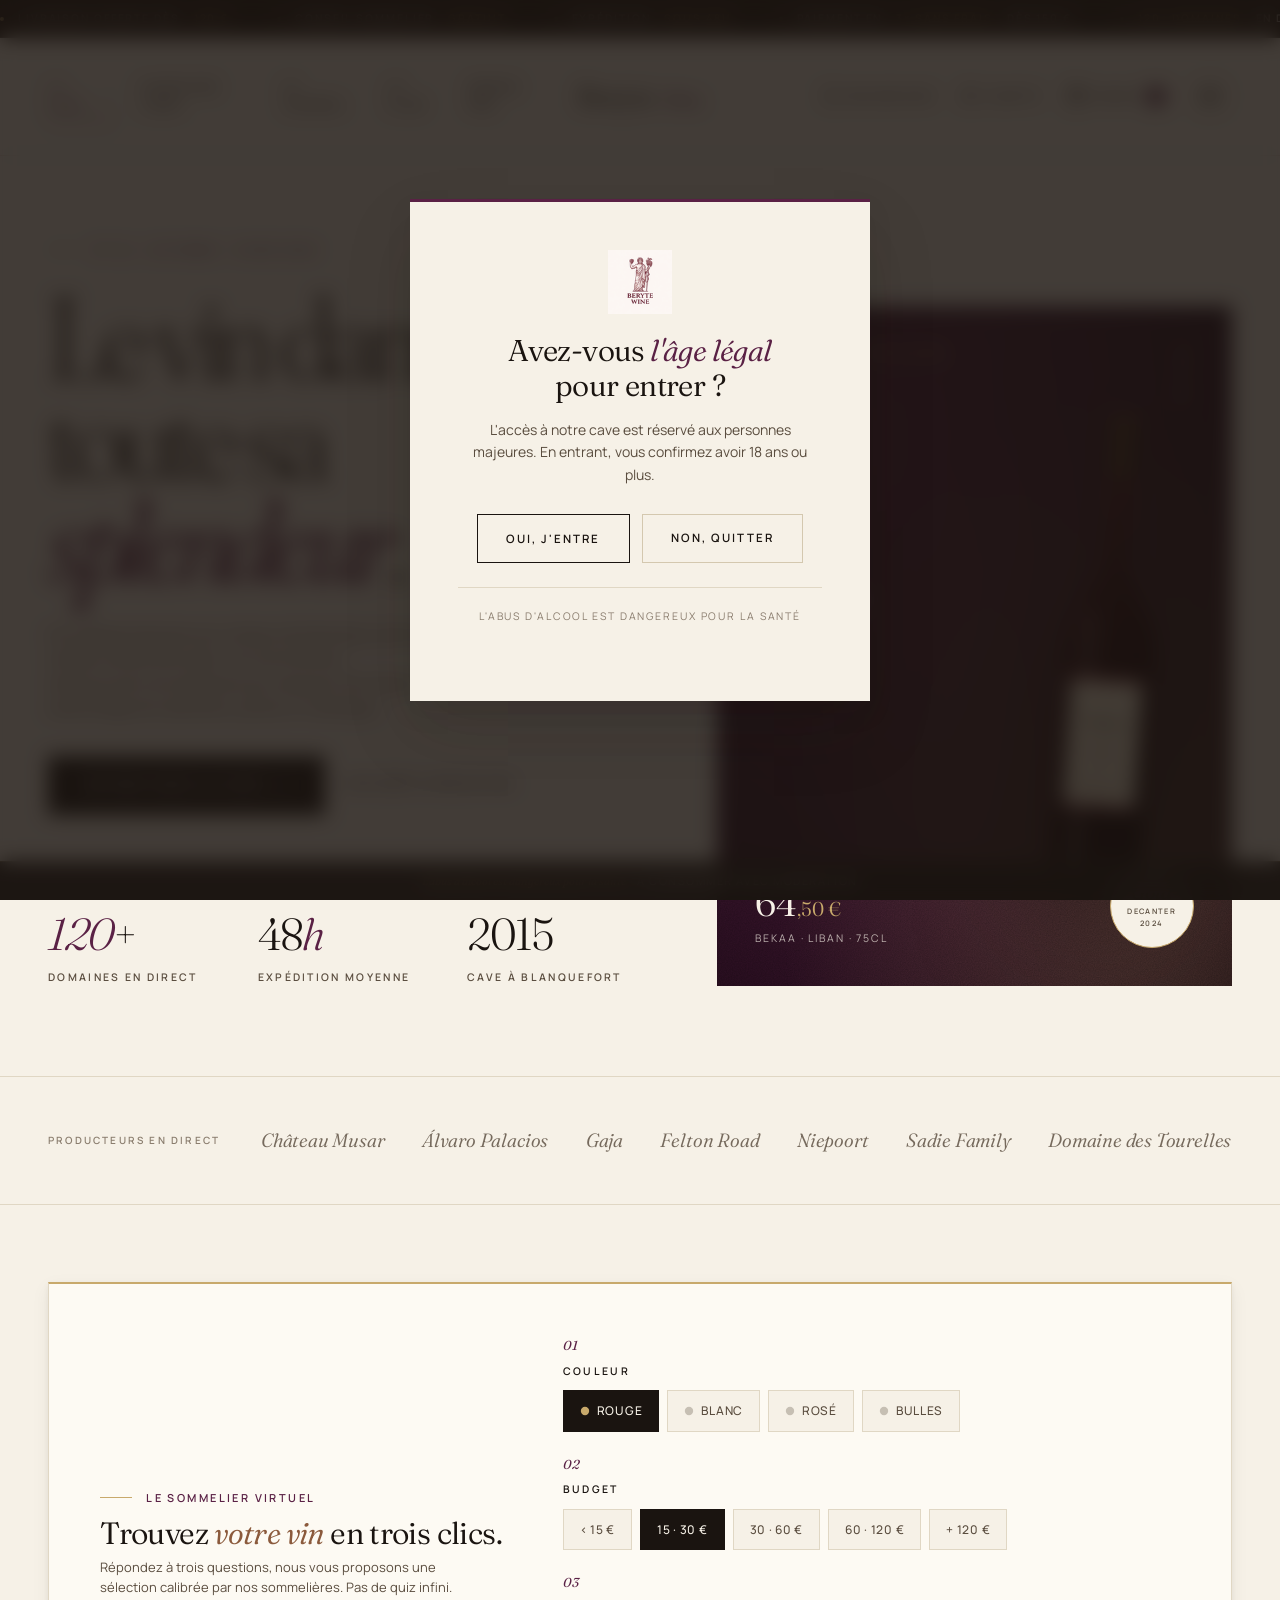
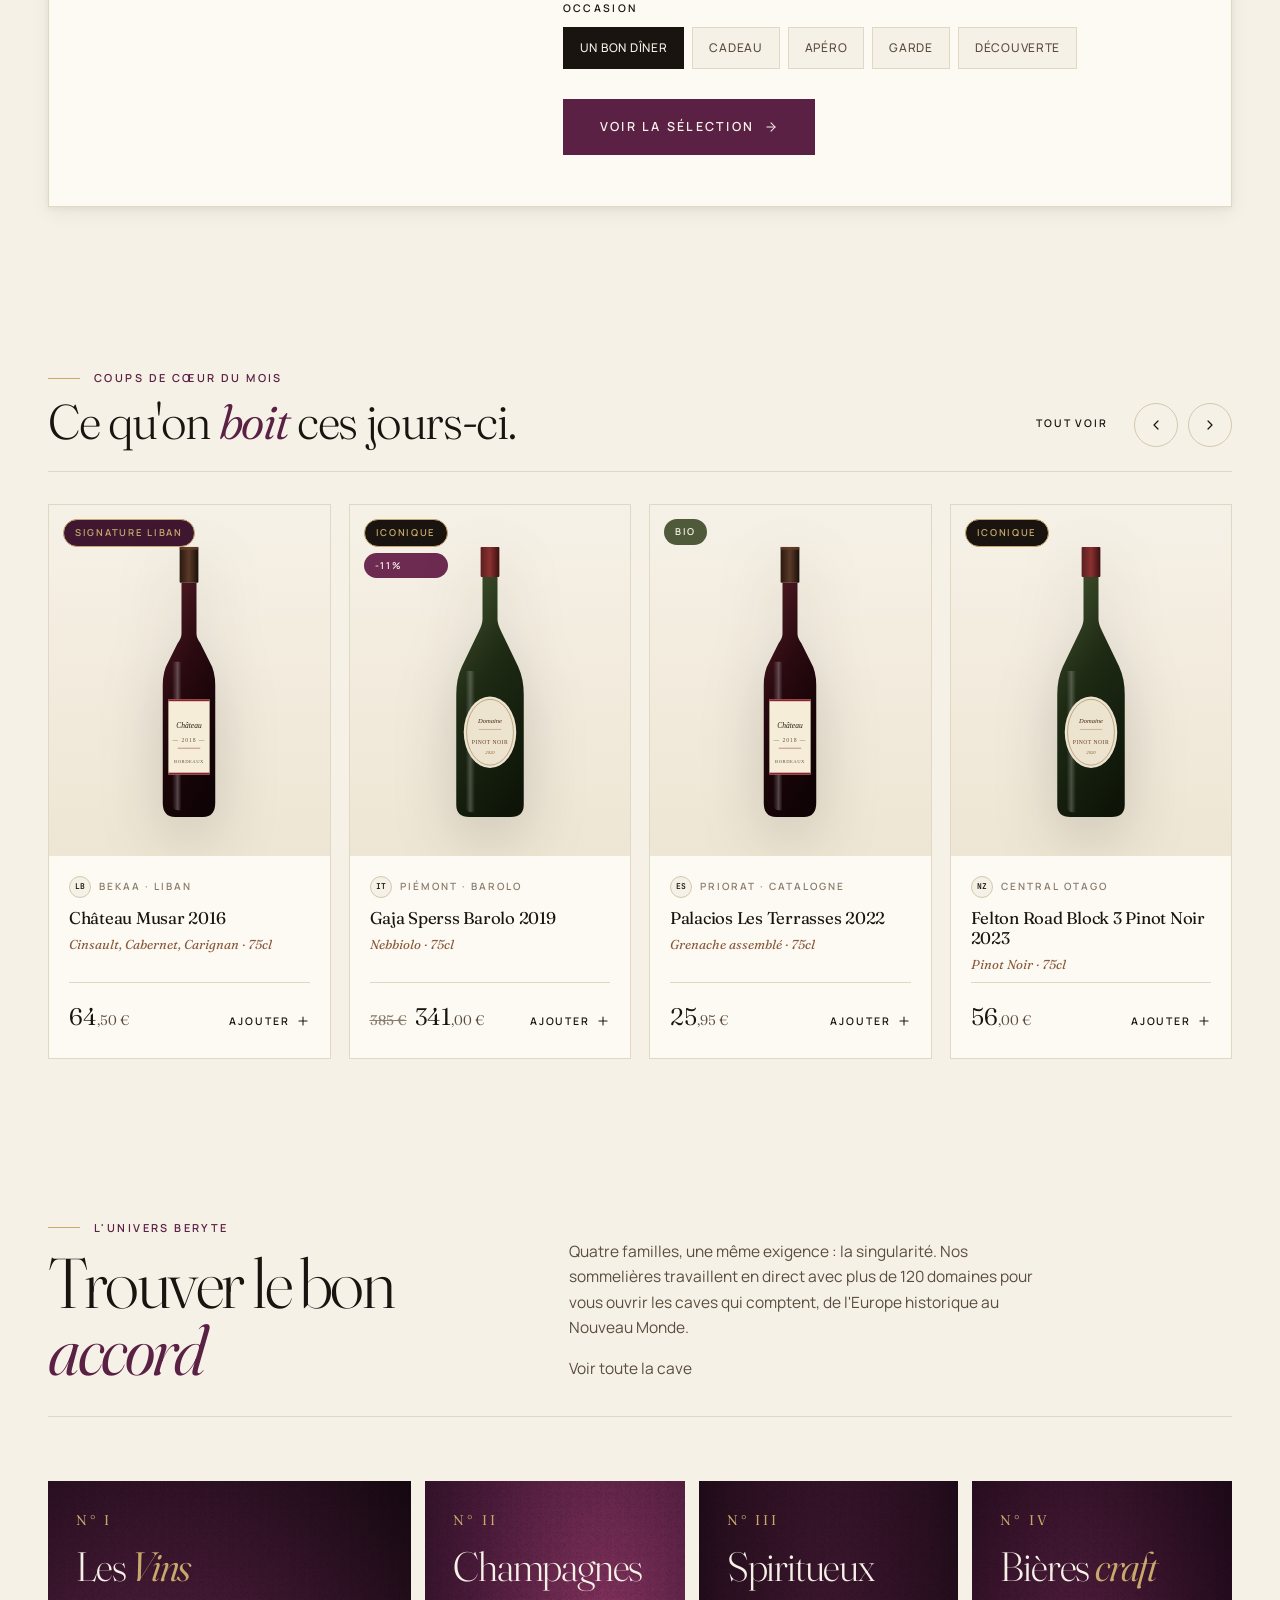
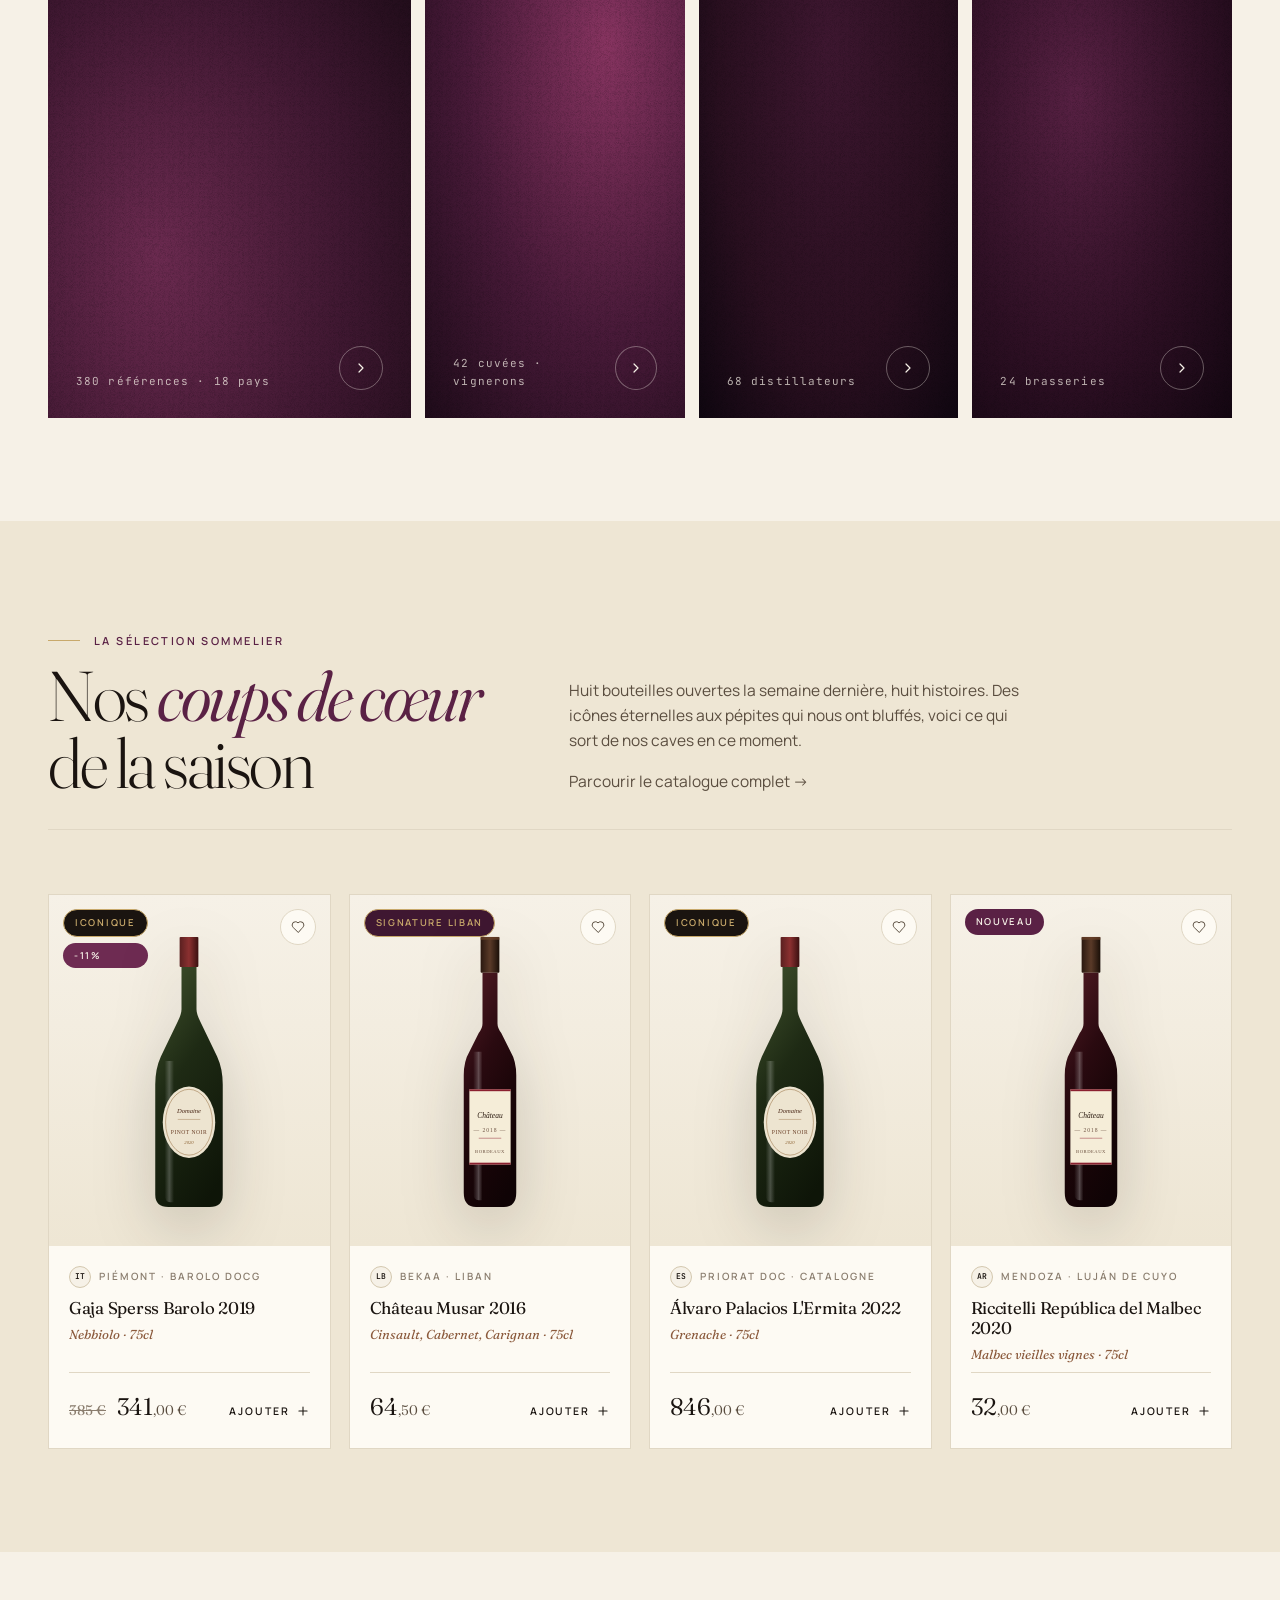
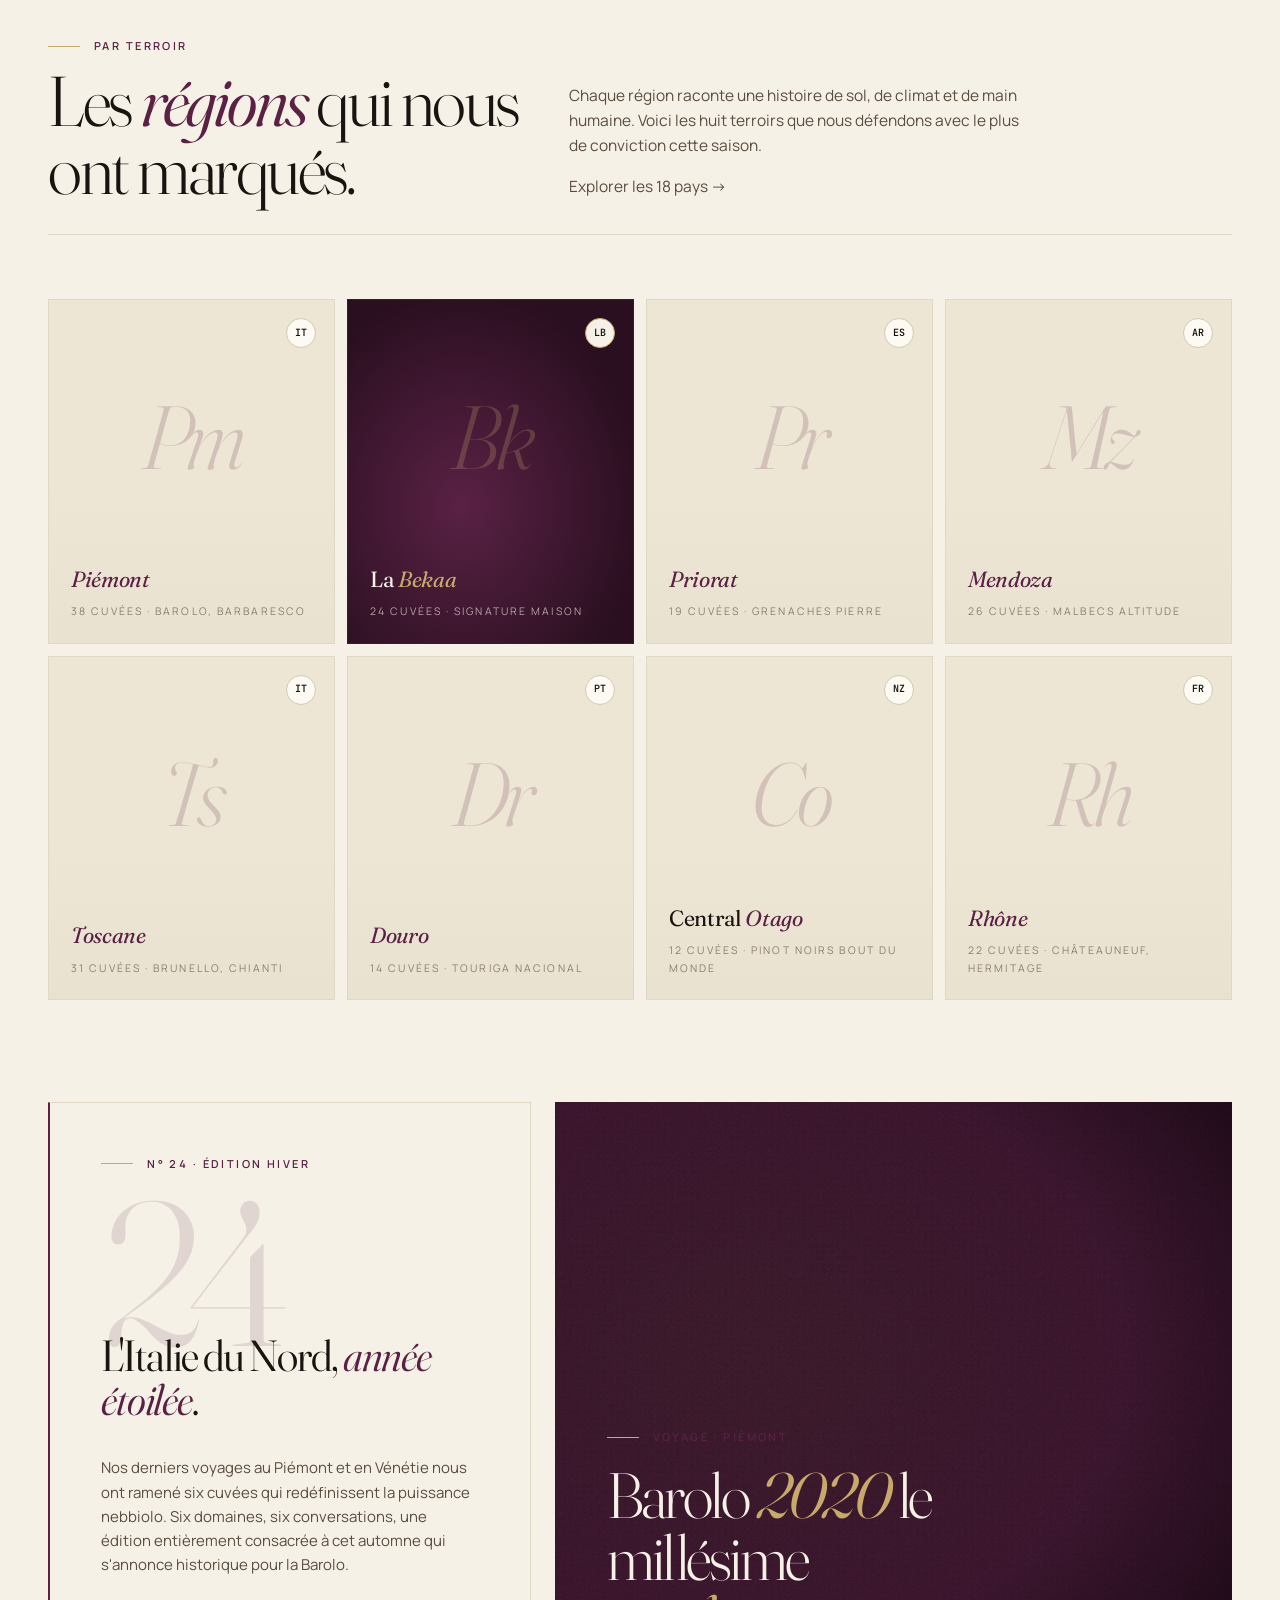
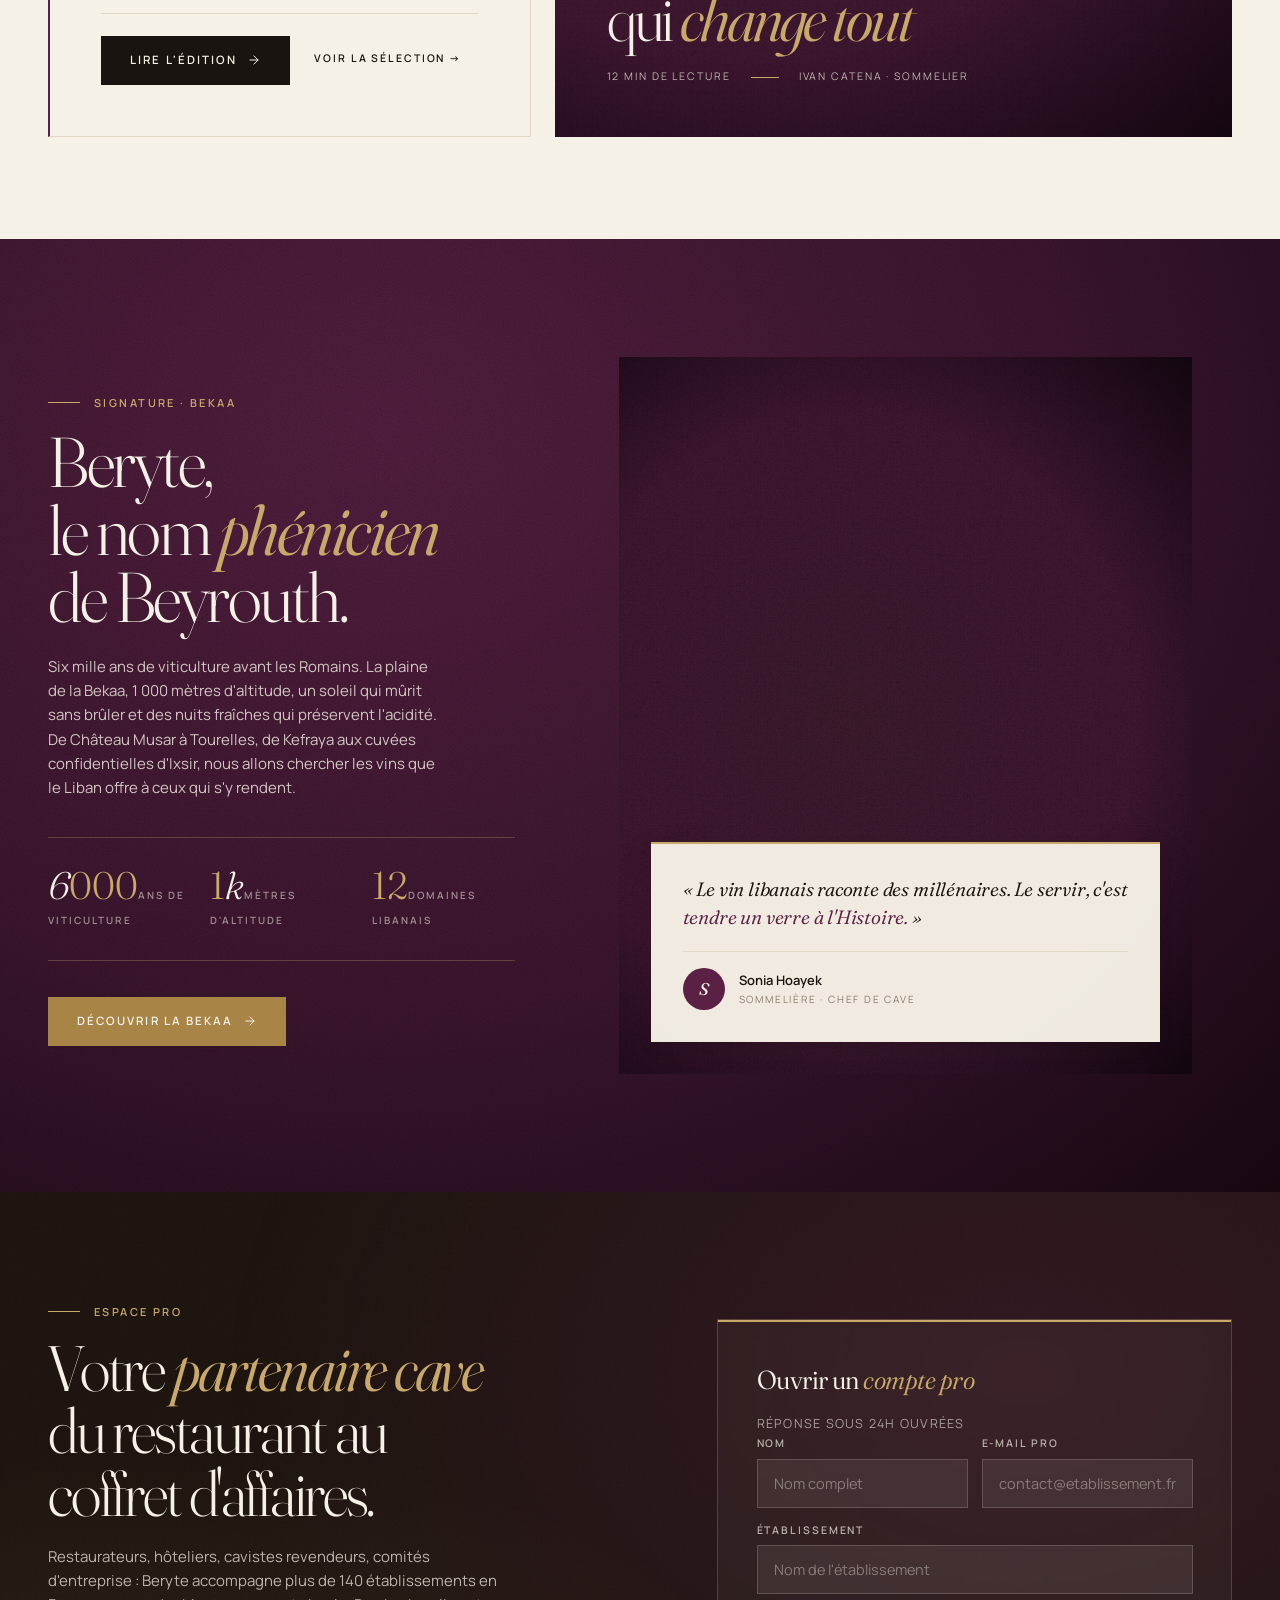
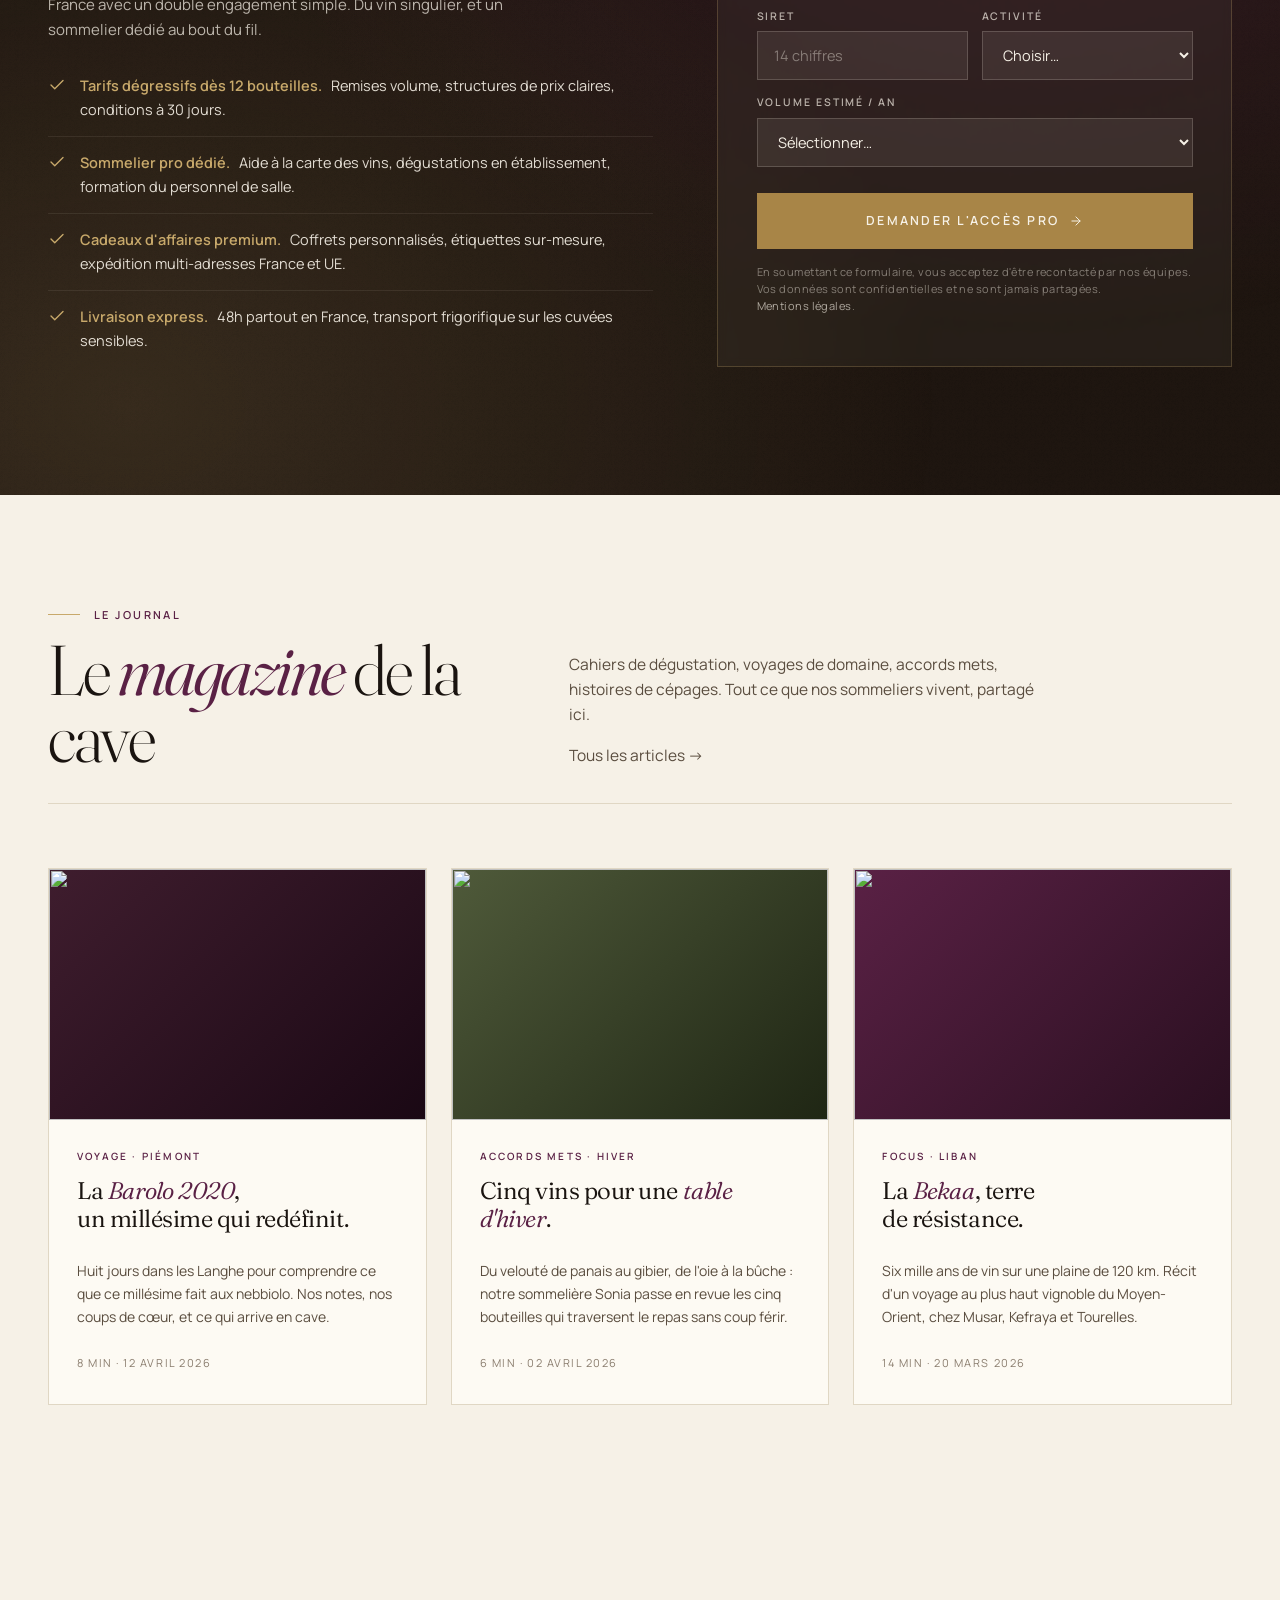
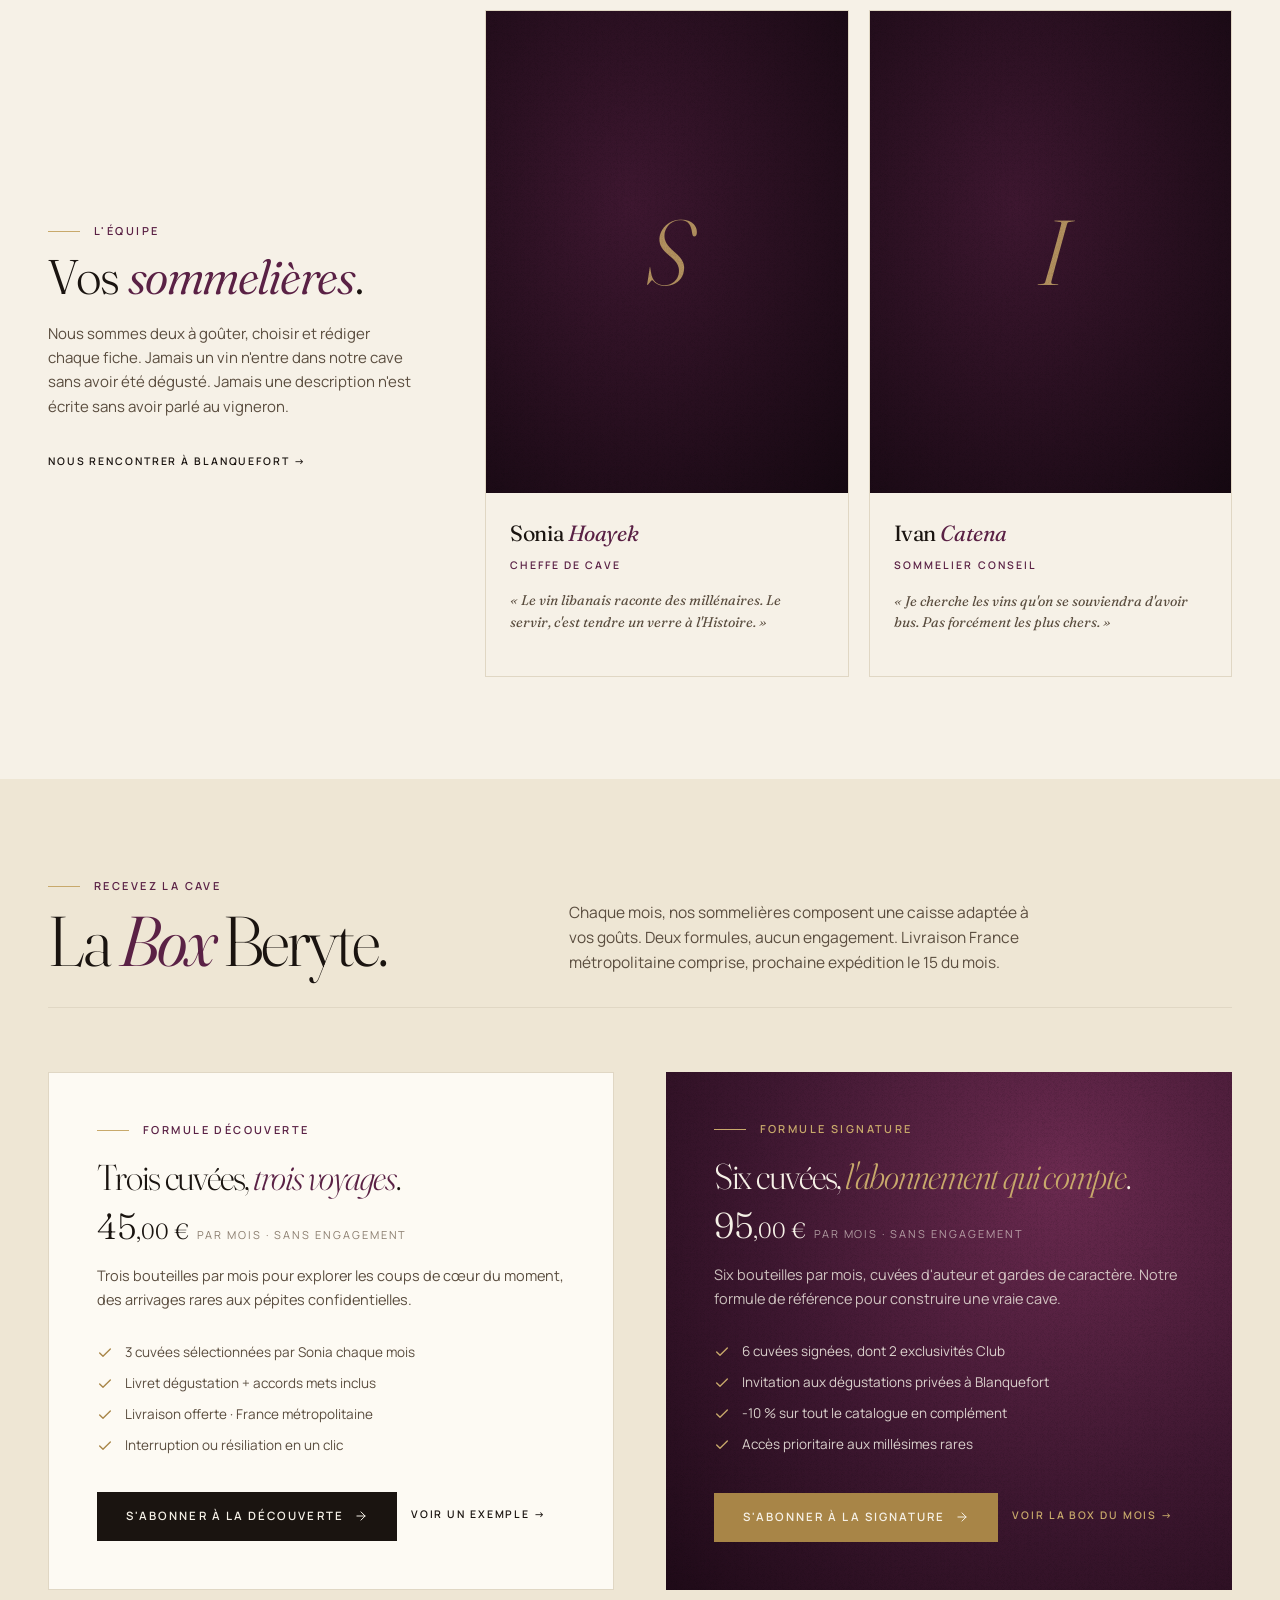
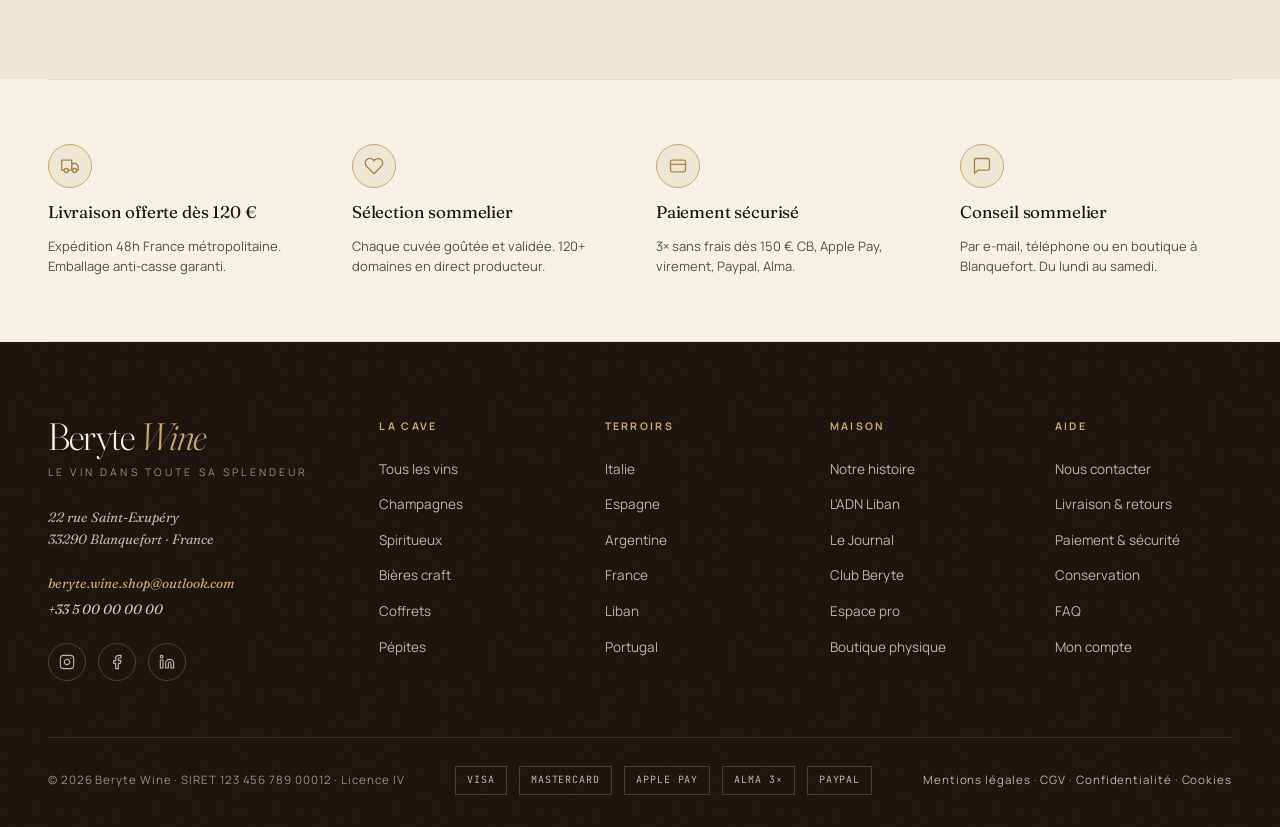
==== commit a10edabd: "Burger mobile bien visible + contact/journal cables + Safari webkit - Burger: border cercle + lines " ====
--- a/index.html
+++ b/index.html
@@ -456,15 +456,56 @@
   .b2b-form .row { grid-template-columns: 1fr; }
 }
 @media (max-width: 680px) {
-  .hero-stats { grid-template-columns: 1fr 1fr; }
+  .hero { padding: 32px 0 48px; }
+  .hero-copy h1 { font-size: clamp(42px, 11vw, 64px) !important; line-height: .92; }
+  .hero-copy .lead { font-size: 14.5px; max-width: none; }
+  .hero-visual { min-height: 380px; padding: 22px; }
+  .hero-visual .bottle-frame img { height: 240px; }
+  .hero-visual .feat-title h3 { font-size: 26px; }
+  .hero-visual .price-block .ptag { font-size: 32px; }
+  .hero-visual .medaille { width: 72px; height: 72px; }
+  .hero-stats { grid-template-columns: 1fr 1fr; gap: 16px; padding-top: 24px; }
+  .hero-stat .n { font-size: 28px; }
+  .hero-stat .l { font-size: 9.5px; letter-spacing: 0.18em; }
   .univers-grid { grid-template-columns: 1fr; }
-  .rail { grid-template-columns: 1fr 1fr; gap: 12px; }
+  .univers-card { min-height: 300px; padding: 22px; }
+  .univers-card h3 { font-size: 32px; }
+  .rail { grid-template-columns: 1fr 1fr; gap: 10px; }
   .liban-figures { grid-template-columns: 1fr; gap: 16px; }
-  .logos-band .inner { justify-content: center; text-align: center; }
-  .logos-band .names { justify-content: center; gap: 20px; }
-  .hero-actions { flex-direction: column; align-items: stretch; }
+  .logos-band { padding: 32px 0; }
+  .logos-band .inner { justify-content: center; text-align: center; flex-direction: column; gap: 18px; }
+  .logos-band .names { justify-content: center; gap: 14px 22px; }
+  .logos-band .names span { font-size: 14px; }
+  .hero-actions { flex-direction: column; align-items: stretch; gap: 14px; }
   .hero-actions .btn { width: 100%; }
   .hero-actions a.link-under { text-align: center; }
+  .ed-feat .left, .ed-feat .right { padding: 32px 24px; }
+  .ed-feat .left .issue-bg { font-size: 120px; margin-bottom: -28px; }
+  .ed-feat .right h2 { font-size: 40px; }
+  .liban-wrap .text h2 { font-size: clamp(30px, 8vw, 42px) !important; }
+  .liban-visual .quote-card { left: 18px; right: 18px; bottom: 18px; padding: 22px; }
+  .liban-visual .quote-card p { font-size: 15.5px; }
+  .b2b-grid h2 { font-size: clamp(30px, 8vw, 44px) !important; }
+  .b2b-form { padding: 24px 20px; }
+  .b2b-form h3 { font-size: 22px; }
+  .journal-rail { gap: 18px; }
+  .ed-card .body { padding: 22px 22px 24px; }
+  .ed-card h3 { font-size: 20px; }
+  .finder-card { padding: 28px 20px; }
+  .finder-step label { font-size: 9.5px; letter-spacing: 0.18em; }
+  .rail-head h2 { font-size: clamp(26px, 7vw, 36px) !important; }
+  .rail-nav .rail-btn { width: 38px; height: 38px; }
+  .region-card { aspect-ratio: 4/5; padding: 18px; }
+  .region-card .r-name { font-size: 18px; }
+  .region-card .r-count { font-size: 9.5px; letter-spacing: 0.16em; }
+  .region-card .r-flag { width: 26px; height: 26px; top: 14px; right: 14px; }
+  .region-card .r-glyph { font-size: 56px; }
+  .box-card { padding: 28px 22px; }
+  .box-card h3 { font-size: 24px; }
+  .box-card .price-n { font-size: 30px; }
+  .somm-card .portrait .initial { font-size: 72px; }
+  .somm-card .body { padding: 18px 18px 22px; }
+  .somm-card h4 { font-size: 19px; }
 }
 
 /* ========================================================
@@ -891,7 +932,7 @@
           </div>
         </li>
         <li class="menu-item"><a href="liban.html">Signature Liban</a></li>
-        <li class="menu-item"><a href="en-preparation.html">Le Journal</a></li>
+        <li class="menu-item"><a href="journal.html">Le Journal</a></li>
         <li class="menu-item"><a href="en-preparation.html">Le Club</a></li>
         <li class="menu-item"><a href="pro.html">Espace pro</a></li>
       </ul>
@@ -921,6 +962,31 @@
   </div>
 </header>
 
+<!-- TEMPLATE: template-parts/mobile-drawer.php -->
+<aside class="mobile-drawer" id="mobileDrawer" aria-hidden="true">
+  <div class="mobile-drawer-inner">
+    <span class="eyebrow">Navigation</span>
+    <ul class="menu">
+      <li><a href="nos-vins.html"><span class="num">I</span>La <em>Cave</em></a></li>
+      <li><a href="nos-vins.html?cat=champagnes"><span class="num">II</span>Champagnes</a></li>
+      <li><a href="nos-vins.html?cat=spiritueux"><span class="num">III</span>Spiritueux</a></li>
+      <li><a href="liban.html"><span class="num">IV</span>Signature <em>Liban</em></a></li>
+      <li><a href="journal.html"><span class="num">V</span>Le Journal</a></li>
+      <li><a href="en-preparation.html"><span class="num">VI</span>Le <em>Club</em></a></li>
+      <li><a href="pro.html"><span class="num">VII</span>Espace pro</a></li>
+      <li><a href="contact.html"><span class="num">VIII</span>Nous contacter</a></li>
+    </ul>
+    <div class="drawer-foot">
+      <div class="util-row">
+        <a href="#"><svg viewBox="0 0 24 24" fill="none" stroke="currentColor" stroke-width="1.7" stroke-linecap="round" stroke-linejoin="round"><circle cx="11" cy="11" r="7"/><path d="m21 21-4.3-4.3"/></svg>Rechercher</a>
+        <a href="en-preparation.html"><svg viewBox="0 0 24 24" fill="none" stroke="currentColor" stroke-width="1.7" stroke-linecap="round" stroke-linejoin="round"><path d="M20 21v-2a4 4 0 0 0-4-4H8a4 4 0 0 0-4 4v2"/><circle cx="12" cy="7" r="4"/></svg>Compte</a>
+      </div>
+      <div>22 rue Saint-Exupéry · 33290 Blanquefort</div>
+      <div><a href="tel:+33000000000">+33 5 00 00 00 00</a> · <a href="mailto:beryte.wine.shop@outlook.com">beryte.wine.shop@outlook.com</a></div>
+    </div>
+  </div>
+</aside>
+
 <main id="main" role="main">
 
   <!-- ================================================================
@@ -1904,7 +1970,7 @@
         <ul>
           <li><a href="en-preparation.html">Notre histoire</a></li>
           <li><a href="liban.html">L'ADN Liban</a></li>
-          <li><a href="en-preparation.html">Le Journal</a></li>
+          <li><a href="journal.html">Le Journal</a></li>
           <li><a href="en-preparation.html">Club Beryte</a></li>
           <li><a href="pro.html">Espace pro</a></li>
           <li><a href="en-preparation.html">Boutique physique</a></li>
@@ -1914,7 +1980,7 @@
       <div class="widget-area" id="footer-widget-4">
         <h5>Aide</h5>
         <ul>
-          <li><a href="en-preparation.html">Nous contacter</a></li>
+          <li><a href="contact.html">Nous contacter</a></li>
           <li><a href="#">Livraison & retours</a></li>
           <li><a href="#">Paiement & sécurité</a></li>
           <li><a href="#">Conservation</a></li>
@@ -2019,6 +2085,19 @@
   if (prev) prev.addEventListener('click', function(){ rail.scrollBy({ left: -step(), behavior: 'smooth' }); });
   if (next) next.addEventListener('click', function(){ rail.scrollBy({ left:  step(), behavior: 'smooth' }); });
 })();
+
+/* Mobile drawer toggle */
+(function(){
+  var burger = document.querySelector('.burger');
+  var drawer = document.getElementById('mobileDrawer');
+  if (!burger || !drawer) return;
+  function close(){ drawer.classList.remove('is-open'); drawer.setAttribute('aria-hidden','true'); burger.classList.remove('is-open'); burger.setAttribute('aria-expanded','false'); document.body.classList.remove('no-scroll'); }
+  function open(){ drawer.classList.add('is-open'); drawer.setAttribute('aria-hidden','false'); burger.classList.add('is-open'); burger.setAttribute('aria-expanded','true'); document.body.classList.add('no-scroll'); }
+  burger.addEventListener('click', function(){ burger.classList.contains('is-open') ? close() : open(); });
+  drawer.querySelectorAll('a').forEach(function(a){ a.addEventListener('click', close); });
+  document.addEventListener('keydown', function(e){ if (e.key === 'Escape') close(); });
+})();
+
 </script>
 
 </body>
--- a/shared.css
+++ b/shared.css
@@ -488,6 +488,7 @@
   top: 0;
   z-index: 50;
   background: rgba(246,241,231,.96);
+  -webkit-backdrop-filter: blur(12px);
   backdrop-filter: blur(12px);
   -webkit-backdrop-filter: blur(12px);
   border-bottom: 1px solid var(--c-border);
@@ -717,23 +718,132 @@
   width: 44px; height: 44px;
   align-items: center;
   justify-content: center;
-}
+  background: transparent;
+  border: 1px solid var(--c-border-2);
+  border-radius: 50%;
+  cursor: pointer;
+  position: relative;
+  z-index: 2;
+  transition: all var(--t-fast) var(--ease);
+}
+.burger:hover { background: var(--c-ink); border-color: var(--c-ink); }
+.burger:hover span,
+.burger:hover span::before,
+.burger:hover span::after { background: var(--c-cream); }
 .burger span {
   display: block;
-  width: 22px; height: 1.5px;
+  width: 20px; height: 2px;
   background: var(--c-ink);
   position: relative;
+  transition: background var(--t-fast) var(--ease);
+  border-radius: 2px;
 }
 .burger span::before,
 .burger span::after {
   content: "";
   position: absolute;
   left: 0;
-  width: 22px; height: 1.5px;
+  width: 20px; height: 2px;
   background: var(--c-ink);
-}
-.burger span::before { top: -7px; }
-.burger span::after { top: 7px; }
+  border-radius: 2px;
+  transition: transform var(--t-med) var(--ease), top var(--t-med) var(--ease), background var(--t-fast) var(--ease);
+}
+.burger span::before { top: -6px; }
+.burger span::after { top: 6px; }
+.burger.is-open { background: var(--c-purple); border-color: var(--c-purple); }
+.burger.is-open span { background: transparent; }
+.burger.is-open span::before,
+.burger.is-open span::after { background: var(--c-cream); }
+.burger.is-open span::before { top: 0; transform: rotate(45deg); }
+.burger.is-open span::after  { top: 0; transform: rotate(-45deg); }
+
+/* ==============================================================
+   MOBILE DRAWER (appears < 1024px)
+   ============================================================== */
+.mobile-drawer {
+  position: fixed;
+  top: 0; left: 0; right: 0; bottom: 0;
+  background: var(--c-cream);
+  z-index: 45;
+  display: flex;
+  flex-direction: column;
+  transform: translateY(-100%);
+  transition: transform var(--t-slow) var(--ease);
+  overflow-y: auto;
+  padding: 88px clamp(24px, 6vw, 48px) 48px;
+  visibility: hidden;
+}
+.mobile-drawer.is-open { transform: translateY(0); visibility: visible; }
+.mobile-drawer-inner { max-width: 520px; margin: 0 auto; width: 100%; }
+.mobile-drawer .eyebrow { margin-bottom: 24px; }
+.mobile-drawer ul.menu {
+  list-style: none;
+  padding: 0;
+  margin: 0 0 32px;
+  display: flex;
+  flex-direction: column;
+  border-top: 1px solid var(--c-border);
+}
+.mobile-drawer ul.menu li { border-bottom: 1px solid var(--c-border); }
+.mobile-drawer ul.menu li .num {
+  font-family: var(--ff-display);
+  font-style: italic;
+  font-size: 13px;
+  color: var(--c-purple);
+  font-variant-numeric: oldstyle-nums;
+  letter-spacing: 0.04em;
+}
+.mobile-drawer ul.menu a {
+  display: flex;
+  align-items: baseline;
+  gap: 18px;
+  padding: 20px 0;
+  font-family: var(--ff-display);
+  font-size: 28px;
+  font-weight: 350;
+  color: var(--c-ink);
+  line-height: 1.1;
+  letter-spacing: -0.02em;
+  font-variation-settings: 'opsz' 72;
+  transition: padding-left var(--t-fast) var(--ease), color var(--t-fast) var(--ease);
+}
+.mobile-drawer ul.menu a em { color: var(--c-purple); font-style: italic; }
+.mobile-drawer ul.menu a:hover { color: var(--c-purple); padding-left: 8px; }
+.mobile-drawer .drawer-foot {
+  margin-top: 24px;
+  padding-top: 28px;
+  border-top: 1px solid var(--c-border);
+  display: flex;
+  flex-direction: column;
+  gap: 14px;
+  color: var(--c-ink-2);
+  font-size: 13.5px;
+}
+.mobile-drawer .drawer-foot a {
+  color: var(--c-ink);
+  text-decoration: none;
+  padding: 4px 0;
+}
+.mobile-drawer .drawer-foot a:hover { color: var(--c-purple); }
+.mobile-drawer .drawer-foot .util-row {
+  display: flex;
+  gap: 20px;
+  padding-bottom: 14px;
+  margin-bottom: 4px;
+  border-bottom: 1px solid var(--c-border);
+}
+.mobile-drawer .drawer-foot .util-row a {
+  display: inline-flex;
+  align-items: center;
+  gap: 8px;
+  font-size: 11px;
+  font-weight: var(--fw-semi);
+  letter-spacing: 0.18em;
+  text-transform: uppercase;
+  font-feature-settings: 'smcp';
+}
+.mobile-drawer .drawer-foot .util-row svg { width: 16px; height: 16px; }
+body.no-scroll { overflow: hidden; }
 
 /* ==============================================================
    PRODUCT CARD
@@ -990,6 +1100,7 @@
   position: fixed;
   left: 0; right: 0; bottom: 0;
   background: rgba(26,20,16,.93);
+  -webkit-backdrop-filter: blur(8px);
   backdrop-filter: blur(8px);
   color: var(--c-cream);
   font-size: 11px;
@@ -1010,6 +1121,7 @@
   position: fixed;
   inset: 0;
   background: rgba(26,20,16,.82);
+  -webkit-backdrop-filter: blur(10px);
   backdrop-filter: blur(10px);
   z-index: 100;
   display: flex;
@@ -1049,28 +1161,48 @@
    RESPONSIVE
    ============================================================== */
 @media (max-width: 1024px) {
-  .site-header .inner { grid-template-columns: auto 1fr auto; }
+  .site-header .inner { grid-template-columns: auto 1fr auto; gap: 16px; }
   .site-header .nav-main { display: none; }
   .burger { display: inline-flex; }
   .logo { justify-self: start; }
+  .mega { display: none !important; }
   .trust { grid-template-columns: repeat(2, 1fr); gap: 24px; }
+  .section { padding: clamp(48px, 7vw, 80px) 0; }
   .section-head { grid-template-columns: 1fr; gap: 20px; padding-bottom: 24px; }
   .site-footer .inner { grid-template-columns: 1fr 1fr 1fr; gap: 32px; }
   .site-footer .brand-col { grid-column: 1 / -1; }
 }
 
 @media (max-width: 680px) {
-  body { font-size: 15px; }
+  body { font-size: 14.5px; line-height: 1.6; }
+  .container { padding-inline: 20px; }
+  .ticker-track { font-size: 9.5px; gap: 28px; padding: 9px 0; letter-spacing: 0.16em; }
   .site-header .inner { padding: 14px 20px; }
   .logo .beryte { font-size: 24px; }
   .logo .wine { font-size: 15px; }
   .util-nav { gap: 10px; }
   .util-nav button span, .util-nav a span { display: none; }
-  .trust { grid-template-columns: 1fr 1fr; gap: 20px; }
-  .site-footer .inner { grid-template-columns: 1fr 1fr; }
+  .util-nav button, .util-nav a { padding: 6px 3px; }
+  .util-nav svg { width: 20px; height: 20px; }
+  .trust { grid-template-columns: 1fr 1fr; gap: 18px; }
+  .trust-item h4 { font-size: 15.5px; }
+  .trust-item p { font-size: 12px; }
+  .site-footer .inner { grid-template-columns: 1fr 1fr; gap: 24px; }
   .site-footer .brand-col { grid-column: 1 / -1; }
+  .site-footer .bottom { flex-direction: column; align-items: flex-start; gap: 12px; font-size: 10.5px; }
   .section-head { margin-bottom: 32px; }
-  .btn { padding: 13px 22px; font-size: 11px; }
+  .section-head h2 { font-size: clamp(28px, 8vw, 40px) !important; }
+  .btn { padding: 13px 20px; font-size: 10.5px; min-height: 46px; }
+  .btn--lg { padding: 16px 24px; font-size: 11.5px; min-height: 52px; }
+  .eyebrow { font-size: 10px; letter-spacing: 0.2em; gap: 10px; }
+  .eyebrow::before { width: 22px; }
+  .mobile-drawer ul.menu a { font-size: 24px; padding: 16px 0; }
+  .evin { font-size: 9.5px; letter-spacing: 0.12em; padding: 9px 16px calc(9px + env(safe-area-inset-bottom)); }
+  .pcard .media { aspect-ratio: 3/4; }
+  .pcard h3 { font-size: 15.5px; }
+  .pcard .price { font-size: 19px; }
+  .pcard .body { padding: 14px 14px 16px; }
+  .pcard .atc { font-size: 9.5px; }
 }
 
 /* ==============================================================
